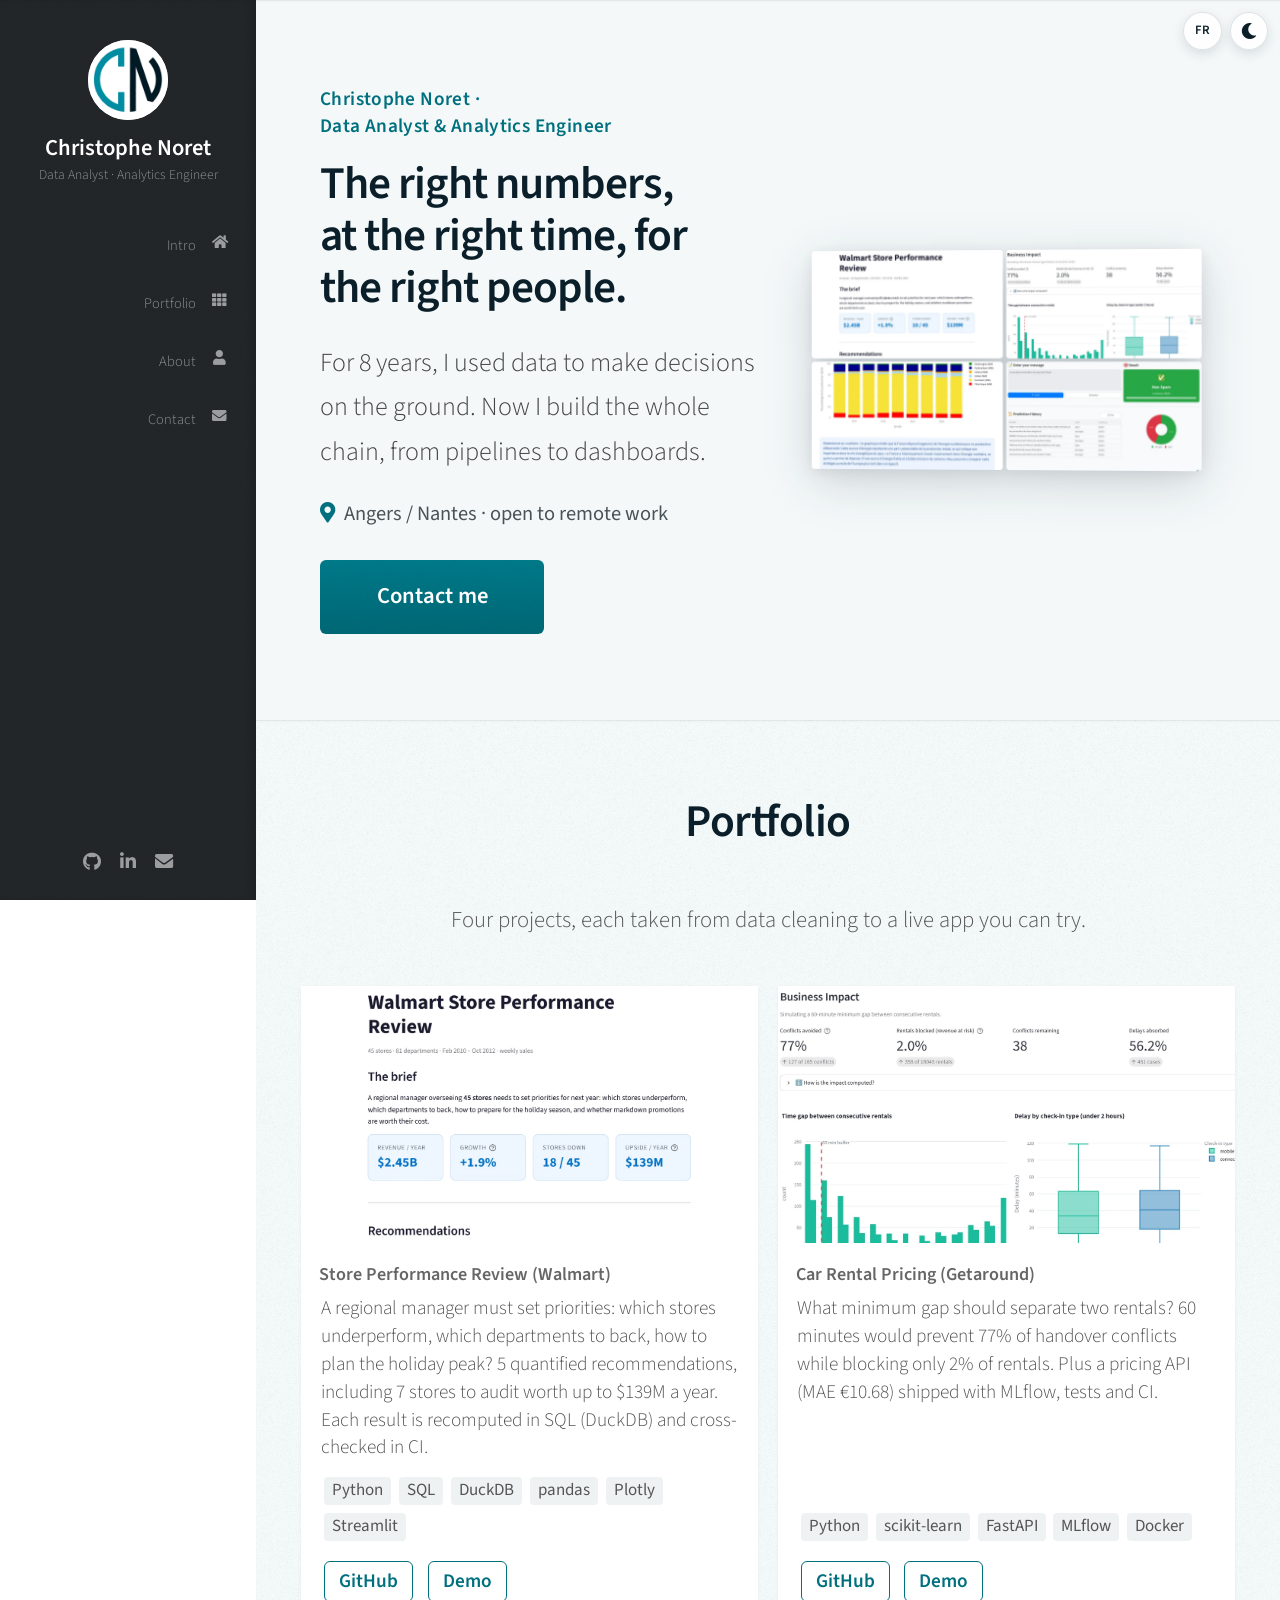
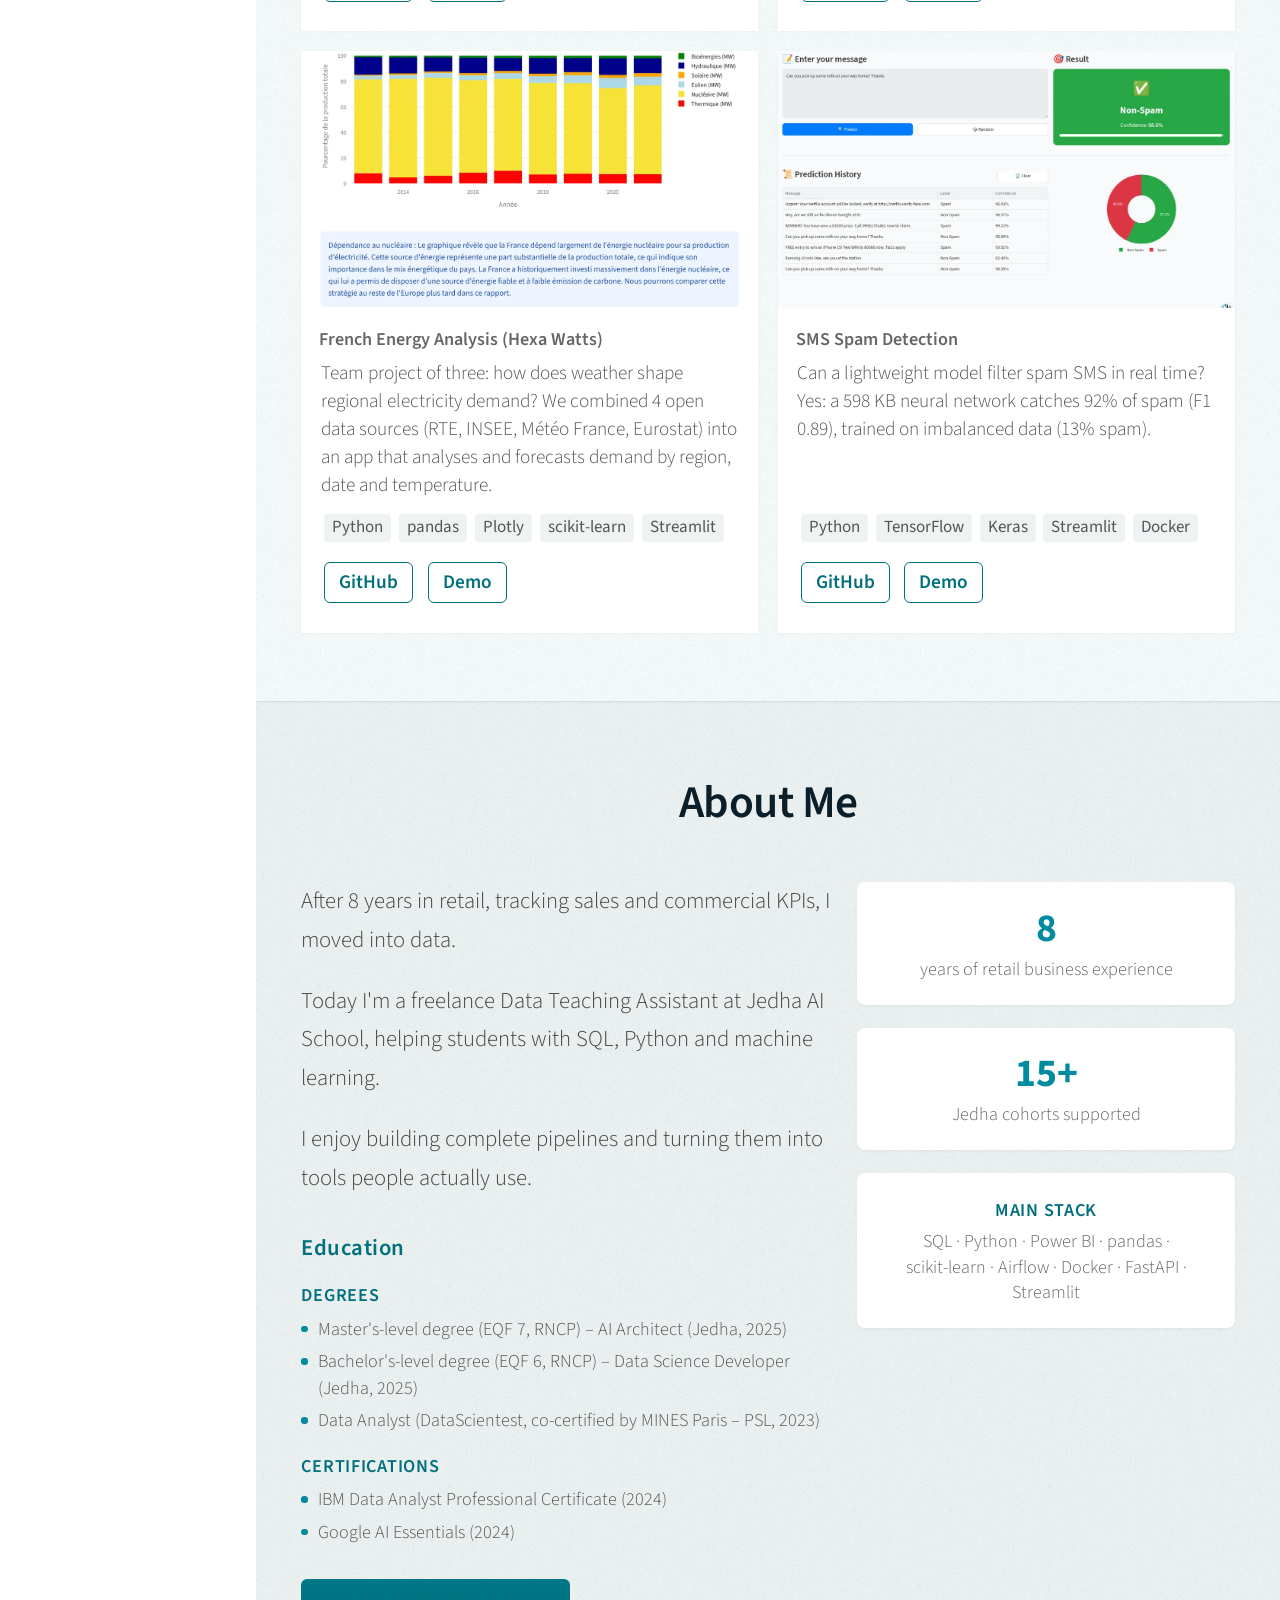
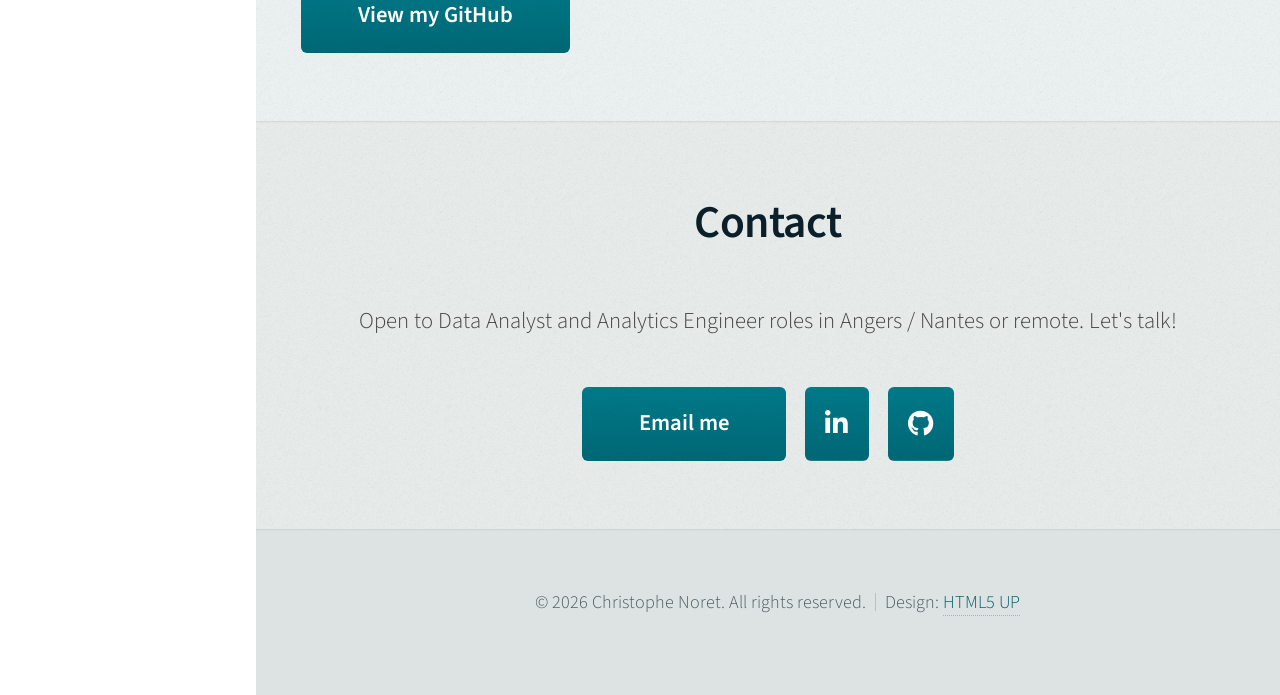
==== index.html @ 9ea6f4ff "Reflect latest project updates - Retail: add SQL and DuckDB; mention SQL recomputation cross-checked" ====
<!DOCTYPE HTML>
<!--
	Prologue by HTML5 UP
	html5up.net | @ajlkn
	Free for personal and commercial use under the CCA 3.0 license (html5up.net/license)
-->
<html lang="en">
	<head>
		<title>Christophe Noret | Data Analyst · Analytics Engineer</title>
		<meta charset="utf-8" />
		<meta name="viewport" content="width=device-width, initial-scale=1" />
		<meta name="description" data-i18n-content="meta.description" content="Christophe Noret, Data Analyst and Analytics Engineer based in Angers / Nantes, France. End-to-end data projects: KPIs, forecasting, dashboards." />
		<!-- Open Graph / social previews -->
		<meta property="og:type" content="website" />
		<meta property="og:url" content="https://cnoret.github.io/" />
		<meta property="og:title" content="Christophe Noret | Data Analyst · Analytics Engineer" />
		<meta property="og:description" content="End-to-end data projects: KPIs, forecasting, models and interactive dashboards. Based in Angers / Nantes, open to remote." />
		<meta property="og:image" content="https://cnoret.github.io/images/og-card.jpg?v=4" />
		<meta property="og:image:width" content="1200" />
		<meta property="og:image:height" content="630" />
		<meta property="og:image:alt" content="Christophe Noret, Data Analyst and Analytics Engineer, with four project dashboards" />
		<meta name="twitter:card" content="summary_large_image" />
		<meta name="twitter:image" content="https://cnoret.github.io/images/og-card.jpg?v=4" />
		<link rel="canonical" href="https://cnoret.github.io/" />
		<script type="application/ld+json">
		{
			"@context": "https://schema.org",
			"@type": "Person",
			"name": "Christophe Noret",
			"jobTitle": "Data Analyst · Analytics Engineer",
			"url": "https://cnoret.github.io/",
			"image": "https://cnoret.github.io/images/avatar.png",
			"address": { "@type": "PostalAddress", "addressLocality": "Angers", "addressCountry": "FR" },
			"sameAs": [
				"https://github.com/cnoret",
				"https://www.linkedin.com/in/christophenoret"
			]
		}
		</script>
		<link rel="icon" type="image/png" href="images/favicon.png" />
		<meta name="color-scheme" content="light dark" />
		<!-- The site has its own dark theme: tell Dark Reader not to generate one -->
		<meta name="darkreader-lock" />
		<script>
			(function() {
				var theme;
				try { theme = localStorage.getItem('theme'); } catch (e) {}
				if (theme !== 'light' && theme !== 'dark')
					theme = window.matchMedia && window.matchMedia('(prefers-color-scheme: dark)').matches ? 'dark' : 'light';
				document.documentElement.setAttribute('data-theme', theme);

				var lang;
				try { lang = localStorage.getItem('lang'); } catch (e) {}
				if (lang !== 'en' && lang !== 'fr') {
					var langs = navigator.languages || [navigator.language || 'en'];
					lang = String(langs[0] || 'en').toLowerCase().indexOf('fr') === 0 ? 'fr' : 'en';
				}
				document.documentElement.setAttribute('lang', lang);
			})();
		</script>
		<link rel="stylesheet" href="assets/css/main.css?v=11" />
	</head>
	<body class="is-preload">

		<!-- Theme toggle -->
			<button type="button" id="lang-toggle" class="theme-toggle lang-toggle" aria-label="Voir le site en français" title="Voir le site en français"><span class="lang-label" lang="fr">FR</span></button>
			<button type="button" id="theme-toggle" class="theme-toggle" aria-label="Switch to dark mode" title="Switch to dark mode"><span class="icon solid fa-moon" aria-hidden="true"></span></button>

		<!-- Header -->
			<div id="header">

				<div class="top">

					<!-- Logo -->
						<div id="logo">
							<span class="image avatar48"><img src="images/avatar.png" alt="Christophe Noret" /></span>
							<h1 id="title">Christophe Noret</h1>
							<p>Data Analyst · Analytics Engineer</p>
						</div>

					<!-- Nav -->
						<nav id="nav">
							<ul>
								<li><a href="#top" id="top-link"><span class="icon solid fa-home" data-i18n="nav.intro">Intro</span></a></li>
								<li><a href="#portfolio" id="portfolio-link"><span class="icon solid fa-th">Portfolio</span></a></li>
								<li><a href="#about" id="about-link"><span class="icon solid fa-user" data-i18n="nav.about">About</span></a></li>
								<li><a href="#contact" id="contact-link"><span class="icon solid fa-envelope">Contact</span></a></li>
							</ul>
						</nav>

				</div>

				<div class="bottom">

					<!-- Social Icons -->
						<ul class="icons">
							<li><a href="https://github.com/cnoret" class="icon brands fa-github" target="_blank" rel="noopener noreferrer"><span class="label">GitHub</span></a></li>
							<li><a href="https://www.linkedin.com/in/christophenoret" class="icon brands fa-linkedin-in" target="_blank" rel="noopener noreferrer"><span class="label">LinkedIn</span></a></li>
							<li><a href="mailto:hello@christophenoret.com" class="icon solid fa-envelope"><span class="label" data-i18n="social.email">Email</span></a></li>
						</ul>

				</div>

			</div>

		<!-- Main -->
			<div id="main">

				<!-- Intro -->
					<section id="top" class="one">
						<div class="container">
							<div class="row hero-row">
								<div class="col-12-mobile hero-copy-col">
									<div class="hero-copy">
										<p class="hero-eyebrow"><span class="nowrap">Christophe Noret</span> · <span class="nowrap">Data Analyst &amp; Analytics Engineer</span></p>
										<h2 data-i18n="hero.title">The right numbers, at the right time, for the right people.</h2>
										<p data-i18n="hero.text">For 8 years, I used data to make decisions on the ground. Now I build the whole chain, from pipelines to dashboards.</p>
										<p class="hero-meta"><span class="icon solid fa-map-marker-alt" aria-hidden="true"></span> <span data-i18n="hero.location">Angers / Nantes · open to remote work</span></p>
										<a href="mailto:hello@christophenoret.com" class="button" data-i18n="hero.cta">Contact me</a>
									</div>
								</div>
								<div class="col-12-mobile hero-visual-col">
									<div class="hero-visual">
										<img class="hero-quad" data-i18n-alt="hero.alt" src="images/hero-dashboards.webp?v=4" alt="Four project dashboards: retail sales, car rental pricing, French energy consumption and SMS spam detection" width="1600" height="900" />
									</div>
								</div>
							</div>
						</div>
					</section>

				<!-- Portfolio -->
					<section id="portfolio" class="two">
						<div class="container">

							<header>
								<h2>Portfolio</h2>
							</header>

							<p data-i18n="portfolio.intro">Four projects, each taken from data cleaning to a live app you can try.</p>

							<div class="row">
								<div class="col-6 col-12-mobile">
									<article class="item">
										<a href="https://retail-data-analysis.streamlit.app/" class="image fit" target="_blank" rel="noopener noreferrer"><img data-i18n-alt="p1.alt" src="images/projects/retail.webp?v=2" width="1200" height="675" loading="lazy" decoding="async" alt="Store Performance Review (Walmart)" /></a>
										<header>
											<h3 data-i18n="p1.title">Store Performance Review (Walmart)</h3>
										</header>
										<p class="item-desc" data-i18n="p1.desc">A regional manager must set priorities: which stores underperform, which departments to back, how to plan the holiday peak? 5 quantified recommendations, including 7 stores to audit worth up to $139M a year. Each result is recomputed in SQL (DuckDB) and cross-checked in CI.</p>
										<p class="item-tags">
											<span>Python</span>
											<span>SQL</span>
											<span>DuckDB</span>
											<span>pandas</span>
											<span>Plotly</span>
											<span>Streamlit</span>
										</p>
										<p class="item-links">
											<a href="https://github.com/cnoret/retail-data-analysis" target="_blank" rel="noopener">GitHub</a>
											<a href="https://retail-data-analysis.streamlit.app/" target="_blank" rel="noopener noreferrer" data-i18n="link.demo">Demo</a>
										</p>
									</article>
								</div>
								<div class="col-6 col-12-mobile">
									<article class="item">
										<a href="https://cnoret-getaround-dashboard.hf.space/" class="image fit" target="_blank" rel="noopener noreferrer"><img data-i18n-alt="p2.alt" src="images/projects/getaround.webp?v=2" width="1200" height="675" loading="lazy" decoding="async" alt="Car Rental Pricing (Getaround)" /></a>
										<header>
											<h3 data-i18n="p2.title">Car Rental Pricing (Getaround)</h3>
										</header>
										<p class="item-desc" data-i18n="p2.desc">What minimum gap should separate two rentals? 60 minutes would prevent 77% of handover conflicts while blocking only 2% of rentals. Plus a pricing API (MAE €10.68) shipped with MLflow, tests and CI.</p>
										<p class="item-tags">
											<span>Python</span>
											<span>scikit-learn</span>
											<span>FastAPI</span>
											<span>MLflow</span>
											<span>Docker</span>
										</p>
										<p class="item-links">
											<a href="https://github.com/cnoret/getaround-pricing" target="_blank" rel="noopener">GitHub</a>
											<a href="https://cnoret-getaround-dashboard.hf.space/" target="_blank" rel="noopener noreferrer" data-i18n="link.demo">Demo</a>
										</p>
									</article>
								</div>
								<div class="col-6 col-12-mobile">
									<article class="item">
										<a href="https://hexa-watt.streamlit.app/" class="image fit" target="_blank" rel="noopener noreferrer"><img data-i18n-alt="p3.alt" src="images/projects/hexa-watts.webp?v=2" width="1200" height="675" loading="lazy" decoding="async" alt="French Energy Analysis (Hexa Watts)" /></a>
										<header>
											<h3 data-i18n="p3.title">French Energy Analysis (Hexa Watts)</h3>
										</header>
										<p class="item-desc" data-i18n="p3.desc">Team project of three: how does weather shape regional electricity demand? We combined 4 open data sources (RTE, INSEE, Météo France, Eurostat) into an app that analyses and forecasts demand by region, date and temperature.</p>
										<p class="item-tags">
											<span>Python</span>
											<span>pandas</span>
											<span>Plotly</span>
											<span>scikit-learn</span>
											<span>Streamlit</span>
										</p>
										<p class="item-links">
											<a href="https://github.com/cnoret/hexa-watts" target="_blank" rel="noopener">GitHub</a>
											<a href="https://hexa-watt.streamlit.app/" target="_blank" rel="noopener noreferrer" data-i18n="link.demo">Demo</a>
										</p>
									</article>
								</div>
								<div class="col-6 col-12-mobile">
									<article class="item">
										<a href="https://sms-spam-detector-cnoret.streamlit.app/" class="image fit" target="_blank" rel="noopener noreferrer"><img data-i18n-alt="p4.alt" src="images/projects/sms-spam.webp" width="1200" height="675" loading="lazy" decoding="async" alt="SMS Spam Detection" /></a>
										<header>
											<h3 data-i18n="p4.title">SMS Spam Detection</h3>
										</header>
										<p class="item-desc" data-i18n="p4.desc">Can a lightweight model filter spam SMS in real time? Yes: a 598 KB neural network catches 92% of spam (F1 0.89), trained on imbalanced data (13% spam).</p>
										<p class="item-tags">
											<span>Python</span>
											<span>TensorFlow</span>
											<span>Keras</span>
											<span>Streamlit</span>
											<span>Docker</span>
										</p>
										<p class="item-links">
											<a href="https://github.com/cnoret/sms-spam-detector" target="_blank" rel="noopener">GitHub</a>
											<a href="https://sms-spam-detector-cnoret.streamlit.app/" target="_blank" rel="noopener noreferrer" data-i18n="link.demo">Demo</a>
										</p>
									</article>
								</div>
							</div>

						</div>
					</section>

				<!-- About Me -->
					<section id="about" class="three">
						<div class="container">

							<header>
								<h2 data-i18n="about.title">About Me</h2>
							</header>

							<div class="row about-layout">
								<div class="col-7 col-12-mobile about-copy">
									<p data-i18n="about.p1">After 8 years in retail, tracking sales and commercial KPIs, I moved into data.</p>
									<p data-i18n="about.p2">Today I'm a freelance Data Teaching Assistant at Jedha AI School, helping students with SQL, Python and machine learning.</p>
									<p data-i18n="about.p3">I enjoy building complete pipelines and turning them into tools people actually use.</p>
									<div class="about-certs">
										<h3 data-i18n="certs.title">Education</h3>
										<div class="cert-group">
											<h4 data-i18n="certs.degrees">Degrees</h4>
											<ul>
												<li data-i18n="certs.d1">Master's-level degree (EQF 7, RNCP) – AI Architect (Jedha, 2025)</li>
												<li data-i18n="certs.d2">Bachelor's-level degree (EQF 6, RNCP) – Data Science Developer (Jedha, 2025)</li>
												<li data-i18n="certs.d3">Data Analyst (DataScientest, co-certified by MINES Paris – PSL, 2023)</li>
											</ul>
										</div>
										<div class="cert-group">
											<h4 data-i18n="certs.online">Certifications</h4>
											<ul>
												<li>IBM Data Analyst Professional Certificate (2024)</li>
												<li>Google AI Essentials (2024)</li>
											</ul>
										</div>
									</div>
									<footer>
										<a href="https://github.com/cnoret" class="button" target="_blank" rel="noopener noreferrer" data-i18n="about.github">View my GitHub</a>
									</footer>
								</div>
								<div class="col-5 col-12-mobile about-facts">
									<div class="fact-card">
										<span class="fact-value">8</span>
										<span class="fact-label" data-i18n="fact.retail">years of retail business experience</span>
									</div>
									<div class="fact-card">
										<span class="fact-value">15+</span>
										<span class="fact-label" data-i18n="fact.cohorts">Jedha cohorts supported</span>
									</div>
									<div class="fact-card">
										<span class="fact-value fact-value-text" data-i18n="fact.stack">Main stack</span>
										<span class="fact-label">SQL · Python · Power BI · pandas · <span class="nowrap">scikit-learn</span> · Airflow · Docker · FastAPI · Streamlit</span>
									</div>
								</div>
							</div>

						</div>
					</section>

				<!-- Contact -->
					<section id="contact" class="four">
						<div class="container">

							<header>
								<h2>Contact</h2>
							</header>

							<p class="contact-lead" data-i18n="contact.lead">Open to Data Analyst and Analytics Engineer roles in Angers / Nantes or remote. Let's talk!</p>

							<footer class="contact-actions">
								<a href="mailto:hello@christophenoret.com" class="button" data-i18n="contact.email">Email me</a>
								<a href="https://www.linkedin.com/in/christophenoret" class="contact-icon icon brands fa-linkedin-in" target="_blank" rel="noopener noreferrer"><span class="label">LinkedIn</span></a>
								<a href="https://github.com/cnoret" class="contact-icon icon brands fa-github" target="_blank" rel="noopener noreferrer"><span class="label">GitHub</span></a>
							</footer>

						</div>
					</section>

			</div>

		<!-- Footer -->
			<div id="footer">

				<!-- Copyright -->
					<ul class="copyright">
						<li data-i18n="footer.rights">&copy; 2026 Christophe Noret. All rights reserved.</li><li>Design: <a href="https://html5up.net">HTML5 UP</a></li>
					</ul>

			</div>

		<!-- Scripts -->
			<script src="assets/js/site.js?v=15"></script>
			<script src="assets/js/jquery.min.js"></script>
			<script src="assets/js/jquery.scrolly.min.js"></script>
			<script src="assets/js/jquery.scrollex.min.js"></script>
			<script src="assets/js/browser.min.js"></script>
			<script src="assets/js/breakpoints.min.js"></script>
			<script src="assets/js/util.js"></script>
			<script src="assets/js/main.js"></script>

		<!-- Privacy-friendly audience measurement (no cookies) -->
			<script data-goatcounter="https://cnoret.goatcounter.com/count" async src="https://gc.zgo.at/count.js"></script>

	</body>
</html>
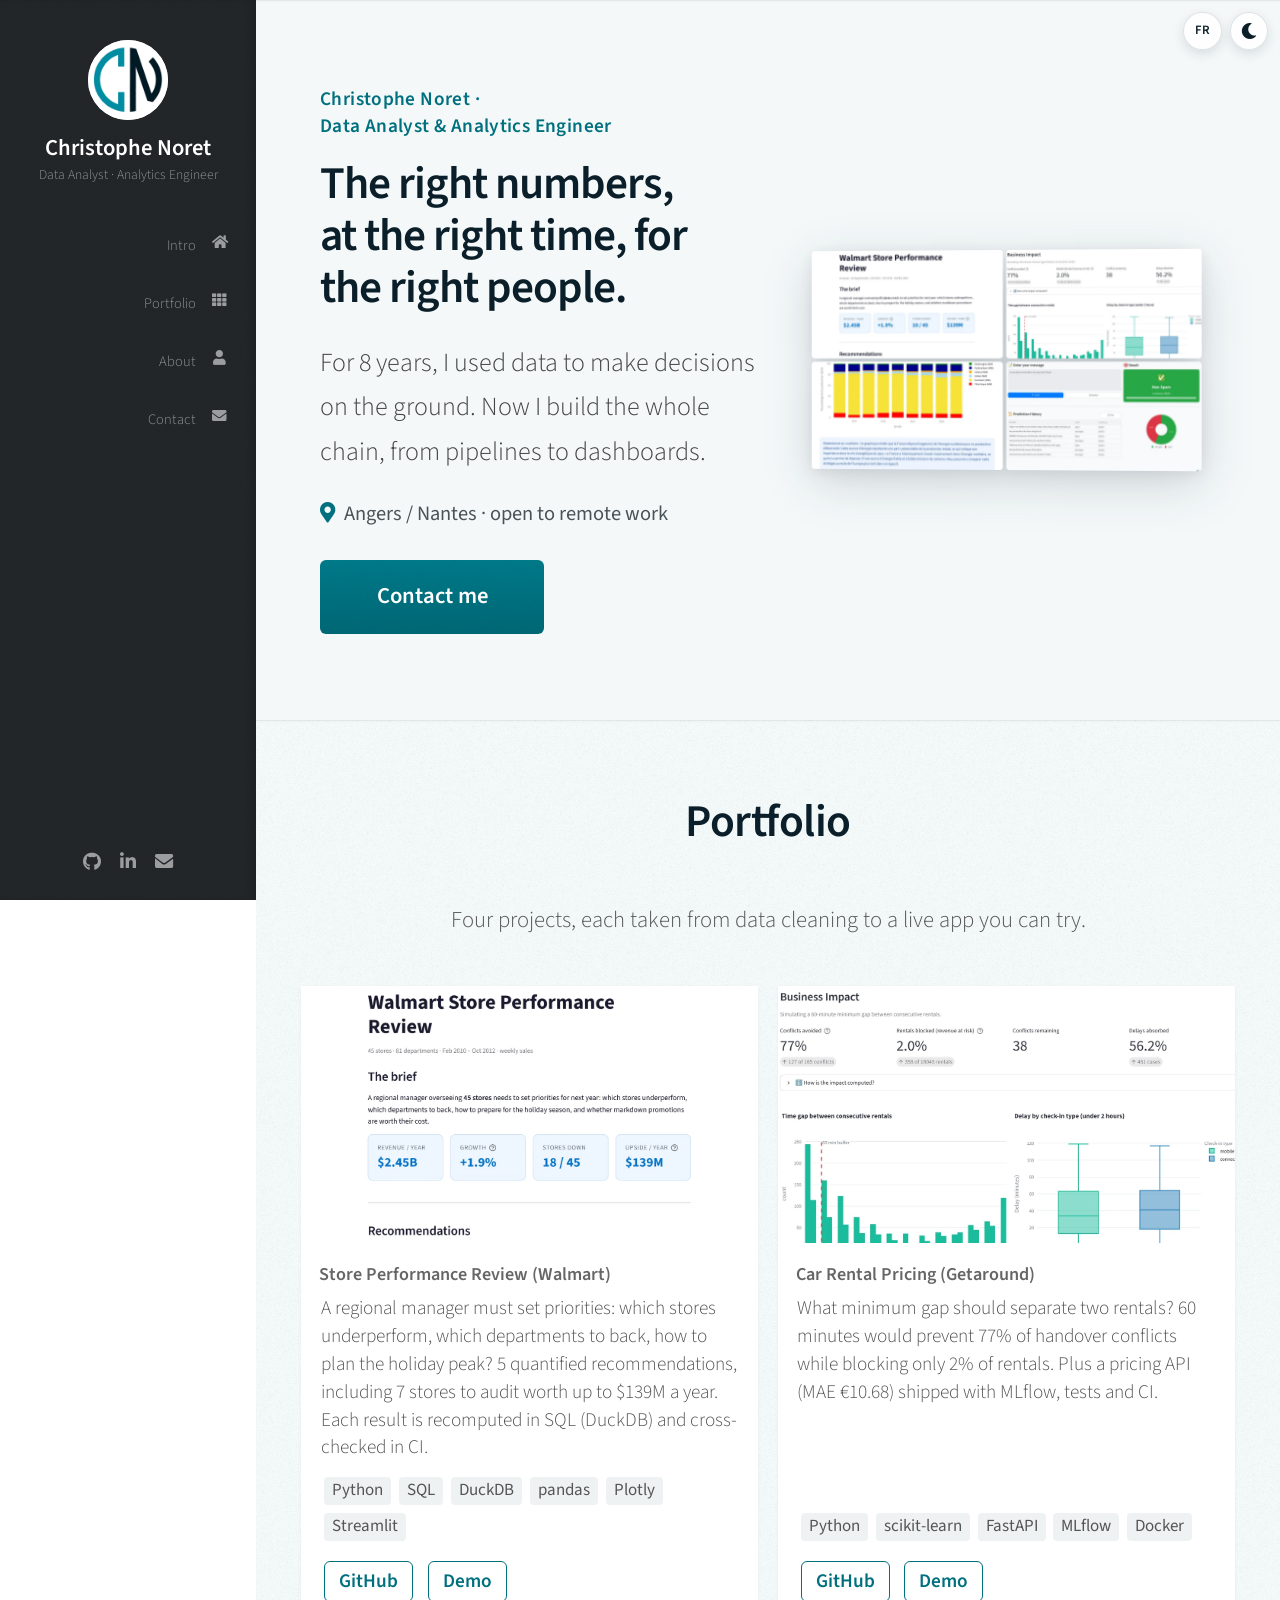
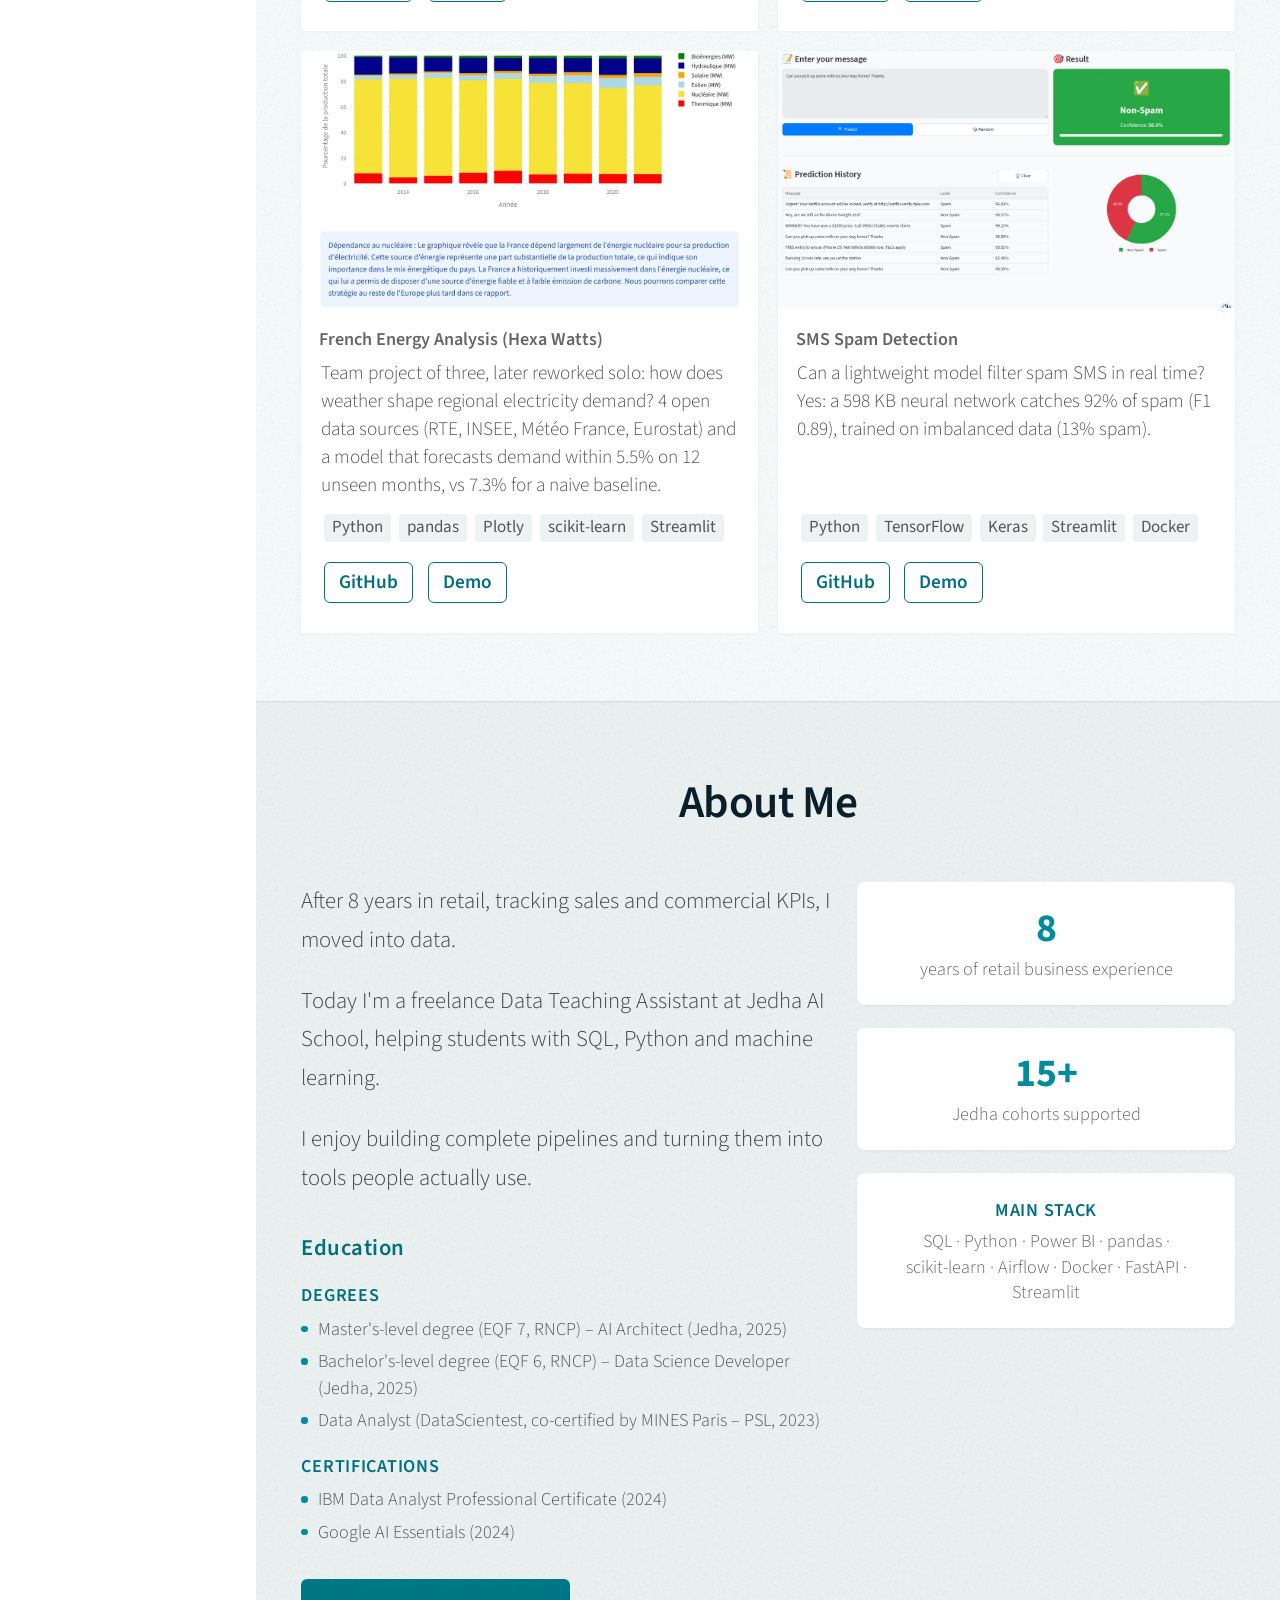
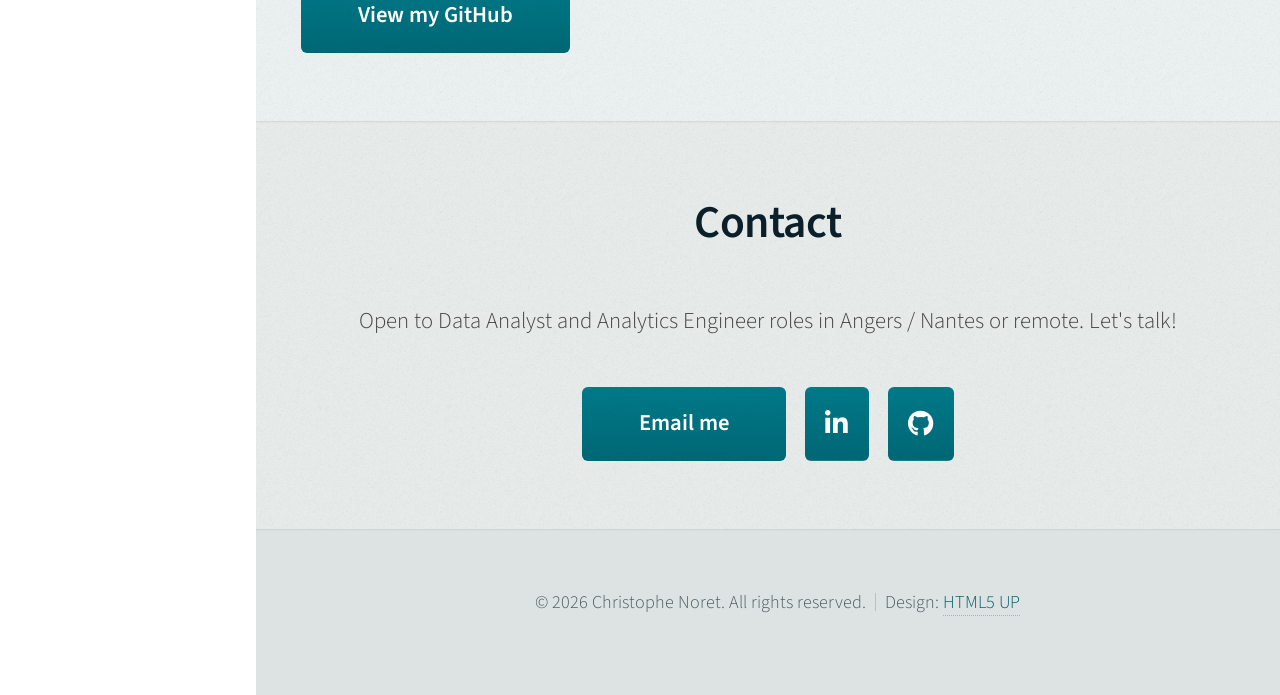
==== commit 17491f38: "Hexa Watts card: retrained model results - Mention the solo rework of the team project - Forecast er" ====
--- a/index.html
+++ b/index.html
@@ -186,7 +186,7 @@
 										<header>
 											<h3 data-i18n="p3.title">French Energy Analysis (Hexa Watts)</h3>
 										</header>
-										<p class="item-desc" data-i18n="p3.desc">Team project of three: how does weather shape regional electricity demand? We combined 4 open data sources (RTE, INSEE, Météo France, Eurostat) into an app that analyses and forecasts demand by region, date and temperature.</p>
+										<p class="item-desc" data-i18n="p3.desc">Team project of three, later reworked solo: how does weather shape regional electricity demand? 4 open data sources (RTE, INSEE, Météo France, Eurostat) and a model that forecasts demand within 5.5% on 12 unseen months, vs 7.3% for a naive baseline.</p>
 										<p class="item-tags">
 											<span>Python</span>
 											<span>pandas</span>
@@ -311,7 +311,7 @@
 			</div>
 
 		<!-- Scripts -->
-			<script src="assets/js/site.js?v=15"></script>
+			<script src="assets/js/site.js?v=16"></script>
 			<script src="assets/js/jquery.min.js"></script>
 			<script src="assets/js/jquery.scrolly.min.js"></script>
 			<script src="assets/js/jquery.scrollex.min.js"></script>
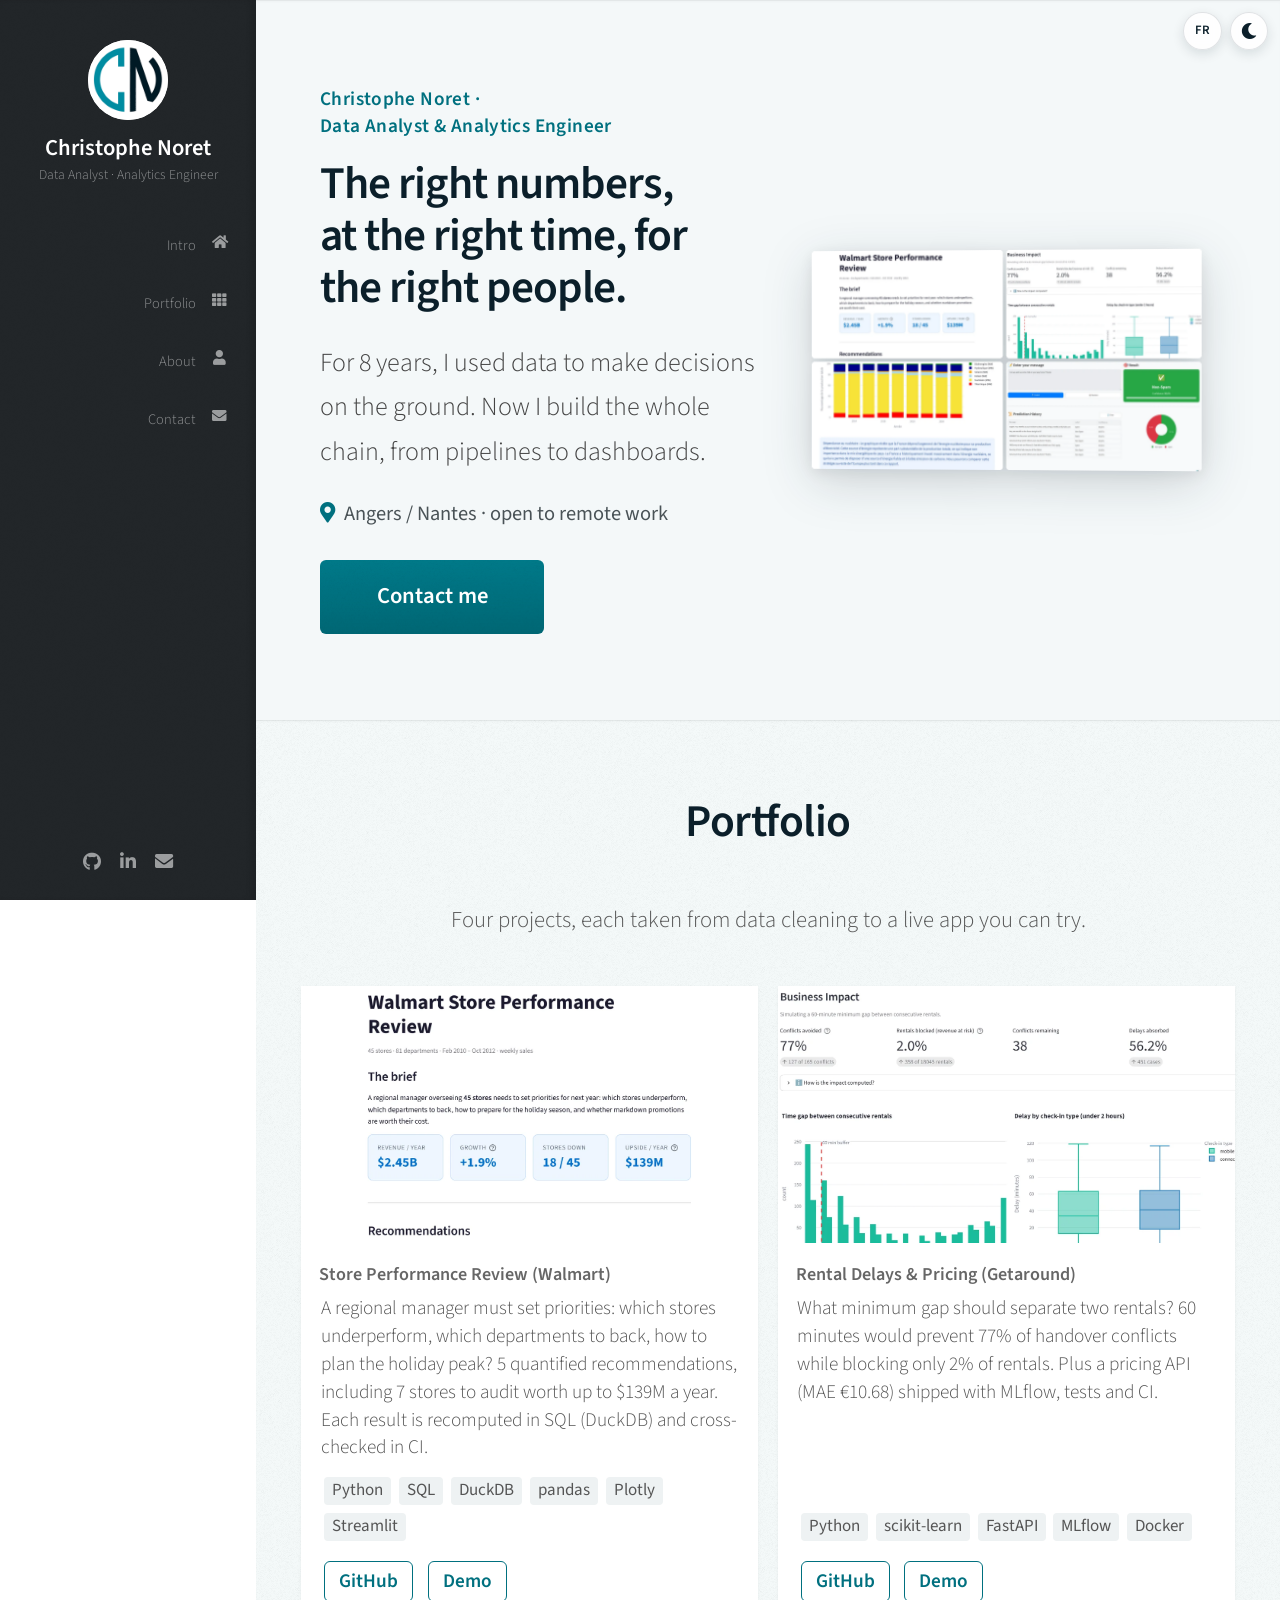
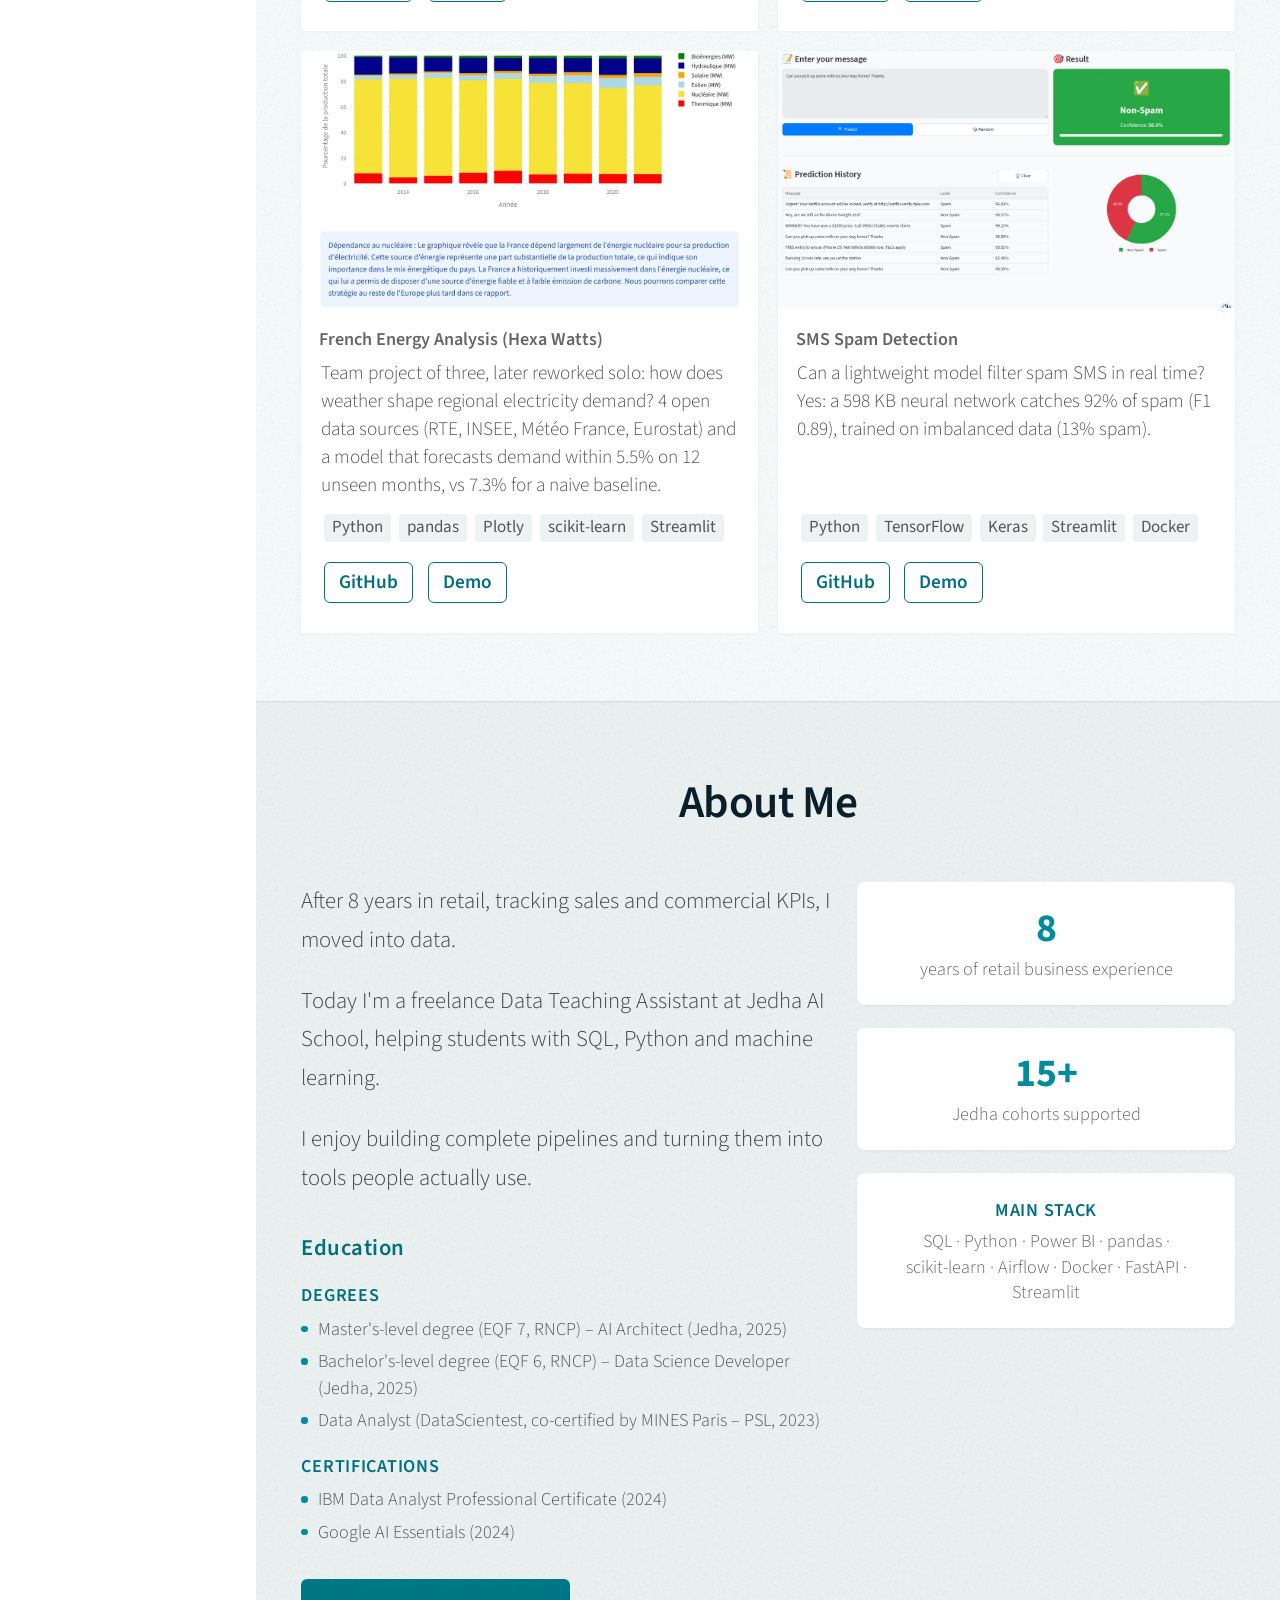
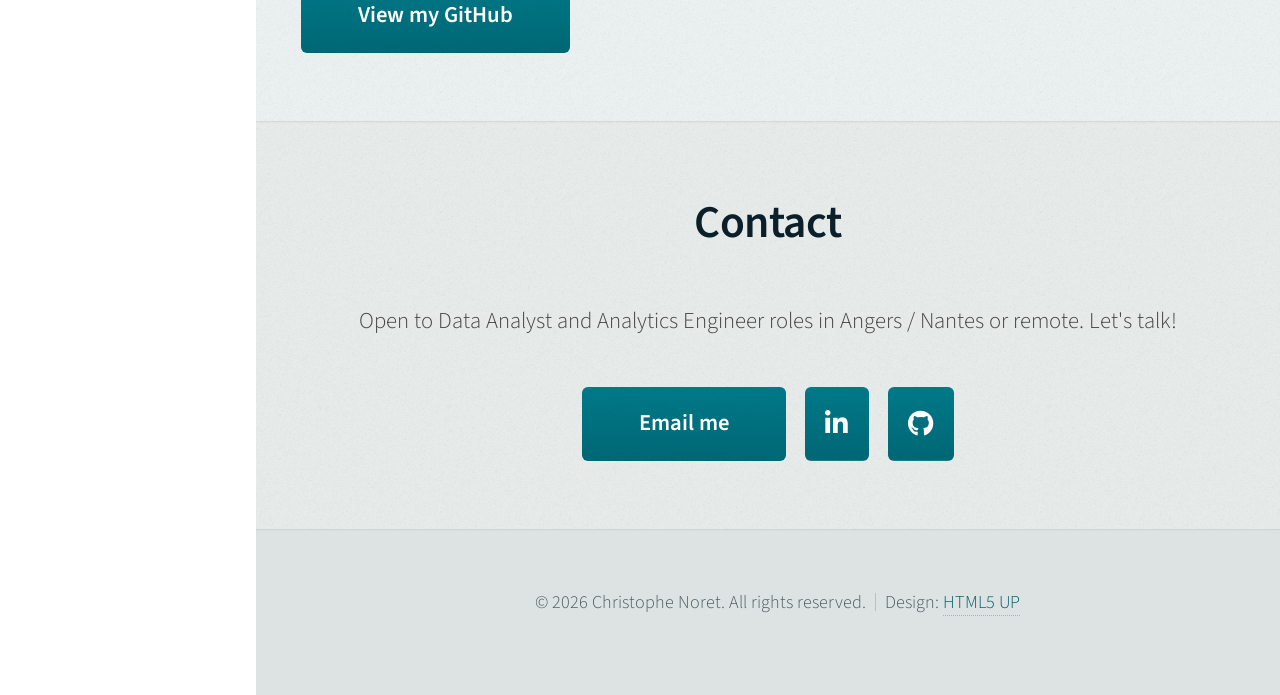
==== commit dfdedc62: "Rename Getaround card and add French footer spacing - Getaround card title now matches its content: " ====
--- a/index.html
+++ b/index.html
@@ -162,9 +162,9 @@
 								</div>
 								<div class="col-6 col-12-mobile">
 									<article class="item">
-										<a href="https://cnoret-getaround-dashboard.hf.space/" class="image fit" target="_blank" rel="noopener noreferrer"><img data-i18n-alt="p2.alt" src="images/projects/getaround.webp?v=2" width="1200" height="675" loading="lazy" decoding="async" alt="Car Rental Pricing (Getaround)" /></a>
+										<a href="https://cnoret-getaround-dashboard.hf.space/" class="image fit" target="_blank" rel="noopener noreferrer"><img data-i18n-alt="p2.alt" src="images/projects/getaround.webp?v=2" width="1200" height="675" loading="lazy" decoding="async" alt="Rental Delays &amp; Pricing (Getaround)" /></a>
 										<header>
-											<h3 data-i18n="p2.title">Car Rental Pricing (Getaround)</h3>
+											<h3 data-i18n="p2.title">Rental Delays &amp; Pricing (Getaround)</h3>
 										</header>
 										<p class="item-desc" data-i18n="p2.desc">What minimum gap should separate two rentals? 60 minutes would prevent 77% of handover conflicts while blocking only 2% of rentals. Plus a pricing API (MAE €10.68) shipped with MLflow, tests and CI.</p>
 										<p class="item-tags">
@@ -305,13 +305,13 @@
 
 				<!-- Copyright -->
 					<ul class="copyright">
-						<li data-i18n="footer.rights">&copy; 2026 Christophe Noret. All rights reserved.</li><li>Design: <a href="https://html5up.net">HTML5 UP</a></li>
+						<li data-i18n="footer.rights">&copy; 2026 Christophe Noret. All rights reserved.</li><li data-i18n="footer.design">Design: <a href="https://html5up.net">HTML5 UP</a></li>
 					</ul>
 
 			</div>
 
 		<!-- Scripts -->
-			<script src="assets/js/site.js?v=16"></script>
+			<script src="assets/js/site.js?v=18"></script>
 			<script src="assets/js/jquery.min.js"></script>
 			<script src="assets/js/jquery.scrolly.min.js"></script>
 			<script src="assets/js/jquery.scrollex.min.js"></script>
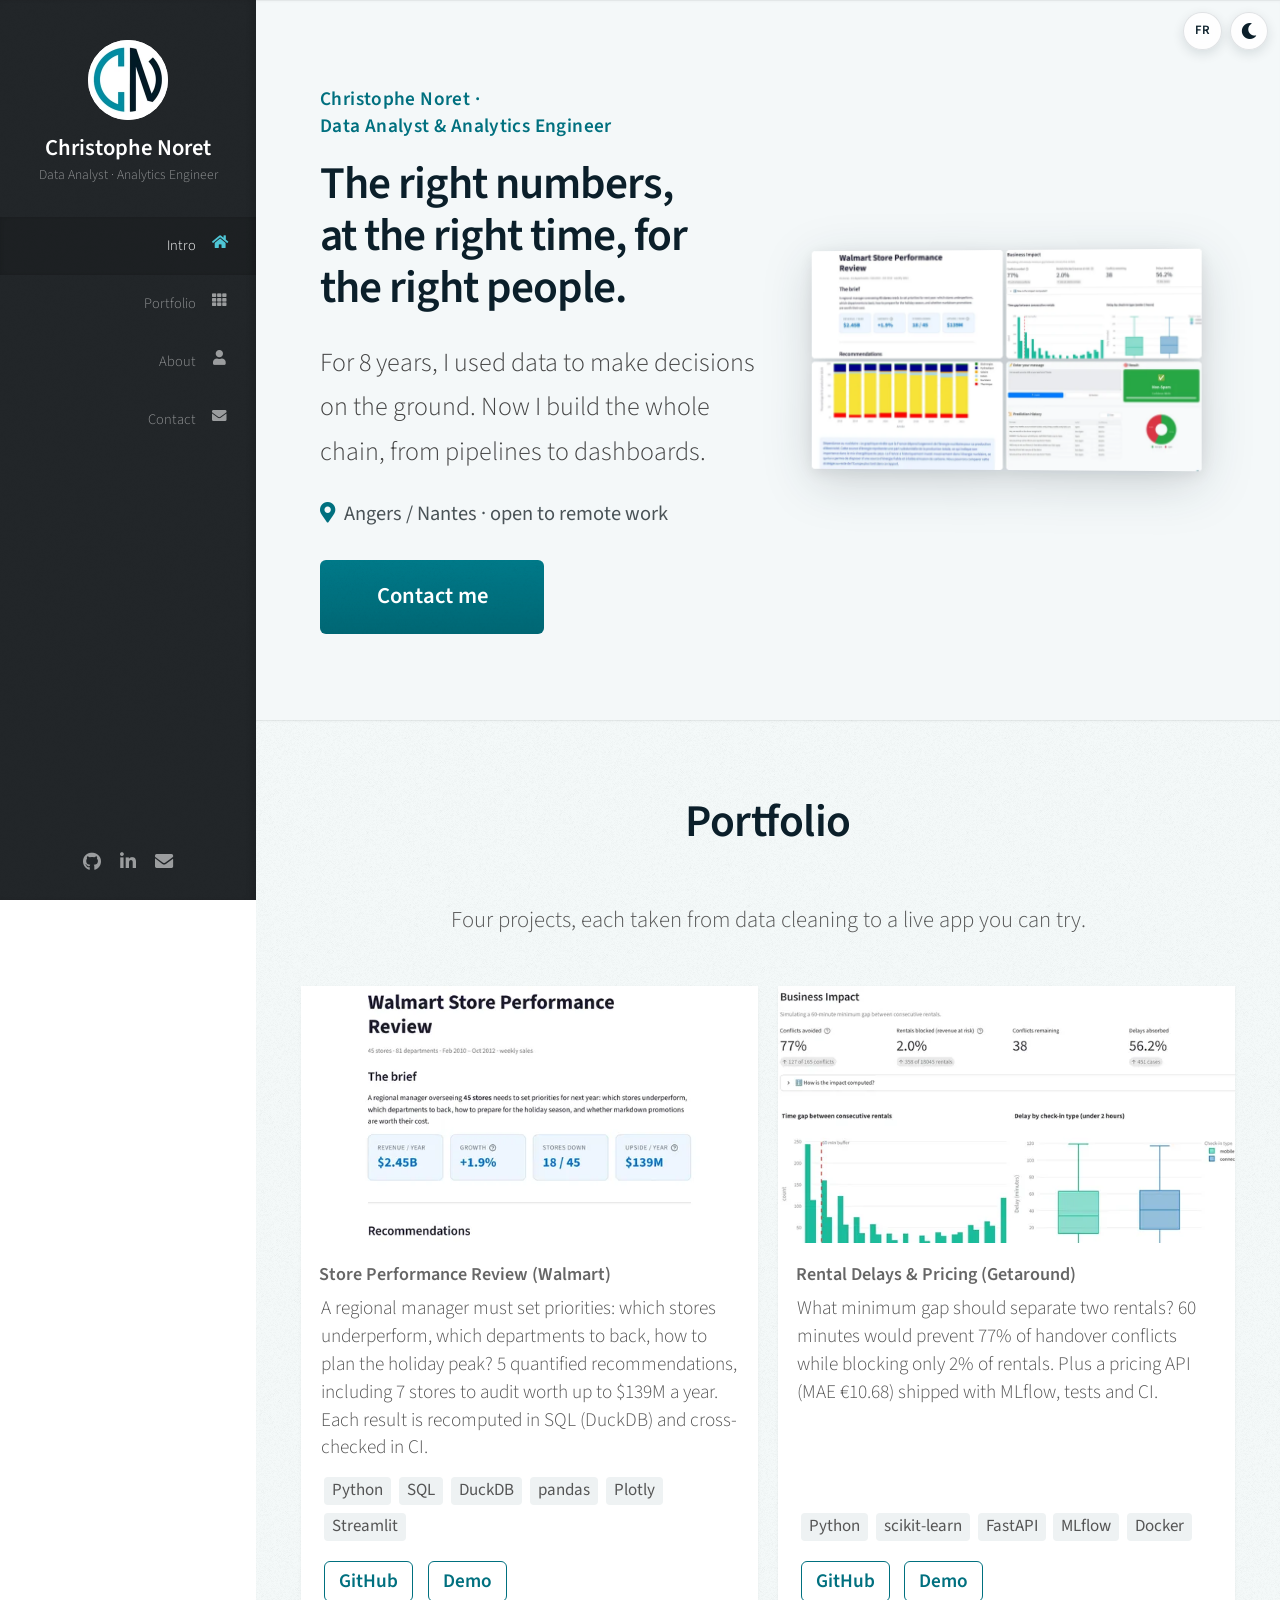
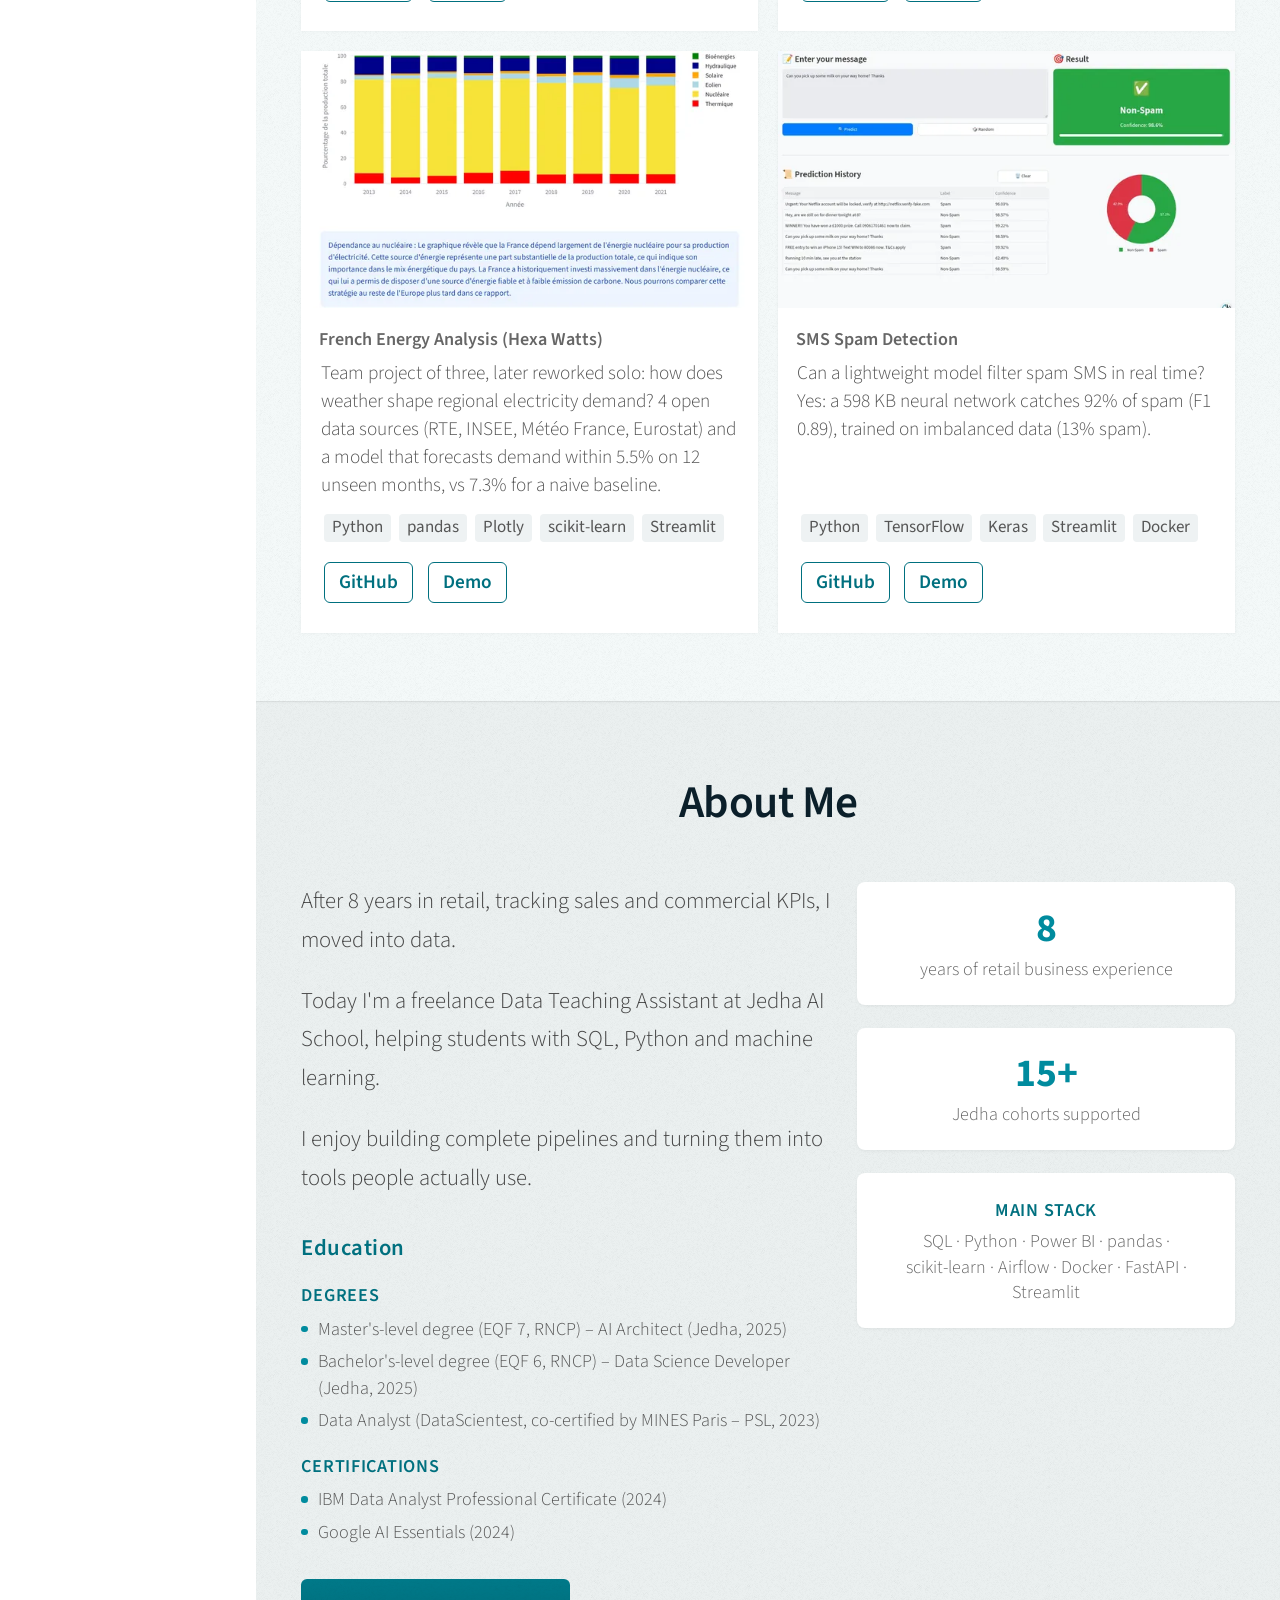
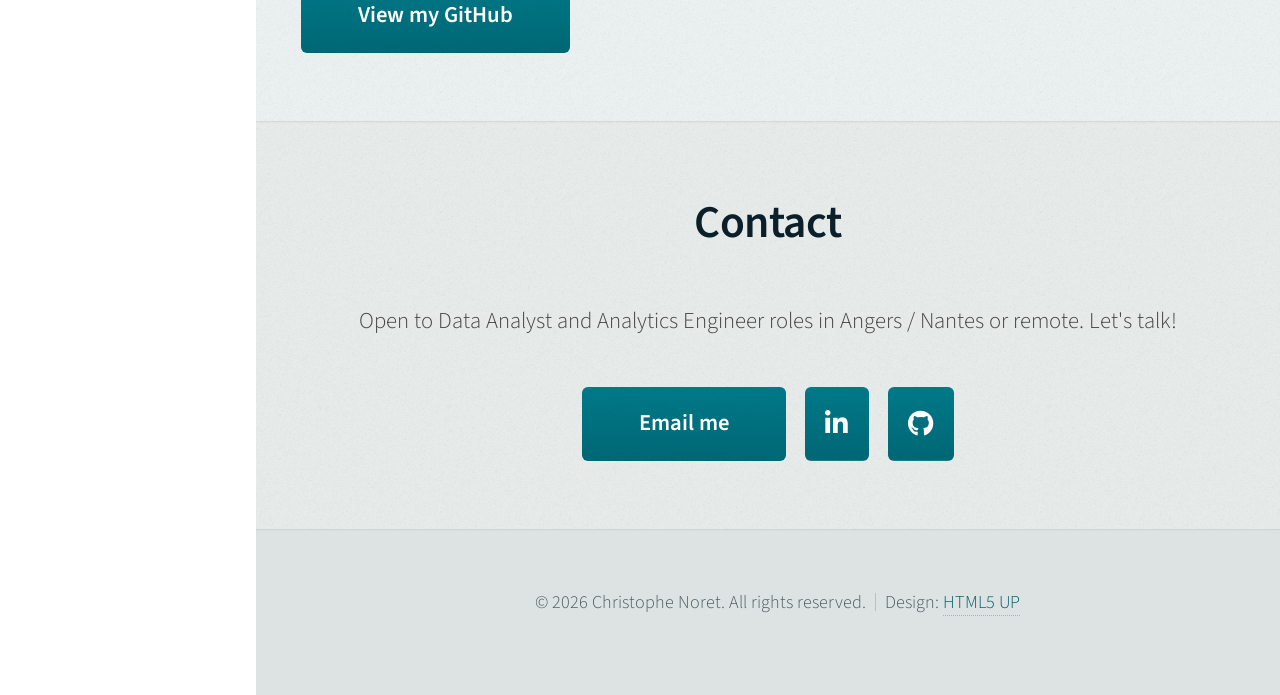
==== commit 546f989e: "Audit fixes: accessibility, loading performance, SEO Accessibility (Lighthouse 96 -> 100) - Accessib" ====
--- a/index.html
+++ b/index.html
@@ -14,13 +14,13 @@
 		<meta property="og:type" content="website" />
 		<meta property="og:url" content="https://cnoret.github.io/" />
 		<meta property="og:title" content="Christophe Noret | Data Analyst · Analytics Engineer" />
-		<meta property="og:description" content="End-to-end data projects: KPIs, forecasting, models and interactive dashboards. Based in Angers / Nantes, open to remote." />
-		<meta property="og:image" content="https://cnoret.github.io/images/og-card.jpg?v=4" />
+		<meta property="og:description" content="The right numbers, at the right time, for the right people. Data Analyst &amp; Analytics Engineer in Angers / Nantes: 4 projects with live demos." />
+		<meta property="og:image" content="https://cnoret.github.io/images/og-card.jpg?v=5" />
 		<meta property="og:image:width" content="1200" />
 		<meta property="og:image:height" content="630" />
 		<meta property="og:image:alt" content="Christophe Noret, Data Analyst and Analytics Engineer, with four project dashboards" />
 		<meta name="twitter:card" content="summary_large_image" />
-		<meta name="twitter:image" content="https://cnoret.github.io/images/og-card.jpg?v=4" />
+		<meta name="twitter:image" content="https://cnoret.github.io/images/og-card.jpg?v=5" />
 		<link rel="canonical" href="https://cnoret.github.io/" />
 		<script type="application/ld+json">
 		{
@@ -58,12 +58,16 @@
 				document.documentElement.setAttribute('lang', lang);
 			})();
 		</script>
-		<link rel="stylesheet" href="assets/css/main.css?v=11" />
+		<link rel="preconnect" href="https://fonts.googleapis.com" />
+		<link rel="preconnect" href="https://fonts.gstatic.com" crossorigin />
+		<link rel="stylesheet" href="https://fonts.googleapis.com/css?family=Source+Sans+Pro:300,300italic,400,600&amp;display=swap" />
+		<link rel="stylesheet" href="assets/css/fontawesome-subset.min.css?v=1" />
+		<link rel="stylesheet" href="assets/css/main.css?v=12" />
 	</head>
 	<body class="is-preload">
 
 		<!-- Theme toggle -->
-			<button type="button" id="lang-toggle" class="theme-toggle lang-toggle" aria-label="Voir le site en français" title="Voir le site en français"><span class="lang-label" lang="fr">FR</span></button>
+			<button type="button" id="lang-toggle" class="theme-toggle lang-toggle" aria-label="FR – Voir le site en français" title="FR – Voir le site en français"><span class="lang-label" lang="fr">FR</span></button>
 			<button type="button" id="theme-toggle" class="theme-toggle" aria-label="Switch to dark mode" title="Switch to dark mode"><span class="icon solid fa-moon" aria-hidden="true"></span></button>
 
 		<!-- Header -->
@@ -73,7 +77,7 @@
 
 					<!-- Logo -->
 						<div id="logo">
-							<span class="image avatar48"><img src="images/avatar.png" alt="Christophe Noret" /></span>
+							<span class="image avatar48"><img src="images/avatar.webp" alt="Christophe Noret" width="80" height="80" /></span>
 							<h1 id="title">Christophe Noret</h1>
 							<p>Data Analyst · Analytics Engineer</p>
 						</div>
@@ -94,9 +98,9 @@
 
 					<!-- Social Icons -->
 						<ul class="icons">
-							<li><a href="https://github.com/cnoret" class="icon brands fa-github" target="_blank" rel="noopener noreferrer"><span class="label">GitHub</span></a></li>
-							<li><a href="https://www.linkedin.com/in/christophenoret" class="icon brands fa-linkedin-in" target="_blank" rel="noopener noreferrer"><span class="label">LinkedIn</span></a></li>
-							<li><a href="mailto:hello@christophenoret.com" class="icon solid fa-envelope"><span class="label" data-i18n="social.email">Email</span></a></li>
+							<li><a href="https://github.com/cnoret" class="icon brands fa-github" target="_blank" rel="noopener noreferrer" aria-label="GitHub"><span class="label">GitHub</span></a></li>
+							<li><a href="https://www.linkedin.com/in/christophenoret" class="icon brands fa-linkedin-in" target="_blank" rel="noopener noreferrer" aria-label="LinkedIn"><span class="label">LinkedIn</span></a></li>
+							<li><a href="mailto:hello@christophenoret.com" class="icon solid fa-envelope" aria-label="Email" data-i18n-aria="social.email"><span class="label" data-i18n="social.email">Email</span></a></li>
 						</ul>
 
 				</div>
@@ -121,7 +125,7 @@
 								</div>
 								<div class="col-12-mobile hero-visual-col">
 									<div class="hero-visual">
-										<img class="hero-quad" data-i18n-alt="hero.alt" src="images/hero-dashboards.webp?v=4" alt="Four project dashboards: retail sales, car rental pricing, French energy consumption and SMS spam detection" width="1600" height="900" />
+										<img class="hero-quad" data-i18n-alt="hero.alt" src="images/hero-dashboards.webp?v=5" srcset="images/hero-dashboards-800.webp?v=2 800w, images/hero-dashboards-1200.webp?v=2 1200w, images/hero-dashboards.webp?v=5 1600w" sizes="(max-width: 960px) 92vw, (max-width: 1200px) calc(100vw - 310px), 33vw" fetchpriority="high" alt="Four project dashboards: retail sales, car rental pricing, French energy consumption and SMS spam detection" width="1600" height="900" />
 									</div>
 								</div>
 							</div>
@@ -141,7 +145,7 @@
 							<div class="row">
 								<div class="col-6 col-12-mobile">
 									<article class="item">
-										<a href="https://retail-data-analysis.streamlit.app/" class="image fit" target="_blank" rel="noopener noreferrer"><img data-i18n-alt="p1.alt" src="images/projects/retail.webp?v=2" width="1200" height="675" loading="lazy" decoding="async" alt="Store Performance Review (Walmart)" /></a>
+										<a href="https://retail-data-analysis.streamlit.app/" class="image fit" target="_blank" rel="noopener noreferrer"><img data-i18n-alt="p1.alt" src="images/projects/retail.webp?v=2" srcset="images/projects/retail-600.webp?v=1 600w, images/projects/retail-800.webp?v=1 800w, images/projects/retail.webp?v=2 1200w" sizes="(max-width: 960px) 92vw, (max-width: 1200px) calc(100vw - 330px), 36vw" width="1200" height="675" loading="lazy" decoding="async" alt="Store Performance Review (Walmart)" /></a>
 										<header>
 											<h3 data-i18n="p1.title">Store Performance Review (Walmart)</h3>
 										</header>
@@ -162,7 +166,7 @@
 								</div>
 								<div class="col-6 col-12-mobile">
 									<article class="item">
-										<a href="https://cnoret-getaround-dashboard.hf.space/" class="image fit" target="_blank" rel="noopener noreferrer"><img data-i18n-alt="p2.alt" src="images/projects/getaround.webp?v=2" width="1200" height="675" loading="lazy" decoding="async" alt="Rental Delays &amp; Pricing (Getaround)" /></a>
+										<a href="https://cnoret-getaround-dashboard.hf.space/" class="image fit" target="_blank" rel="noopener noreferrer"><img data-i18n-alt="p2.alt" src="images/projects/getaround.webp?v=2" srcset="images/projects/getaround-600.webp?v=1 600w, images/projects/getaround-800.webp?v=1 800w, images/projects/getaround.webp?v=2 1200w" sizes="(max-width: 960px) 92vw, (max-width: 1200px) calc(100vw - 330px), 36vw" width="1200" height="675" loading="lazy" decoding="async" alt="Rental Delays &amp; Pricing (Getaround)" /></a>
 										<header>
 											<h3 data-i18n="p2.title">Rental Delays &amp; Pricing (Getaround)</h3>
 										</header>
@@ -182,7 +186,7 @@
 								</div>
 								<div class="col-6 col-12-mobile">
 									<article class="item">
-										<a href="https://hexa-watt.streamlit.app/" class="image fit" target="_blank" rel="noopener noreferrer"><img data-i18n-alt="p3.alt" src="images/projects/hexa-watts.webp?v=2" width="1200" height="675" loading="lazy" decoding="async" alt="French Energy Analysis (Hexa Watts)" /></a>
+										<a href="https://hexa-watt.streamlit.app/" class="image fit" target="_blank" rel="noopener noreferrer"><img data-i18n-alt="p3.alt" src="images/projects/hexa-watts.webp?v=3" srcset="images/projects/hexa-watts-600.webp?v=2 600w, images/projects/hexa-watts-800.webp?v=2 800w, images/projects/hexa-watts.webp?v=3 1200w" sizes="(max-width: 960px) 92vw, (max-width: 1200px) calc(100vw - 330px), 36vw" width="1200" height="675" loading="lazy" decoding="async" alt="French Energy Analysis (Hexa Watts)" /></a>
 										<header>
 											<h3 data-i18n="p3.title">French Energy Analysis (Hexa Watts)</h3>
 										</header>
@@ -202,7 +206,7 @@
 								</div>
 								<div class="col-6 col-12-mobile">
 									<article class="item">
-										<a href="https://sms-spam-detector-cnoret.streamlit.app/" class="image fit" target="_blank" rel="noopener noreferrer"><img data-i18n-alt="p4.alt" src="images/projects/sms-spam.webp" width="1200" height="675" loading="lazy" decoding="async" alt="SMS Spam Detection" /></a>
+										<a href="https://sms-spam-detector-cnoret.streamlit.app/" class="image fit" target="_blank" rel="noopener noreferrer"><img data-i18n-alt="p4.alt" src="images/projects/sms-spam.webp" srcset="images/projects/sms-spam-600.webp?v=1 600w, images/projects/sms-spam-800.webp?v=1 800w, images/projects/sms-spam.webp 1200w" sizes="(max-width: 960px) 92vw, (max-width: 1200px) calc(100vw - 330px), 36vw" width="1200" height="675" loading="lazy" decoding="async" alt="SMS Spam Detection" /></a>
 										<header>
 											<h3 data-i18n="p4.title">SMS Spam Detection</h3>
 										</header>
@@ -291,8 +295,8 @@
 
 							<footer class="contact-actions">
 								<a href="mailto:hello@christophenoret.com" class="button" data-i18n="contact.email">Email me</a>
-								<a href="https://www.linkedin.com/in/christophenoret" class="contact-icon icon brands fa-linkedin-in" target="_blank" rel="noopener noreferrer"><span class="label">LinkedIn</span></a>
-								<a href="https://github.com/cnoret" class="contact-icon icon brands fa-github" target="_blank" rel="noopener noreferrer"><span class="label">GitHub</span></a>
+								<a href="https://www.linkedin.com/in/christophenoret" class="contact-icon icon brands fa-linkedin-in" target="_blank" rel="noopener noreferrer" aria-label="LinkedIn"><span class="label">LinkedIn</span></a>
+								<a href="https://github.com/cnoret" class="contact-icon icon brands fa-github" target="_blank" rel="noopener noreferrer" aria-label="GitHub"><span class="label">GitHub</span></a>
 							</footer>
 
 						</div>
@@ -311,14 +315,14 @@
 			</div>
 
 		<!-- Scripts -->
-			<script src="assets/js/site.js?v=18"></script>
+			<script src="assets/js/site.js?v=19"></script>
 			<script src="assets/js/jquery.min.js"></script>
 			<script src="assets/js/jquery.scrolly.min.js"></script>
 			<script src="assets/js/jquery.scrollex.min.js"></script>
 			<script src="assets/js/browser.min.js"></script>
 			<script src="assets/js/breakpoints.min.js"></script>
 			<script src="assets/js/util.js"></script>
-			<script src="assets/js/main.js"></script>
+			<script src="assets/js/main.js?v=2"></script>
 
 		<!-- Privacy-friendly audience measurement (no cookies) -->
 			<script data-goatcounter="https://cnoret.goatcounter.com/count" async src="https://gc.zgo.at/count.js"></script>
--- a/assets/css/main.css
+++ b/assets/css/main.css
@@ -0,0 +1,3681 @@
+
+/*
+	Prologue by HTML5 UP
+	html5up.net | @ajlkn
+	Free for personal and commercial use under the CCA 3.0 license (html5up.net/license)
+*/
+
+html, body, div, span, applet, object,
+iframe, h1, h2, h3, h4, h5, h6, p, blockquote,
+pre, a, abbr, acronym, address, big, cite,
+code, del, dfn, em, img, ins, kbd, q, s, samp,
+small, strike, strong, sub, sup, tt, var, b,
+u, i, center, dl, dt, dd, ol, ul, li, fieldset,
+form, label, legend, table, caption, tbody,
+tfoot, thead, tr, th, td, article, aside,
+canvas, details, embed, figure, figcaption,
+footer, header, hgroup, menu, nav, output, ruby,
+section, summary, time, mark, audio, video {
+	margin: 0;
+	padding: 0;
+	border: 0;
+	font-size: 100%;
+	font: inherit;
+	vertical-align: baseline;}
+
+article, aside, details, figcaption, figure,
+footer, header, hgroup, menu, nav, section {
+	display: block;}
+
+body {
+	line-height: 1;
+}
+
+ol, ul {
+	list-style: none;
+}
+
+blockquote, q {
+	quotes: none;
+}
+
+	blockquote:before, blockquote:after, q:before, q:after {
+		content: '';
+		content: none;
+	}
+
+table {
+	border-collapse: collapse;
+	border-spacing: 0;
+}
+
+body {
+	-webkit-text-size-adjust: none;
+}
+
+mark {
+	background-color: transparent;
+	color: inherit;
+}
+
+input::-moz-focus-inner {
+	border: 0;
+	padding: 0;
+}
+
+input, select, textarea {
+	-moz-appearance: none;
+	-webkit-appearance: none;
+	-ms-appearance: none;
+	appearance: none;
+}
+
+/* Basic */
+
+	html {
+		box-sizing: border-box;
+	}
+
+	*, *:before, *:after {
+		box-sizing: inherit;
+	}
+
+	body {
+		background: #fff;
+		font-family: 'Source Sans Pro', sans-serif;
+		font-size: 20pt;
+		font-weight: 300;
+		line-height: 1.75em;
+		color: #888;
+	}
+
+		body.is-preload *, body.is-preload *:before, body.is-preload *:after {
+			-moz-animation: none !important;
+			-webkit-animation: none !important;
+			-ms-animation: none !important;
+			animation: none !important;
+			-moz-transition: none !important;
+			-webkit-transition: none !important;
+			-ms-transition: none !important;
+			transition: none !important;
+		}
+
+	input, textarea, select {
+		font-family: 'Source Sans Pro', sans-serif;
+		font-size: 20pt;
+		font-weight: 300;
+		line-height: 1.75em;
+		color: #888;
+	}
+
+	h1, h2, h3, h4, h5, h6 {
+		font-weight: 300;
+		color: #666;
+		line-height: 1.5em;
+	}
+
+	h1 a, h2 a, h3 a, h4 a, h5 a, h6 a {
+		color: inherit;
+		text-decoration: none;
+	}
+
+		h1 a strong, h2 a strong, h3 a strong, h4 a strong, h5 a strong, h6 a strong {
+			color: #333;
+		}
+
+	h2 {
+		font-size: 2em;
+		letter-spacing: -1px;
+	}
+
+		h2.alt {
+			color: #888;
+		}
+
+			h2.alt strong {
+				color: #666;
+			}
+
+	h3 {
+		font-size: 1.5em;
+	}
+
+	header {
+		margin: 0 0 2em 0;
+	}
+
+		header > p {
+			margin: 1em 0 0 0;
+		}
+
+	footer {
+		margin: 2em 0 0 0;
+	}
+
+	strong, b {
+		font-weight: 300;
+		color: #666;
+	}
+
+	em, i {
+		font-style: italic;
+	}
+
+	a {
+		text-decoration: none;
+		color: inherit;
+		border-bottom: dotted 1px rgba(128, 128, 128, 0.5);
+		-moz-transition: color 0.35s ease-in-out, border-bottom-color 0.35s ease-in-out;
+		-webkit-transition: color 0.35s ease-in-out, border-bottom-color 0.35s ease-in-out;
+		-ms-transition: color 0.35s ease-in-out, border-bottom-color 0.35s ease-in-out;
+		transition: color 0.35s ease-in-out, border-bottom-color 0.35s ease-in-out;
+		outline: 0;
+	}
+
+		a:hover {
+			color: #E27689;
+			border-bottom-color: rgba(255, 255, 255, 0);
+		}
+
+	sub {
+		position: relative;
+		top: 0.5em;
+		font-size: 0.8em;
+	}
+
+	sup {
+		position: relative;
+		top: -0.5em;
+		font-size: 0.8em;
+	}
+
+	hr {
+		border: 0;
+		border-top: solid 1px #ddd;
+	}
+
+	blockquote {
+		border-left: solid 0.5em #ddd;
+		padding: 1em 0 1em 2em;
+		font-style: italic;
+	}
+
+	p, ul, ol, dl, table {
+		margin-bottom: 2em;
+	}
+
+	br.clear {
+		clear: both;
+	}
+
+/* Container */
+
+	.container {
+		margin: 0 auto;
+		max-width: 100%;
+		width: 1400px;
+	}
+
+		@media screen and (min-width: 961px) and (max-width: 1880px) {
+
+			.container {
+				width: 1200px;
+			}
+
+		}
+
+		@media screen and (min-width: 961px) and (max-width: 1620px) {
+
+			.container {
+				width: 960px;
+			}
+
+		}
+
+		@media screen and (min-width: 961px) and (max-width: 1320px) {
+
+			.container {
+				width: 100%;
+			}
+
+		}
+
+		@media screen and (max-width: 960px) {
+
+			.container {
+				width: 100%;
+			}
+
+		}
+
+		@media screen and (max-width: 736px) {
+
+			.container {
+				width: 100%;
+			}
+
+		}
+
+/* Row */
+
+	.row {
+		display: flex;
+		flex-wrap: wrap;
+		box-sizing: border-box;
+		align-items: stretch;
+	}
+
+		.row > * {
+			box-sizing: border-box;
+		}
+
+		.row.gtr-uniform > * > :last-child {
+			margin-bottom: 0;
+		}
+
+		.row.aln-left {
+			justify-content: flex-start;
+		}
+
+		.row.aln-center {
+			justify-content: center;
+		}
+
+		.row.aln-right {
+			justify-content: flex-end;
+		}
+
+		.row.aln-top {
+			align-items: flex-start;
+		}
+
+		.row.aln-middle {
+			align-items: center;
+		}
+
+		.row.aln-bottom {
+			align-items: flex-end;
+		}
+
+		.row > .imp {
+			order: -1;
+		}
+
+		.row > .col-1 {
+			width: 8.33333%;
+		}
+
+		.row > .off-1 {
+			margin-left: 8.33333%;
+		}
+
+		.row > .col-2 {
+			width: 16.66667%;
+		}
+
+		.row > .off-2 {
+			margin-left: 16.66667%;
+		}
+
+		.row > .col-3 {
+			width: 25%;
+		}
+
+		.row > .off-3 {
+			margin-left: 25%;
+		}
+
+		.row > .col-4 {
+			width: 33.33333%;
+		}
+
+		.row > .off-4 {
+			margin-left: 33.33333%;
+		}
+
+		.row > .col-5 {
+			width: 41.66667%;
+		}
+
+		.row > .off-5 {
+			margin-left: 41.66667%;
+		}
+
+		.row > .col-6 {
+			width: 50%;
+		}
+
+		.row > .off-6 {
+			margin-left: 50%;
+		}
+
+		.row > .col-7 {
+			width: 58.33333%;
+		}
+
+		.row > .off-7 {
+			margin-left: 58.33333%;
+		}
+
+		.row > .col-8 {
+			width: 66.66667%;
+		}
+
+		.row > .off-8 {
+			margin-left: 66.66667%;
+		}
+
+		.row > .col-9 {
+			width: 75%;
+		}
+
+		.row > .off-9 {
+			margin-left: 75%;
+		}
+
+		.row > .col-10 {
+			width: 83.33333%;
+		}
+
+		.row > .off-10 {
+			margin-left: 83.33333%;
+		}
+
+		.row > .col-11 {
+			width: 91.66667%;
+		}
+
+		.row > .off-11 {
+			margin-left: 91.66667%;
+		}
+
+		.row > .col-12 {
+			width: 100%;
+		}
+
+		.row > .off-12 {
+			margin-left: 100%;
+		}
+
+		.row.gtr-0 {
+			margin-top: 0px;
+			margin-left: 0px;
+		}
+
+			.row.gtr-0 > * {
+				padding: 0px 0 0 0px;
+			}
+
+			.row.gtr-0.gtr-uniform {
+				margin-top: 0px;
+			}
+
+				.row.gtr-0.gtr-uniform > * {
+					padding-top: 0px;
+				}
+
+		.row.gtr-25 {
+			margin-top: -10px;
+			margin-left: -10px;
+		}
+
+			.row.gtr-25 > * {
+				padding: 10px 0 0 10px;
+			}
+
+			.row.gtr-25.gtr-uniform {
+				margin-top: -10px;
+			}
+
+				.row.gtr-25.gtr-uniform > * {
+					padding-top: 10px;
+				}
+
+		.row.gtr-50 {
+			margin-top: -20px;
+			margin-left: -20px;
+		}
+
+			.row.gtr-50 > * {
+				padding: 20px 0 0 20px;
+			}
+
+			.row.gtr-50.gtr-uniform {
+				margin-top: -20px;
+			}
+
+				.row.gtr-50.gtr-uniform > * {
+					padding-top: 20px;
+				}
+
+		.row {
+			margin-top: -40px;
+			margin-left: -40px;
+		}
+
+			.row > * {
+				padding: 40px 0 0 40px;
+			}
+
+			.row.gtr-uniform {
+				margin-top: -40px;
+			}
+
+				.row.gtr-uniform > * {
+					padding-top: 40px;
+				}
+
+		.row.gtr-150 {
+			margin-top: -60px;
+			margin-left: -60px;
+		}
+
+			.row.gtr-150 > * {
+				padding: 60px 0 0 60px;
+			}
+
+			.row.gtr-150.gtr-uniform {
+				margin-top: -60px;
+			}
+
+				.row.gtr-150.gtr-uniform > * {
+					padding-top: 60px;
+				}
+
+		.row.gtr-200 {
+			margin-top: -80px;
+			margin-left: -80px;
+		}
+
+			.row.gtr-200 > * {
+				padding: 80px 0 0 80px;
+			}
+
+			.row.gtr-200.gtr-uniform {
+				margin-top: -80px;
+			}
+
+				.row.gtr-200.gtr-uniform > * {
+					padding-top: 80px;
+				}
+
+		@media screen and (min-width: 961px) and (max-width: 1880px) {
+
+			.row {
+				display: flex;
+				flex-wrap: wrap;
+				box-sizing: border-box;
+				align-items: stretch;
+			}
+
+				.row > * {
+					box-sizing: border-box;
+				}
+
+				.row.gtr-uniform > * > :last-child {
+					margin-bottom: 0;
+				}
+
+				.row.aln-left {
+					justify-content: flex-start;
+				}
+
+				.row.aln-center {
+					justify-content: center;
+				}
+
+				.row.aln-right {
+					justify-content: flex-end;
+				}
+
+				.row.aln-top {
+					align-items: flex-start;
+				}
+
+				.row.aln-middle {
+					align-items: center;
+				}
+
+				.row.aln-bottom {
+					align-items: flex-end;
+				}
+
+				.row > .imp-wide {
+					order: -1;
+				}
+
+				.row > .col-1-wide {
+					width: 8.33333%;
+				}
+
+				.row > .off-1-wide {
+					margin-left: 8.33333%;
+				}
+
+				.row > .col-2-wide {
+					width: 16.66667%;
+				}
+
+				.row > .off-2-wide {
+					margin-left: 16.66667%;
+				}
+
+				.row > .col-3-wide {
+					width: 25%;
+				}
+
+				.row > .off-3-wide {
+					margin-left: 25%;
+				}
+
+				.row > .col-4-wide {
+					width: 33.33333%;
+				}
+
+				.row > .off-4-wide {
+					margin-left: 33.33333%;
+				}
+
+				.row > .col-5-wide {
+					width: 41.66667%;
+				}
+
+				.row > .off-5-wide {
+					margin-left: 41.66667%;
+				}
+
+				.row > .col-6-wide {
+					width: 50%;
+				}
+
+				.row > .off-6-wide {
+					margin-left: 50%;
+				}
+
+				.row > .col-7-wide {
+					width: 58.33333%;
+				}
+
+				.row > .off-7-wide {
+					margin-left: 58.33333%;
+				}
+
+				.row > .col-8-wide {
+					width: 66.66667%;
+				}
+
+				.row > .off-8-wide {
+					margin-left: 66.66667%;
+				}
+
+				.row > .col-9-wide {
+					width: 75%;
+				}
+
+				.row > .off-9-wide {
+					margin-left: 75%;
+				}
+
+				.row > .col-10-wide {
+					width: 83.33333%;
+				}
+
+				.row > .off-10-wide {
+					margin-left: 83.33333%;
+				}
+
+				.row > .col-11-wide {
+					width: 91.66667%;
+				}
+
+				.row > .off-11-wide {
+					margin-left: 91.66667%;
+				}
+
+				.row > .col-12-wide {
+					width: 100%;
+				}
+
+				.row > .off-12-wide {
+					margin-left: 100%;
+				}
+
+				.row.gtr-0 {
+					margin-top: 0px;
+					margin-left: 0px;
+				}
+
+					.row.gtr-0 > * {
+						padding: 0px 0 0 0px;
+					}
+
+					.row.gtr-0.gtr-uniform {
+						margin-top: 0px;
+					}
+
+						.row.gtr-0.gtr-uniform > * {
+							padding-top: 0px;
+						}
+
+				.row.gtr-25 {
+					margin-top: -10px;
+					margin-left: -10px;
+				}
+
+					.row.gtr-25 > * {
+						padding: 10px 0 0 10px;
+					}
+
+					.row.gtr-25.gtr-uniform {
+						margin-top: -10px;
+					}
+
+						.row.gtr-25.gtr-uniform > * {
+							padding-top: 10px;
+						}
+
+				.row.gtr-50 {
+					margin-top: -20px;
+					margin-left: -20px;
+				}
+
+					.row.gtr-50 > * {
+						padding: 20px 0 0 20px;
+					}
+
+					.row.gtr-50.gtr-uniform {
+						margin-top: -20px;
+					}
+
+						.row.gtr-50.gtr-uniform > * {
+							padding-top: 20px;
+						}
+
+				.row {
+					margin-top: -40px;
+					margin-left: -40px;
+				}
+
+					.row > * {
+						padding: 40px 0 0 40px;
+					}
+
+					.row.gtr-uniform {
+						margin-top: -40px;
+					}
+
+						.row.gtr-uniform > * {
+							padding-top: 40px;
+						}
+
+				.row.gtr-150 {
+					margin-top: -60px;
+					margin-left: -60px;
+				}
+
+					.row.gtr-150 > * {
+						padding: 60px 0 0 60px;
+					}
+
+					.row.gtr-150.gtr-uniform {
+						margin-top: -60px;
+					}
+
+						.row.gtr-150.gtr-uniform > * {
+							padding-top: 60px;
+						}
+
+				.row.gtr-200 {
+					margin-top: -80px;
+					margin-left: -80px;
+				}
+
+					.row.gtr-200 > * {
+						padding: 80px 0 0 80px;
+					}
+
+					.row.gtr-200.gtr-uniform {
+						margin-top: -80px;
+					}
+
+						.row.gtr-200.gtr-uniform > * {
+							padding-top: 80px;
+						}
+
+		}
+
+		@media screen and (min-width: 961px) and (max-width: 1620px) {
+
+			.row {
+				display: flex;
+				flex-wrap: wrap;
+				box-sizing: border-box;
+				align-items: stretch;
+			}
+
+				.row > * {
+					box-sizing: border-box;
+				}
+
+				.row.gtr-uniform > * > :last-child {
+					margin-bottom: 0;
+				}
+
+				.row.aln-left {
+					justify-content: flex-start;
+				}
+
+				.row.aln-center {
+					justify-content: center;
+				}
+
+				.row.aln-right {
+					justify-content: flex-end;
+				}
+
+				.row.aln-top {
+					align-items: flex-start;
+				}
+
+				.row.aln-middle {
+					align-items: center;
+				}
+
+				.row.aln-bottom {
+					align-items: flex-end;
+				}
+
+				.row > .imp-normal {
+					order: -1;
+				}
+
+				.row > .col-1-normal {
+					width: 8.33333%;
+				}
+
+				.row > .off-1-normal {
+					margin-left: 8.33333%;
+				}
+
+				.row > .col-2-normal {
+					width: 16.66667%;
+				}
+
+				.row > .off-2-normal {
+					margin-left: 16.66667%;
+				}
+
+				.row > .col-3-normal {
+					width: 25%;
+				}
+
+				.row > .off-3-normal {
+					margin-left: 25%;
+				}
+
+				.row > .col-4-normal {
+					width: 33.33333%;
+				}
+
+				.row > .off-4-normal {
+					margin-left: 33.33333%;
+				}
+
+				.row > .col-5-normal {
+					width: 41.66667%;
+				}
+
+				.row > .off-5-normal {
+					margin-left: 41.66667%;
+				}
+
+				.row > .col-6-normal {
+					width: 50%;
+				}
+
+				.row > .off-6-normal {
+					margin-left: 50%;
+				}
+
+				.row > .col-7-normal {
+					width: 58.33333%;
+				}
+
+				.row > .off-7-normal {
+					margin-left: 58.33333%;
+				}
+
+				.row > .col-8-normal {
+					width: 66.66667%;
+				}
+
+				.row > .off-8-normal {
+					margin-left: 66.66667%;
+				}
+
+				.row > .col-9-normal {
+					width: 75%;
+				}
+
+				.row > .off-9-normal {
+					margin-left: 75%;
+				}
+
+				.row > .col-10-normal {
+					width: 83.33333%;
+				}
+
+				.row > .off-10-normal {
+					margin-left: 83.33333%;
+				}
+
+				.row > .col-11-normal {
+					width: 91.66667%;
+				}
+
+				.row > .off-11-normal {
+					margin-left: 91.66667%;
+				}
+
+				.row > .col-12-normal {
+					width: 100%;
+				}
+
+				.row > .off-12-normal {
+					margin-left: 100%;
+				}
+
+				.row.gtr-0 {
+					margin-top: 0px;
+					margin-left: 0px;
+				}
+
+					.row.gtr-0 > * {
+						padding: 0px 0 0 0px;
+					}
+
+					.row.gtr-0.gtr-uniform {
+						margin-top: 0px;
+					}
+
+						.row.gtr-0.gtr-uniform > * {
+							padding-top: 0px;
+						}
+
+				.row.gtr-25 {
+					margin-top: -10px;
+					margin-left: -10px;
+				}
+
+					.row.gtr-25 > * {
+						padding: 10px 0 0 10px;
+					}
+
+					.row.gtr-25.gtr-uniform {
+						margin-top: -10px;
+					}
+
+						.row.gtr-25.gtr-uniform > * {
+							padding-top: 10px;
+						}
+
+				.row.gtr-50 {
+					margin-top: -20px;
+					margin-left: -20px;
+				}
+
+					.row.gtr-50 > * {
+						padding: 20px 0 0 20px;
+					}
+
+					.row.gtr-50.gtr-uniform {
+						margin-top: -20px;
+					}
+
+						.row.gtr-50.gtr-uniform > * {
+							padding-top: 20px;
+						}
+
+				.row {
+					margin-top: -40px;
+					margin-left: -40px;
+				}
+
+					.row > * {
+						padding: 40px 0 0 40px;
+					}
+
+					.row.gtr-uniform {
+						margin-top: -40px;
+					}
+
+						.row.gtr-uniform > * {
+							padding-top: 40px;
+						}
+
+				.row.gtr-150 {
+					margin-top: -60px;
+					margin-left: -60px;
+				}
+
+					.row.gtr-150 > * {
+						padding: 60px 0 0 60px;
+					}
+
+					.row.gtr-150.gtr-uniform {
+						margin-top: -60px;
+					}
+
+						.row.gtr-150.gtr-uniform > * {
+							padding-top: 60px;
+						}
+
+				.row.gtr-200 {
+					margin-top: -80px;
+					margin-left: -80px;
+				}
+
+					.row.gtr-200 > * {
+						padding: 80px 0 0 80px;
+					}
+
+					.row.gtr-200.gtr-uniform {
+						margin-top: -80px;
+					}
+
+						.row.gtr-200.gtr-uniform > * {
+							padding-top: 80px;
+						}
+
+		}
+
+		@media screen and (min-width: 961px) and (max-width: 1320px) {
+
+			.row {
+				display: flex;
+				flex-wrap: wrap;
+				box-sizing: border-box;
+				align-items: stretch;
+			}
+
+				.row > * {
+					box-sizing: border-box;
+				}
+
+				.row.gtr-uniform > * > :last-child {
+					margin-bottom: 0;
+				}
+
+				.row.aln-left {
+					justify-content: flex-start;
+				}
+
+				.row.aln-center {
+					justify-content: center;
+				}
+
+				.row.aln-right {
+					justify-content: flex-end;
+				}
+
+				.row.aln-top {
+					align-items: flex-start;
+				}
+
+				.row.aln-middle {
+					align-items: center;
+				}
+
+				.row.aln-bottom {
+					align-items: flex-end;
+				}
+
+				.row > .imp-narrow {
+					order: -1;
+				}
+
+				.row > .col-1-narrow {
+					width: 8.33333%;
+				}
+
+				.row > .off-1-narrow {
+					margin-left: 8.33333%;
+				}
+
+				.row > .col-2-narrow {
+					width: 16.66667%;
+				}
+
+				.row > .off-2-narrow {
+					margin-left: 16.66667%;
+				}
+
+				.row > .col-3-narrow {
+					width: 25%;
+				}
+
+				.row > .off-3-narrow {
+					margin-left: 25%;
+				}
+
+				.row > .col-4-narrow {
+					width: 33.33333%;
+				}
+
+				.row > .off-4-narrow {
+					margin-left: 33.33333%;
+				}
+
+				.row > .col-5-narrow {
+					width: 41.66667%;
+				}
+
+				.row > .off-5-narrow {
+					margin-left: 41.66667%;
+				}
+
+				.row > .col-6-narrow {
+					width: 50%;
+				}
+
+				.row > .off-6-narrow {
+					margin-left: 50%;
+				}
+
+				.row > .col-7-narrow {
+					width: 58.33333%;
+				}
+
+				.row > .off-7-narrow {
+					margin-left: 58.33333%;
+				}
+
+				.row > .col-8-narrow {
+					width: 66.66667%;
+				}
+
+				.row > .off-8-narrow {
+					margin-left: 66.66667%;
+				}
+
+				.row > .col-9-narrow {
+					width: 75%;
+				}
+
+				.row > .off-9-narrow {
+					margin-left: 75%;
+				}
+
+				.row > .col-10-narrow {
+					width: 83.33333%;
+				}
+
+				.row > .off-10-narrow {
+					margin-left: 83.33333%;
+				}
+
+				.row > .col-11-narrow {
+					width: 91.66667%;
+				}
+
+				.row > .off-11-narrow {
+					margin-left: 91.66667%;
+				}
+
+				.row > .col-12-narrow {
+					width: 100%;
+				}
+
+				.row > .off-12-narrow {
+					margin-left: 100%;
+				}
+
+				.row.gtr-0 {
+					margin-top: 0px;
+					margin-left: 0px;
+				}
+
+					.row.gtr-0 > * {
+						padding: 0px 0 0 0px;
+					}
+
+					.row.gtr-0.gtr-uniform {
+						margin-top: 0px;
+					}
+
+						.row.gtr-0.gtr-uniform > * {
+							padding-top: 0px;
+						}
+
+				.row.gtr-25 {
+					margin-top: -5px;
+					margin-left: -5px;
+				}
+
+					.row.gtr-25 > * {
+						padding: 5px 0 0 5px;
+					}
+
+					.row.gtr-25.gtr-uniform {
+						margin-top: -5px;
+					}
+
+						.row.gtr-25.gtr-uniform > * {
+							padding-top: 5px;
+						}
+
+				.row.gtr-50 {
+					margin-top: -10px;
+					margin-left: -10px;
+				}
+
+					.row.gtr-50 > * {
+						padding: 10px 0 0 10px;
+					}
+
+					.row.gtr-50.gtr-uniform {
+						margin-top: -10px;
+					}
+
+						.row.gtr-50.gtr-uniform > * {
+							padding-top: 10px;
+						}
+
+				.row {
+					margin-top: -20px;
+					margin-left: -20px;
+				}
+
+					.row > * {
+						padding: 20px 0 0 20px;
+					}
+
+					.row.gtr-uniform {
+						margin-top: -20px;
+					}
+
+						.row.gtr-uniform > * {
+							padding-top: 20px;
+						}
+
+				.row.gtr-150 {
+					margin-top: -30px;
+					margin-left: -30px;
+				}
+
+					.row.gtr-150 > * {
+						padding: 30px 0 0 30px;
+					}
+
+					.row.gtr-150.gtr-uniform {
+						margin-top: -30px;
+					}
+
+						.row.gtr-150.gtr-uniform > * {
+							padding-top: 30px;
+						}
+
+				.row.gtr-200 {
+					margin-top: -40px;
+					margin-left: -40px;
+				}
+
+					.row.gtr-200 > * {
+						padding: 40px 0 0 40px;
+					}
+
+					.row.gtr-200.gtr-uniform {
+						margin-top: -40px;
+					}
+
+						.row.gtr-200.gtr-uniform > * {
+							padding-top: 40px;
+						}
+
+		}
+
+		@media screen and (max-width: 960px) {
+
+			.row {
+				display: flex;
+				flex-wrap: wrap;
+				box-sizing: border-box;
+				align-items: stretch;
+			}
+
+				.row > * {
+					box-sizing: border-box;
+				}
+
+				.row.gtr-uniform > * > :last-child {
+					margin-bottom: 0;
+				}
+
+				.row.aln-left {
+					justify-content: flex-start;
+				}
+
+				.row.aln-center {
+					justify-content: center;
+				}
+
+				.row.aln-right {
+					justify-content: flex-end;
+				}
+
+				.row.aln-top {
+					align-items: flex-start;
+				}
+
+				.row.aln-middle {
+					align-items: center;
+				}
+
+				.row.aln-bottom {
+					align-items: flex-end;
+				}
+
+				.row > .imp-narrower {
+					order: -1;
+				}
+
+				.row > .col-1-narrower {
+					width: 8.33333%;
+				}
+
+				.row > .off-1-narrower {
+					margin-left: 8.33333%;
+				}
+
+				.row > .col-2-narrower {
+					width: 16.66667%;
+				}
+
+				.row > .off-2-narrower {
+					margin-left: 16.66667%;
+				}
+
+				.row > .col-3-narrower {
+					width: 25%;
+				}
+
+				.row > .off-3-narrower {
+					margin-left: 25%;
+				}
+
+				.row > .col-4-narrower {
+					width: 33.33333%;
+				}
+
+				.row > .off-4-narrower {
+					margin-left: 33.33333%;
+				}
+
+				.row > .col-5-narrower {
+					width: 41.66667%;
+				}
+
+				.row > .off-5-narrower {
+					margin-left: 41.66667%;
+				}
+
+				.row > .col-6-narrower {
+					width: 50%;
+				}
+
+				.row > .off-6-narrower {
+					margin-left: 50%;
+				}
+
+				.row > .col-7-narrower {
+					width: 58.33333%;
+				}
+
+				.row > .off-7-narrower {
+					margin-left: 58.33333%;
+				}
+
+				.row > .col-8-narrower {
+					width: 66.66667%;
+				}
+
+				.row > .off-8-narrower {
+					margin-left: 66.66667%;
+				}
+
+				.row > .col-9-narrower {
+					width: 75%;
+				}
+
+				.row > .off-9-narrower {
+					margin-left: 75%;
+				}
+
+				.row > .col-10-narrower {
+					width: 83.33333%;
+				}
+
+				.row > .off-10-narrower {
+					margin-left: 83.33333%;
+				}
+
+				.row > .col-11-narrower {
+					width: 91.66667%;
+				}
+
+				.row > .off-11-narrower {
+					margin-left: 91.66667%;
+				}
+
+				.row > .col-12-narrower {
+					width: 100%;
+				}
+
+				.row > .off-12-narrower {
+					margin-left: 100%;
+				}
+
+				.row.gtr-0 {
+					margin-top: 0px;
+					margin-left: 0px;
+				}
+
+					.row.gtr-0 > * {
+						padding: 0px 0 0 0px;
+					}
+
+					.row.gtr-0.gtr-uniform {
+						margin-top: 0px;
+					}
+
+						.row.gtr-0.gtr-uniform > * {
+							padding-top: 0px;
+						}
+
+				.row.gtr-25 {
+					margin-top: -5px;
+					margin-left: -5px;
+				}
+
+					.row.gtr-25 > * {
+						padding: 5px 0 0 5px;
+					}
+
+					.row.gtr-25.gtr-uniform {
+						margin-top: -5px;
+					}
+
+						.row.gtr-25.gtr-uniform > * {
+							padding-top: 5px;
+						}
+
+				.row.gtr-50 {
+					margin-top: -10px;
+					margin-left: -10px;
+				}
+
+					.row.gtr-50 > * {
+						padding: 10px 0 0 10px;
+					}
+
+					.row.gtr-50.gtr-uniform {
+						margin-top: -10px;
+					}
+
+						.row.gtr-50.gtr-uniform > * {
+							padding-top: 10px;
+						}
+
+				.row {
+					margin-top: -20px;
+					margin-left: -20px;
+				}
+
+					.row > * {
+						padding: 20px 0 0 20px;
+					}
+
+					.row.gtr-uniform {
+						margin-top: -20px;
+					}
+
+						.row.gtr-uniform > * {
+							padding-top: 20px;
+						}
+
+				.row.gtr-150 {
+					margin-top: -30px;
+					margin-left: -30px;
+				}
+
+					.row.gtr-150 > * {
+						padding: 30px 0 0 30px;
+					}
+
+					.row.gtr-150.gtr-uniform {
+						margin-top: -30px;
+					}
+
+						.row.gtr-150.gtr-uniform > * {
+							padding-top: 30px;
+						}
+
+				.row.gtr-200 {
+					margin-top: -40px;
+					margin-left: -40px;
+				}
+
+					.row.gtr-200 > * {
+						padding: 40px 0 0 40px;
+					}
+
+					.row.gtr-200.gtr-uniform {
+						margin-top: -40px;
+					}
+
+						.row.gtr-200.gtr-uniform > * {
+							padding-top: 40px;
+						}
+
+		}
+
+		@media screen and (max-width: 736px) {
+
+			.row {
+				display: flex;
+				flex-wrap: wrap;
+				box-sizing: border-box;
+				align-items: stretch;
+			}
+
+				.row > * {
+					box-sizing: border-box;
+				}
+
+				.row.gtr-uniform > * > :last-child {
+					margin-bottom: 0;
+				}
+
+				.row.aln-left {
+					justify-content: flex-start;
+				}
+
+				.row.aln-center {
+					justify-content: center;
+				}
+
+				.row.aln-right {
+					justify-content: flex-end;
+				}
+
+				.row.aln-top {
+					align-items: flex-start;
+				}
+
+				.row.aln-middle {
+					align-items: center;
+				}
+
+				.row.aln-bottom {
+					align-items: flex-end;
+				}
+
+				.row > .imp-mobile {
+					order: -1;
+				}
+
+				.row > .col-1-mobile {
+					width: 8.33333%;
+				}
+
+				.row > .off-1-mobile {
+					margin-left: 8.33333%;
+				}
+
+				.row > .col-2-mobile {
+					width: 16.66667%;
+				}
+
+				.row > .off-2-mobile {
+					margin-left: 16.66667%;
+				}
+
+				.row > .col-3-mobile {
+					width: 25%;
+				}
+
+				.row > .off-3-mobile {
+					margin-left: 25%;
+				}
+
+				.row > .col-4-mobile {
+					width: 33.33333%;
+				}
+
+				.row > .off-4-mobile {
+					margin-left: 33.33333%;
+				}
+
+				.row > .col-5-mobile {
+					width: 41.66667%;
+				}
+
+				.row > .off-5-mobile {
+					margin-left: 41.66667%;
+				}
+
+				.row > .col-6-mobile {
+					width: 50%;
+				}
+
+				.row > .off-6-mobile {
+					margin-left: 50%;
+				}
+
+				.row > .col-7-mobile {
+					width: 58.33333%;
+				}
+
+				.row > .off-7-mobile {
+					margin-left: 58.33333%;
+				}
+
+				.row > .col-8-mobile {
+					width: 66.66667%;
+				}
+
+				.row > .off-8-mobile {
+					margin-left: 66.66667%;
+				}
+
+				.row > .col-9-mobile {
+					width: 75%;
+				}
+
+				.row > .off-9-mobile {
+					margin-left: 75%;
+				}
+
+				.row > .col-10-mobile {
+					width: 83.33333%;
+				}
+
+				.row > .off-10-mobile {
+					margin-left: 83.33333%;
+				}
+
+				.row > .col-11-mobile {
+					width: 91.66667%;
+				}
+
+				.row > .off-11-mobile {
+					margin-left: 91.66667%;
+				}
+
+				.row > .col-12-mobile {
+					width: 100%;
+				}
+
+				.row > .off-12-mobile {
+					margin-left: 100%;
+				}
+
+				.row.gtr-0 {
+					margin-top: 0px;
+					margin-left: 0px;
+				}
+
+					.row.gtr-0 > * {
+						padding: 0px 0 0 0px;
+					}
+
+					.row.gtr-0.gtr-uniform {
+						margin-top: 0px;
+					}
+
+						.row.gtr-0.gtr-uniform > * {
+							padding-top: 0px;
+						}
+
+				.row.gtr-25 {
+					margin-top: -5px;
+					margin-left: -5px;
+				}
+
+					.row.gtr-25 > * {
+						padding: 5px 0 0 5px;
+					}
+
+					.row.gtr-25.gtr-uniform {
+						margin-top: -5px;
+					}
+
+						.row.gtr-25.gtr-uniform > * {
+							padding-top: 5px;
+						}
+
+				.row.gtr-50 {
+					margin-top: -10px;
+					margin-left: -10px;
+				}
+
+					.row.gtr-50 > * {
+						padding: 10px 0 0 10px;
+					}
+
+					.row.gtr-50.gtr-uniform {
+						margin-top: -10px;
+					}
+
+						.row.gtr-50.gtr-uniform > * {
+							padding-top: 10px;
+						}
+
+				.row {
+					margin-top: -20px;
+					margin-left: -20px;
+				}
+
+					.row > * {
+						padding: 20px 0 0 20px;
+					}
+
+					.row.gtr-uniform {
+						margin-top: -20px;
+					}
+
+						.row.gtr-uniform > * {
+							padding-top: 20px;
+						}
+
+				.row.gtr-150 {
+					margin-top: -30px;
+					margin-left: -30px;
+				}
+
+					.row.gtr-150 > * {
+						padding: 30px 0 0 30px;
+					}
+
+					.row.gtr-150.gtr-uniform {
+						margin-top: -30px;
+					}
+
+						.row.gtr-150.gtr-uniform > * {
+							padding-top: 30px;
+						}
+
+				.row.gtr-200 {
+					margin-top: -40px;
+					margin-left: -40px;
+				}
+
+					.row.gtr-200 > * {
+						padding: 40px 0 0 40px;
+					}
+
+					.row.gtr-200.gtr-uniform {
+						margin-top: -40px;
+					}
+
+						.row.gtr-200.gtr-uniform > * {
+							padding-top: 40px;
+						}
+
+		}
+
+/* Sections/Article */
+
+	section, article {
+		margin-bottom: 3em;
+	}
+
+		section > :last-child,
+		section > .container, section:last-child, article > :last-child,
+		article > .container, article:last-child {
+			margin-bottom: 0;
+		}
+
+		.row > section, .row > article {
+			margin-bottom: 0;
+		}
+
+/* Image */
+
+	.image {
+		display: inline-block;
+		border: 0;
+	}
+
+		.image img {
+			display: block;
+			width: 100%;
+		}
+
+		.image.avatar48 {
+			display: block;
+			width: 80px;
+			height: 80px;
+			background: #fff;
+			border-radius: 50%;
+			overflow: hidden;
+		}
+
+			.image.avatar48 img {
+				display: block;
+				width: 80px;
+				height: 80px;
+				object-fit: contain;
+				background: #fff;
+			}
+
+		.image.fit {
+			display: block;
+			width: 100%;
+		}
+
+		.image.featured {
+			display: block;
+			width: 100%;
+			margin: 0 0 2em 0;
+		}
+
+		.image.left {
+			float: left;
+			margin: 0 2em 2em 0;
+		}
+
+		.image.centered {
+			display: block;
+			margin: 0 0 2em 0;
+		}
+
+			.image.centered img {
+				margin: 0 auto;
+				width: auto;
+			}
+
+/* List */
+
+	ul {
+		list-style: disc;
+		padding-left: 1em;
+	}
+
+		ul li {
+			padding-left: 0.5em;
+		}
+
+	ol {
+		list-style: decimal;
+		padding-left: 1.25em;
+	}
+
+		ol li {
+			padding-left: 0.25em;
+		}
+
+/* Icons */
+
+	ul.icons {
+		cursor: default;
+		list-style: none;
+		padding-left: 0;
+	}
+
+		ul.icons li {
+			display: inline-block;
+			padding-left: 0;
+		}
+
+		ul.icons a {
+			display: inline-block;
+			width: 2em;
+			height: 2em;
+			line-height: 2em;
+			text-align: center;
+			border: 0;
+		}
+
+/* Form */
+
+	form label {
+		display: block;
+		text-align: left;
+		margin-bottom: 0.5em;
+	}
+
+	form input[type="text"],
+	form input[type="email"],
+	form input[type="password"],
+	form select,
+	form textarea {
+		position: relative;
+		-webkit-appearance: none;
+		display: block;
+		border: 0;
+		outline: 0;
+		background: #fff;
+		background: rgba(255, 255, 255, 0.75);
+		width: 100%;
+		border-radius: 0.35em;
+		padding: 0.75em 1em 0.75em 1em;
+		box-shadow: inset 0 0.1em 0.1em 0 rgba(0, 0, 0, 0.05);
+		border: solid 1px rgba(0, 0, 0, 0.15);
+		-moz-transition: all 0.35s ease-in-out;
+		-webkit-transition: all 0.35s ease-in-out;
+		-ms-transition: all 0.35s ease-in-out;
+		transition: all 0.35s ease-in-out;
+	}
+
+		form input[type="text"]:focus,
+		form input[type="email"]:focus,
+		form input[type="password"]:focus,
+		form select:focus,
+		form textarea:focus {
+			box-shadow: 0 0 2px 1px #8ebebc;
+			background: #fff;
+		}
+
+	form input[type="text"],
+	form input[type="email"],
+	form input[type="password"],
+	form select {
+		line-height: 1.25em;
+	}
+
+	form textarea {
+		min-height: 14em;
+	}
+
+	form ::-webkit-input-placeholder {
+		color: #555 !important;
+	}
+
+	form :-moz-placeholder {
+		color: #555 !important;
+	}
+
+	form ::-moz-placeholder {
+		color: #555 !important;
+	}
+
+	form :-ms-input-placeholder {
+		color: #555 !important;
+	}
+
+	form ::-moz-focus-inner {
+		border: 0;
+	}
+
+/* Table */
+
+	table {
+		width: 100%;
+		text-align: left;
+	}
+
+		table tbody tr:nth-child(2n+2) {
+			background: #f4f4f4;
+		}
+
+		table td {
+			padding: 0.5em 1em 0.5em 1em;
+		}
+
+		table th {
+			text-align: left;
+			padding: 0.5em 1em 0.5em 1em;
+			color: #fff;
+			background: #222729 url("images/overlay.webp");
+		}
+
+		table thead {
+			background: #444;
+			color: #fff;
+		}
+
+		table tfoot {
+			background: #eee;
+		}
+
+/* Button */
+
+	input[type="button"],
+	input[type="submit"],
+	input[type="reset"],
+	button,
+	.button {
+		position: relative;
+		display: inline-block;
+		border-radius: 6px;
+		color: #fff !important;
+		text-decoration: none;
+		padding: 0.75em 2.5em 0.75em 2.5em;
+		background-color: #008B9E;
+		border: 0;
+		cursor: pointer;
+		font-family: 'Source Sans Pro', sans-serif;
+		font-weight: 600;
+		background-image: -moz-linear-gradient(top, rgba(0, 0, 0, 0), rgba(0, 0, 0, 0.15)), url("images/overlay.webp");
+		background-image: -webkit-linear-gradient(top, rgba(0, 0, 0, 0), rgba(0, 0, 0, 0.15)), url("images/overlay.webp");
+		background-image: -ms-linear-gradient(top, rgba(0, 0, 0, 0), rgba(0, 0, 0, 0.15)), url("images/overlay.webp");
+		background-image: linear-gradient(top, rgba(0, 0, 0, 0), rgba(0, 0, 0, 0.15)), url("images/overlay.webp");
+		-moz-transition: background-color 0.35s ease-in-out;
+		-webkit-transition: background-color 0.35s ease-in-out;
+		-ms-transition: background-color 0.35s ease-in-out;
+		transition: background-color 0.35s ease-in-out;
+	}
+
+		input[type="button"]:hover,
+		input[type="submit"]:hover,
+		input[type="reset"]:hover,
+		button:hover,
+		.button:hover {
+			background-color: #009fb5;
+		}
+
+		input[type="button"]:active,
+		input[type="submit"]:active,
+		input[type="reset"]:active,
+		button:active,
+		.button:active {
+			background-color: #007a8a;
+		}
+
+/* Item */
+
+	.item {
+		box-shadow: 0 0.05em 0.15em 0 rgba(0, 0, 0, 0.05);
+		margin-bottom: 40px;
+	}
+
+		.item header {
+			background: #fff;
+			margin: 0;
+			padding: 1em 0 1em 0;
+			font-size: 0.8em;
+		}
+
+			.item header h3 {
+				font-size: 1em;
+			}
+
+	/* Portfolio grid */
+
+		#portfolio .row {
+			display: -moz-flex;
+			display: -webkit-flex;
+			display: -ms-flex;
+			display: flex;
+			-moz-flex-wrap: wrap;
+			-webkit-flex-wrap: wrap;
+			-ms-flex-wrap: wrap;
+			flex-wrap: wrap;
+		}
+
+		#portfolio .row > * {
+			display: -moz-flex;
+			display: -webkit-flex;
+			display: -ms-flex;
+			display: flex;
+		}
+
+		#portfolio .item {
+			display: -moz-flex;
+			display: -webkit-flex;
+			display: -ms-flex;
+			display: flex;
+			-moz-flex-direction: column;
+			-webkit-flex-direction: column;
+			-ms-flex-direction: column;
+			flex-direction: column;
+			width: 100%;
+			height: 100%;
+			background: #fff;
+			text-align: left;
+		}
+
+			#portfolio .item .image.fit {
+				aspect-ratio: 16 / 9;
+				overflow: hidden;
+			}
+
+				#portfolio .item .image.fit img {
+					width: 100%;
+					height: 100%;
+					object-fit: cover;
+				}
+
+			#portfolio .item header {
+				padding: 1em 1em 0.35em 1em;
+			}
+
+				#portfolio .item header h3 {
+					font-weight: 600;
+					color: #666;
+				}
+
+			#portfolio > .container > p {
+				color: #555;
+			}
+
+			#portfolio .item .item-desc {
+				-moz-flex-grow: 1;
+				-webkit-flex-grow: 1;
+				-ms-flex-grow: 1;
+				flex-grow: 1;
+				margin: 0;
+				padding: 0 1em;
+				font-size: 0.85em;
+				line-height: 1.45em;
+				color: #555;
+			}
+
+			#portfolio .item .item-tags {
+				display: -moz-flex;
+				display: -webkit-flex;
+				display: -ms-flex;
+				display: flex;
+				-moz-flex-wrap: wrap;
+				-webkit-flex-wrap: wrap;
+				-ms-flex-wrap: wrap;
+				flex-wrap: wrap;
+				gap: 0.35em;
+				margin: 0;
+				padding: 0.65em 1em 0.15em 1em;
+				line-height: 1.6em;
+			}
+
+				#portfolio .item .item-tags span {
+					display: inline-block;
+					margin: 0;
+					padding: 2px 8px;
+					border: 0;
+					border-radius: 4px;
+					color: #555;
+					background: #eef2f3;
+					font-size: 0.75em;
+					font-weight: 400;
+					line-height: 1.4em;
+					white-space: nowrap;
+					cursor: default;
+				}
+
+			#portfolio .item .item-links {
+				margin: 0;
+				padding: 0.75em 1em 1em 1em;
+			}
+
+				#portfolio .item .item-links a {
+					display: inline-block;
+					margin: 0 0.5em 0.35em 0;
+					padding: 6px 14px;
+					border: 1px solid #008B9E;
+					border-radius: 6px;
+					color: #008B9E;
+					background: transparent;
+					text-decoration: none;
+					font-family: 'Source Sans Pro', sans-serif;
+					font-weight: 600;
+					font-size: 0.85em;
+					line-height: 1.4;
+					-moz-transition: background-color 0.25s ease-in-out, color 0.25s ease-in-out;
+					-webkit-transition: background-color 0.25s ease-in-out, color 0.25s ease-in-out;
+					-ms-transition: background-color 0.25s ease-in-out, color 0.25s ease-in-out;
+					transition: background-color 0.25s ease-in-out, color 0.25s ease-in-out;
+				}
+
+					#portfolio .item .item-links a:hover {
+						background-color: rgba(0, 139, 158, 0.1);
+						color: #007a8a;
+					}
+
+	/* About */
+
+		#about .about-layout {
+			text-align: left;
+			-moz-align-items: flex-start;
+			-webkit-align-items: flex-start;
+			-ms-align-items: flex-start;
+			align-items: flex-start;
+		}
+
+		#about .about-copy {
+			text-align: left;
+		}
+
+			#about .about-copy p {
+				max-width: 60ch;
+				color: #444;
+				line-height: 1.7;
+				margin: 0 0 1em 0;
+			}
+
+			#about .about-copy .about-certs {
+				max-width: 60ch;
+				margin: 1.5em 0 0 0;
+			}
+
+				#about .about-copy .about-certs h3 {
+					color: #008B9E;
+					font-size: 1em;
+					font-weight: 600;
+					margin: 0 0 0.75em 0;
+					letter-spacing: 0.02em;
+				}
+
+				#about .about-copy .about-certs .cert-group {
+					margin: 0 0 0.85em 0;
+				}
+
+					#about .about-copy .about-certs .cert-group h4 {
+						color: #008B9E;
+						font-size: 0.8em;
+						font-weight: 600;
+						margin: 0 0 0.35em 0;
+						text-transform: uppercase;
+						letter-spacing: 0.04em;
+					}
+
+					#about .about-copy .about-certs .cert-group ul {
+						list-style: none;
+						margin: 0;
+						padding: 0;
+					}
+
+						#about .about-copy .about-certs .cert-group li {
+							position: relative;
+							color: #555;
+							font-size: 0.8em;
+							line-height: 1.45em;
+							margin: 0 0 0.35em 0;
+							padding-left: 0.9em;
+						}
+
+							#about .about-copy .about-certs .cert-group li:before {
+								content: '';
+								position: absolute;
+								left: 0;
+								top: 0.55em;
+								width: 0.35em;
+								height: 0.35em;
+								border-radius: 50%;
+								background: #008B9E;
+							}
+
+			#about .about-copy footer {
+				margin-top: 1.5em;
+			}
+
+		#about .about-facts {
+			display: -moz-flex;
+			display: -webkit-flex;
+			display: -ms-flex;
+			display: flex;
+			-moz-flex-direction: column;
+			-webkit-flex-direction: column;
+			-ms-flex-direction: column;
+			flex-direction: column;
+			-moz-justify-content: flex-start;
+			-webkit-justify-content: flex-start;
+			-ms-justify-content: flex-start;
+			justify-content: flex-start;
+			gap: 1em;
+		}
+
+			#about .fact-card {
+				background: #fff;
+				box-shadow: 0 0.05em 0.15em 0 rgba(0, 0, 0, 0.05);
+				border-radius: 0.35em;
+				padding: 1em 1.25em;
+				text-align: center;
+			}
+
+				#about .fact-card .fact-value {
+					display: block;
+					color: #008B9E;
+					font-weight: 700;
+					font-size: 1.75em;
+					line-height: 1.2;
+				}
+
+				#about .fact-card .fact-label {
+					display: block;
+					color: #666;
+					font-weight: 300;
+					font-size: 0.8em;
+					line-height: 1.4;
+					margin-top: 0.25em;
+				}
+
+		@media screen and (max-width: 736px) {
+
+			#about .about-facts {
+				margin-top: 1.5em;
+			}
+
+		}
+
+	/* Contact */
+
+		#contact {
+			padding: 2.5em 0;
+		}
+
+			#contact .contact-lead {
+				color: #444;
+				margin: 0 0 1.5em 0;
+			}
+
+			#contact .contact-actions {
+				display: -moz-flex;
+				display: -webkit-flex;
+				display: -ms-flex;
+				display: flex;
+				-moz-align-items: stretch;
+				-webkit-align-items: stretch;
+				-ms-align-items: stretch;
+				align-items: stretch;
+				-moz-justify-content: center;
+				-webkit-justify-content: center;
+				-ms-justify-content: center;
+				justify-content: center;
+				-moz-flex-wrap: wrap;
+				-webkit-flex-wrap: wrap;
+				-ms-flex-wrap: wrap;
+				flex-wrap: wrap;
+				gap: 0.85em;
+			}
+
+				#contact .contact-actions .button {
+					margin: 0;
+					display: -moz-inline-flex;
+					display: -webkit-inline-flex;
+					display: -ms-inline-flex;
+					display: inline-flex;
+					-moz-align-items: center;
+					-webkit-align-items: center;
+					-ms-align-items: center;
+					align-items: center;
+				}
+
+				#contact .contact-actions .contact-icon {
+					display: -moz-inline-flex;
+					display: -webkit-inline-flex;
+					display: -ms-inline-flex;
+					display: inline-flex;
+					-moz-align-items: center;
+					-webkit-align-items: center;
+					-ms-align-items: center;
+					align-items: center;
+					-moz-justify-content: center;
+					-webkit-justify-content: center;
+					-ms-justify-content: center;
+					justify-content: center;
+					-moz-align-self: stretch;
+					-webkit-align-self: stretch;
+					-ms-align-self: stretch;
+					align-self: stretch;
+					aspect-ratio: 1 / 1;
+					height: auto;
+					width: auto;
+					padding: 0 0.9em;
+					border-radius: 6px;
+					background-color: #008B9E;
+					color: #fff !important;
+					text-decoration: none;
+					font-family: 'Source Sans Pro', sans-serif;
+					font-weight: 600;
+					font-size: 1em;
+					line-height: 1;
+					box-sizing: border-box;
+					background-image: -moz-linear-gradient(top, rgba(0, 0, 0, 0), rgba(0, 0, 0, 0.15)), url("images/overlay.webp");
+					background-image: -webkit-linear-gradient(top, rgba(0, 0, 0, 0), rgba(0, 0, 0, 0.15)), url("images/overlay.webp");
+					background-image: -ms-linear-gradient(top, rgba(0, 0, 0, 0), rgba(0, 0, 0, 0.15)), url("images/overlay.webp");
+					background-image: linear-gradient(top, rgba(0, 0, 0, 0), rgba(0, 0, 0, 0.15)), url("images/overlay.webp");
+					-moz-transition: background-color 0.35s ease-in-out;
+					-webkit-transition: background-color 0.35s ease-in-out;
+					-ms-transition: background-color 0.35s ease-in-out;
+					transition: background-color 0.35s ease-in-out;
+				}
+
+					#contact .contact-actions .contact-icon:hover {
+						background-color: #009fb5;
+					}
+
+					#contact .contact-actions .contact-icon:before {
+						font-size: 1.15em;
+						line-height: 1;
+						color: #fff;
+					}
+
+/* Icons */
+
+	.icon {
+		text-decoration: none;
+		text-decoration: none;
+	}
+
+		.icon:before {
+			-moz-osx-font-smoothing: grayscale;
+			-webkit-font-smoothing: antialiased;
+			display: inline-block;
+			font-style: normal;
+			font-variant: normal;
+			text-rendering: auto;
+			line-height: 1;
+			text-transform: none !important;
+			font-family: 'Font Awesome 5 Free';
+			font-weight: 400;
+		}
+
+		.icon:before {
+			line-height: inherit;
+		}
+
+		.icon > .label {
+			display: none;
+		}
+
+		.icon.solid:before {
+			font-weight: 900;
+		}
+
+		.icon.brands:before {
+			font-family: 'Font Awesome 5 Brands';
+		}
+
+/* Header */
+
+	#header {
+		display: -moz-flex;
+		display: -webkit-flex;
+		display: -ms-flex;
+		display: flex;
+		-moz-flex-direction: column;
+		-webkit-flex-direction: column;
+		-ms-flex-direction: column;
+		flex-direction: column;
+		-moz-justify-content: space-between;
+		-webkit-justify-content: space-between;
+		-ms-justify-content: space-between;
+		justify-content: space-between;
+		background: #222629 url("images/overlay.webp");
+		box-shadow: inset -0.25em 0 0.25em 0 rgba(0, 0, 0, 0.1);
+		color: #fff;
+		height: 100%;
+		left: 0;
+		overflow-y: auto;
+		position: fixed;
+		text-align: right;
+		top: 0;
+		width: 375px;
+	}
+
+		#header .top {
+			-moz-flex-grow: 1;
+			-webkit-flex-grow: 1;
+			-ms-flex-grow: 1;
+			flex-grow: 1;
+		}
+
+		#header .bottom {
+			-moz-flex-shrink: 0;
+			-webkit-flex-shrink: 0;
+			-ms-flex-shrink: 0;
+			flex-shrink: 0;
+			padding: 1.5em 0 0.75em 0;
+		}
+
+			#header .bottom > :last-child {
+				margin-bottom: 0;
+			}
+
+		#header .icons {
+			font-size: 0.8em;
+			text-align: center;
+		}
+
+			#header .icons a {
+				color: #41484c;
+				-moz-transition: color 0.35s ease-in-out;
+				-webkit-transition: color 0.35s ease-in-out;
+				-ms-transition: color 0.35s ease-in-out;
+				transition: color 0.35s ease-in-out;
+			}
+
+				#header .icons a:hover {
+					color: #fff;
+				}
+
+	#logo {
+		position: relative;
+		margin: 1.75em 1.5em 1.5em 1.5em;
+		cursor: default;
+		text-align: center;
+	}
+
+		#logo h1 {
+			position: relative;
+			color: #fff;
+			font-weight: 600;
+			font-size: 1em;
+			line-height: 1em;
+			margin: 0;
+		}
+
+		#logo p {
+			position: relative;
+			display: block;
+			font-size: 0.6em;
+			color: rgba(255, 255, 255, 0.5);
+			line-height: 1.25em;
+			margin: 0.5em 0 0 0;
+		}
+
+		#logo .image {
+			position: relative;
+			display: block;
+			margin: 0 auto 0.75em auto;
+		}
+
+	#nav ul {
+		list-style: none;
+		padding-left: 0;
+		margin-bottom: 0;
+	}
+
+		#nav ul li {
+			padding-left: 0;
+		}
+
+			#nav ul li a {
+				display: block;
+				padding: 0.5em 1.5em 0.5em 1.5em;
+				color: rgba(255, 255, 255, 0.5);
+				text-decoration: none;
+				outline: 0;
+				border: 0;
+				-moz-transition: none;
+				-webkit-transition: none;
+				-ms-transition: none;
+				transition: none;
+			}
+
+				#nav ul li a span {
+					position: relative;
+					display: block;
+					font-size: 0.8em;
+				}
+
+					#nav ul li a span:before {
+						position: absolute;
+						left: 0;
+						color: #41484c;
+						text-align: center;
+						width: 1.25em;
+						line-height: 1.75em;
+					}
+
+				#nav ul li a.active {
+					background: rgba(0, 0, 0, 0.15);
+					box-shadow: inset 0 0 0.25em 0 rgba(0, 0, 0, 0.125);
+					color: #fff;
+				}
+
+					#nav ul li a.active span:before {
+						color: #e27689;
+					}
+
+/* Footer */
+
+	#footer {
+		margin-left: 375px;
+		text-align: center;
+		background-color: #dce3e2;
+		padding: 3em 0 4em 0;
+		box-shadow: inset 0 1px 0 0 rgba(0, 0, 0, 0.05), inset 0 0.1em 0.1em 0 rgba(0, 0, 0, 0.025);
+		font-size: 0.8em;
+	}
+
+		#footer .copyright {
+			cursor: default;
+			margin: 0;
+		}
+
+			#footer .copyright li {
+				display: inline-block;
+				line-height: 1em;
+				border-left: solid 1px rgba(128, 128, 128, 0.35);
+				padding: 0 0 0 0.5em;
+				margin: 0 0 0 0.5em;
+			}
+
+				#footer .copyright li:first-child {
+					border-left: 0;
+					padding-left: 0;
+					margin-left: 0;
+				}
+
+/* Main */
+
+	#main {
+		margin-left: 375px;
+	}
+
+		#main > section {
+			margin: 0;
+			overflow: hidden;
+			padding: 4em 0;
+			box-shadow: inset 0 1px 0 0 rgba(0, 0, 0, 0.05), inset 0 0.1em 0.1em 0 rgba(0, 0, 0, 0.025);
+			text-align: center;
+			background-image: url("images/overlay.webp");
+		}
+
+			#main > section.dark {
+				color: #ddd;
+				color: rgba(255, 255, 255, 0.75);
+			}
+
+				#main > section.dark h2, #main > section.dark h3, #main > section.dark h4, #main > section.dark h5, #main > section.dark h6 {
+					color: inherit;
+				}
+
+				#main > section.dark strong {
+					color: #fff;
+					border-color: inherit;
+				}
+
+				#main > section.dark a {
+					color: #fff;
+					border-color: inherit;
+				}
+
+					#main > section.dark a:hover {
+						border-bottom-color: rgba(255, 255, 255, 0);
+					}
+
+			#main > section.cover {
+				padding: 10em 0;
+				background-size: cover;
+				background-position: center center;
+			}
+
+			#main > section.one {
+				background-color: #f4f8f9;
+				background-image: none;
+			}
+
+		/* Hero */
+
+			#top {
+				display: -moz-flex;
+				display: -webkit-flex;
+				display: -ms-flex;
+				display: flex;
+				-moz-align-items: center;
+				-webkit-align-items: center;
+				-ms-align-items: center;
+				align-items: center;
+				min-height: 80vh;
+				text-align: left;
+				padding: 4em 0;
+				overflow: hidden;
+				box-sizing: border-box;
+			}
+
+				#top > .container {
+					width: 100%;
+					max-width: 100%;
+					padding-left: 64px;
+					padding-right: 64px;
+					box-sizing: border-box;
+				}
+
+				#top .hero-row {
+					display: grid;
+					grid-template-columns: minmax(380px, 0.45fr) minmax(0, 0.55fr);
+					gap: 48px;
+					-moz-align-items: center;
+					-webkit-align-items: center;
+					-ms-align-items: center;
+					align-items: center;
+					margin: 0;
+					width: 100%;
+					box-sizing: border-box;
+				}
+
+					#top .hero-row > * {
+						padding: 0;
+						float: none;
+						width: auto;
+						max-width: 100%;
+						min-width: 0;
+					}
+
+				#top .hero-copy-col {
+					min-width: 380px;
+				}
+
+				#top .hero-copy {
+					max-width: 100%;
+					text-align: left;
+				}
+
+					#top .hero-copy h2 {
+						color: #0B1F2A;
+						font-size: 2.6em;
+						font-weight: 600;
+						margin: 0 0 0.35em 0;
+						line-height: 1.15em;
+						white-space: nowrap;
+					}
+
+					#top .hero-copy .hero-role {
+						color: #008B9E;
+						font-size: 1.4em;
+						font-weight: 600;
+						margin: 0 0 1em 0;
+						line-height: 1.4em;
+					}
+
+					#top .hero-copy p {
+						color: #444;
+						font-size: 1.15em;
+						margin: 0 0 1.5em 0;
+						line-height: 1.7em;
+					}
+
+					#top .hero-copy .hero-role + p {
+						font-size: 1.15em;
+					}
+
+				#top .hero-visual-col {
+					max-width: 100%;
+					overflow: visible;
+				}
+
+				#top .hero-visual {
+					-moz-perspective: 1200px;
+					-webkit-perspective: 1200px;
+					-ms-perspective: 1200px;
+					perspective: 1200px;
+					width: 100%;
+					max-width: 100%;
+					padding: 0 4% 0 0;
+					box-sizing: border-box;
+				}
+
+					#top .hero-visual img {
+						display: block;
+						width: 100%;
+						max-width: 100%;
+						height: auto;
+						border-radius: 0.75em;
+						box-shadow: 0 1.25em 2.5em rgba(11, 31, 42, 0.18), 0 0.35em 0.75em rgba(11, 31, 42, 0.08);
+						-moz-transform: rotateY(-4deg);
+						-webkit-transform: rotateY(-4deg);
+						-ms-transform: rotateY(-4deg);
+						transform: rotateY(-4deg);
+						-moz-transform-origin: center center;
+						-webkit-transform-origin: center center;
+						-ms-transform-origin: center center;
+						transform-origin: center center;
+					}
+
+			@media screen and (max-width: 1200px) {
+
+				#top {
+					min-height: 0;
+					padding: 3.5em 0;
+				}
+
+					#top > .container {
+						padding-left: 1.5em;
+						padding-right: 1.5em;
+					}
+
+					#top .hero-row {
+						grid-template-columns: 1fr;
+						gap: 2em;
+					}
+
+					#top .hero-copy-col {
+						min-width: 0;
+					}
+
+					#top .hero-copy {
+						max-width: none;
+						margin: 0;
+						text-align: left;
+					}
+
+						#top .hero-copy h2 {
+							font-size: 2.25em;
+							white-space: normal;
+						}
+
+						#top .hero-copy .hero-role {
+							font-size: 1.25em;
+						}
+
+					#top .hero-visual {
+						-moz-perspective: none;
+						-webkit-perspective: none;
+						-ms-perspective: none;
+						perspective: none;
+						padding: 0;
+					}
+
+						#top .hero-visual img {
+							-moz-transform: none;
+							-webkit-transform: none;
+							-ms-transform: none;
+							transform: none;
+						}
+
+				#portfolio .row > .col-6 {
+					width: 100%;
+				}
+
+				#about .about-layout > .col-7,
+				#about .about-layout > .col-5 {
+					width: 100%;
+				}
+
+					#about .about-facts {
+						margin-top: 1.5em;
+					}
+
+			}
+
+			#main > section.two {
+				background-color: #f5fafa;
+			}
+
+			#main > section.three {
+				background-color: #ecf1f1;
+			}
+
+			#main > section.four {
+				background-color: #e8edec;
+			}
+
+/* Wide */
+
+	@media screen and (min-width: 961px) and (max-width: 1880px) {
+
+		/* Basic */
+
+			body, input, textarea, select {
+				font-size: 18.5pt;
+			}
+
+		/* Header */
+
+			#header {
+				width: 300px;
+			}
+
+		/* Footer */
+
+			#footer {
+				margin-left: 300px;
+			}
+
+		/* Main */
+
+			#main {
+				margin-left: 300px;
+			}
+
+	}
+
+/* Normal */
+
+	@media screen and (min-width: 961px) and (max-width: 1620px) {
+
+		/* Main */
+
+			#main > section {
+				padding: 3em 0;
+			}
+
+			#main section.cover {
+				padding: 5em 0;
+			}
+
+	}
+
+/* Narrow */
+
+	@media screen and (min-width: 961px) and (max-width: 1320px) {
+
+		/* Basic */
+
+			body, input, textarea, select {
+				font-size: 17pt;
+			}
+
+			.container {
+				padding: 0 2em 0 2em;
+			}
+
+		/* Icons */
+
+			ul.icons li a {
+				width: 1.75em;
+			}
+
+		/* Item */
+
+			.item {
+				margin-bottom: 20px;
+			}
+
+		/* Header */
+
+			#header {
+				width: 20%;
+			}
+
+			#nav ul li a {
+				font-size: 0.8em;
+				padding-top: 0.5em;
+				padding-bottom: 0.5em;
+			}
+
+				#nav ul li a span {
+					padding-right: 2.25em;
+				}
+
+					#nav ul li a span:before {
+						left: 100%;
+						margin-left: -1.25em;
+						line-height: 2.25em;
+					}
+
+		/* Footer */
+
+			#footer {
+				margin-left: 20%;
+			}
+
+		/* Main */
+
+			#main {
+				margin-left: 20%;
+			}
+
+	}
+
+/* Narrower */
+
+	#headerToggle {
+		display: none;
+	}
+
+	@media screen and (max-width: 960px) {
+
+		/* Basic */
+
+			html, body {
+				overflow-x: hidden;
+			}
+
+			body, input, textarea, select {
+				font-size: 17pt;
+			}
+
+			header br {
+				display: none;
+			}
+
+			.container {
+				padding: 0 2em 0 2em;
+			}
+
+		/* Item */
+
+			.item {
+				margin-bottom: 15px;
+			}
+
+		/* Icons */
+
+			ul.icons a {
+				width: 1.75em;
+				font-size: 1.25em;
+			}
+
+		/* Header */
+
+			#header {
+				-moz-backface-visibility: hidden;
+				-webkit-backface-visibility: hidden;
+				-ms-backface-visibility: hidden;
+				backface-visibility: hidden;
+				-moz-transform: translateX(-275px);
+				-webkit-transform: translateX(-275px);
+				-ms-transform: translateX(-275px);
+				transform: translateX(-275px);
+				-moz-transition: -moz-transform 0.5s ease;
+				-webkit-transition: -webkit-transform 0.5s ease;
+				-ms-transition: -ms-transform 0.5s ease;
+				transition: transform 0.5s ease;
+				-webkit-overflow-scrolling: touch;
+				display: block;
+				height: 100%;
+				left: 0;
+				overflow-y: auto;
+				position: fixed;
+				top: 0;
+				width: 275px;
+				z-index: 10002;
+				width: 275px;
+				background: #222729 url("images/overlay.webp");
+				box-shadow: inset -0.25em 0 0.25em 0 rgba(0, 0, 0, 0.125);
+			}
+
+				#header .top {
+					position: relative;
+				}
+
+				#header .bottom {
+					border-top: solid 1px rgba(255, 255, 255, 0.05);
+					box-shadow: 0 -1px 0 0 rgba(0, 0, 0, 0.15);
+					padding-top: 2em;
+					margin-top: 2em;
+					position: relative;
+				}
+
+			#logo {
+				margin: 1.5em 1.25em 1.25em 1.25em;
+			}
+
+			#nav ul li a {
+				padding: 0.5em 1.25em 0.5em 1.25em;
+			}
+
+			#headerToggle {
+				-moz-backface-visibility: hidden;
+				-webkit-backface-visibility: hidden;
+				-ms-backface-visibility: hidden;
+				backface-visibility: hidden;
+				-moz-transition: -moz-transform 0.5s ease;
+				-webkit-transition: -webkit-transform 0.5s ease;
+				-ms-transition: -ms-transform 0.5s ease;
+				transition: transform 0.5s ease;
+				display: block;
+				height: 2.25em;
+				left: 0;
+				position: fixed;
+				top: 0;
+				width: 3.25em;
+				z-index: 10001;
+			}
+
+				#headerToggle .toggle {
+					text-decoration: none;
+					position: absolute;
+					left: 0;
+					top: 0;
+					width: 100%;
+					height: 100%;
+					outline: 0;
+					border: 0;
+				}
+
+					#headerToggle .toggle:before {
+						-moz-osx-font-smoothing: grayscale;
+						-webkit-font-smoothing: antialiased;
+						display: inline-block;
+						font-style: normal;
+						font-variant: normal;
+						text-rendering: auto;
+						line-height: 1;
+						text-transform: none !important;
+						font-family: 'Font Awesome 5 Free';
+						font-weight: 900;
+					}
+
+					#headerToggle .toggle:before {
+						text-decoration: none;
+						content: '\f0c9';
+						color: #fff;
+						font-size: 18px;
+						background: rgba(128, 136, 144, 0.5);
+						border-radius: 0.35em;
+						text-align: center;
+						position: absolute;
+						left: 0.5em;
+						top: 0.5em;
+						display: block;
+						width: 3.25em;
+						height: 2.25em;
+						line-height: 2.25em;
+					}
+
+			body.header-visible #main {
+				-moz-transform: translateX(275px);
+				-webkit-transform: translateX(275px);
+				-ms-transform: translateX(275px);
+				transform: translateX(275px);
+			}
+
+			body.header-visible #headerToggle {
+				-moz-transform: translateX(275px);
+				-webkit-transform: translateX(275px);
+				-ms-transform: translateX(275px);
+				transform: translateX(275px);
+			}
+
+			body.header-visible #header {
+				-moz-transform: translateX(0);
+				-webkit-transform: translateX(0);
+				-ms-transform: translateX(0);
+				transform: translateX(0);
+			}
+
+		/* Footer */
+
+			#footer {
+				margin-left: 0;
+			}
+
+		/* Main */
+
+			#main {
+				-moz-backface-visibility: hidden;
+				-webkit-backface-visibility: hidden;
+				-ms-backface-visibility: hidden;
+				backface-visibility: hidden;
+				-moz-transition: -moz-transform 0.5s ease;
+				-webkit-transition: -webkit-transform 0.5s ease;
+				-ms-transition: -ms-transform 0.5s ease;
+				transition: transform 0.5s ease;
+				padding-bottom: 1px;
+				margin-left: 0;
+			}
+
+				#main > section {
+					padding: 3em 0;
+				}
+
+				#main section.cover {
+					padding: 4em 0;
+				}
+
+	}
+
+/* Mobile */
+
+	@media screen and (max-width: 736px) {
+
+		/* Basic */
+
+			body, input, textarea, select {
+				font-size: 15pt;
+			}
+
+			h2 {
+				font-size: 1.5em;
+				letter-spacing: 0;
+				font-weight: 300;
+			}
+
+			.container {
+				padding: 0 15px 0 15px;
+			}
+
+		/* List */
+
+			ul.icons a {
+				width: 2em;
+				font-size: 1.25em;
+			}
+
+		/* Main */
+
+			#main > section {
+				padding: 2em 0;
+			}
+
+			#main section.cover {
+				padding: 4em 0em;
+			}
+
+				#main section.cover header {
+					padding: 0 1em;
+				}
+
+		/* Footer */
+
+			#footer .copyright li {
+				display: block;
+				line-height: 1.25em;
+				border: 0;
+				padding: 0;
+				margin: 1em 0 0 0;
+			}
+
+				#footer .copyright li:first-child {
+					margin-top: 0;
+				}
+
+	}
+/* Theme toggle */
+
+	.theme-toggle {
+		position: fixed;
+		top: 0.75em;
+		right: 0.75em;
+		z-index: 10002;
+		width: 2.4em;
+		height: 2.4em;
+		padding: 0;
+		border: 1px solid rgba(11, 31, 42, 0.12);
+		border-radius: 50%;
+		background: rgba(255, 255, 255, 0.85);
+		color: #0B1F2A;
+		font-size: 16px;
+		line-height: 1;
+		cursor: pointer;
+		box-shadow: 0 0.25em 0.75em rgba(11, 31, 42, 0.12);
+		-webkit-backdrop-filter: blur(6px);
+		backdrop-filter: blur(6px);
+		transition: background-color 0.25s ease, color 0.25s ease, transform 0.25s ease;
+	}
+
+		.theme-toggle:hover {
+			transform: rotate(-15deg);
+		}
+
+		.theme-toggle:focus-visible {
+			outline: 2px solid #008B9E;
+			outline-offset: 3px;
+		}
+
+		.theme-toggle .icon:before {
+			line-height: 2.4em;
+		}
+
+	html {
+		color-scheme: light;
+	}
+
+/* Dark theme */
+
+	html[data-theme="dark"] {
+		color-scheme: dark;
+	}
+
+		html[data-theme="dark"] .theme-toggle {
+			background: rgba(30, 40, 46, 0.85);
+			border-color: rgba(255, 255, 255, 0.12);
+			color: #f0d78c;
+		}
+
+		html[data-theme="dark"] body {
+			background: #11171a;
+			color: #a9b4b8;
+		}
+
+		html[data-theme="dark"] h1,
+		html[data-theme="dark"] h2,
+		html[data-theme="dark"] h3,
+		html[data-theme="dark"] h4,
+		html[data-theme="dark"] h5,
+		html[data-theme="dark"] h6 {
+			color: #dfe7ea;
+		}
+
+		html[data-theme="dark"] strong,
+		html[data-theme="dark"] b {
+			color: #e8eef0;
+		}
+
+		html[data-theme="dark"] #main > section {
+			background-image: none;
+			box-shadow: inset 0 1px 0 0 rgba(255, 255, 255, 0.04);
+		}
+
+		html[data-theme="dark"] #main > section.one { background-color: #141b1f; }
+		html[data-theme="dark"] #main > section.two { background-color: #161e22; }
+		html[data-theme="dark"] #main > section.three { background-color: #192226; }
+		html[data-theme="dark"] #main > section.four { background-color: #1b2529; }
+
+		/* Hero */
+
+			html[data-theme="dark"] #top .hero-copy h2 {
+				color: #eef3f5;
+			}
+
+			html[data-theme="dark"] #top .hero-copy .hero-role {
+				color: #4fc6d6;
+			}
+
+			html[data-theme="dark"] #top .hero-copy p {
+				color: #b7c1c5;
+			}
+
+			html[data-theme="dark"] #top .hero-visual img {
+				box-shadow: 0 1.25em 2.5em rgba(0, 0, 0, 0.45), 0 0.35em 0.75em rgba(0, 0, 0, 0.3);
+			}
+
+		/* Portfolio */
+
+			html[data-theme="dark"] #portfolio > .container > p {
+				color: #a9b4b8;
+			}
+
+			html[data-theme="dark"] .item,
+			html[data-theme="dark"] #portfolio .item,
+			html[data-theme="dark"] .item header {
+				background: #1f292e;
+				box-shadow: 0 0.1em 0.4em rgba(0, 0, 0, 0.35);
+			}
+
+			html[data-theme="dark"] #portfolio .item header h3 {
+				color: #e3eaed;
+			}
+
+			html[data-theme="dark"] #portfolio .item .item-desc {
+				color: #b0bbbf;
+			}
+
+			html[data-theme="dark"] #portfolio .item .item-tags span {
+				color: #c3cdd1;
+				background: #2a363c;
+			}
+
+			html[data-theme="dark"] #portfolio .item .item-links a {
+				color: #4fc6d6;
+				border-color: #4fc6d6;
+			}
+
+				html[data-theme="dark"] #portfolio .item .item-links a:hover {
+					background-color: rgba(79, 198, 214, 0.12);
+					color: #7fd9e5;
+				}
+
+		/* About */
+
+			html[data-theme="dark"] #about .about-copy p,
+			html[data-theme="dark"] #about .about-copy .about-certs .cert-group li {
+				color: #b7c1c5;
+			}
+
+			html[data-theme="dark"] #about .about-copy .about-certs h3,
+			html[data-theme="dark"] #about .about-copy .about-certs .cert-group h4,
+			html[data-theme="dark"] #about .fact-card .fact-value {
+				color: #4fc6d6;
+			}
+
+			html[data-theme="dark"] #about .about-copy .about-certs .cert-group li:before {
+				background: #4fc6d6;
+			}
+
+			html[data-theme="dark"] #about .fact-card {
+				background: #1f292e;
+				box-shadow: 0 0.1em 0.4em rgba(0, 0, 0, 0.35);
+			}
+
+				html[data-theme="dark"] #about .fact-card .fact-label {
+					color: #a9b4b8;
+				}
+
+		/* Contact & footer */
+
+			html[data-theme="dark"] #contact .contact-lead {
+				color: #b7c1c5;
+			}
+
+			html[data-theme="dark"] #footer {
+				background-color: #0e1316;
+				box-shadow: inset 0 1px 0 0 rgba(255, 255, 255, 0.04);
+				color: #8f9a9e;
+			}
+
+				html[data-theme="dark"] #footer a {
+					color: #4fc6d6;
+				}
+
+	/* Dark theme refinements */
+
+		/* Soften the bright project screenshots, full brightness on hover */
+
+			html[data-theme="dark"] #portfolio .item .image img,
+			html[data-theme="dark"] #top .hero-visual img {
+				filter: brightness(0.85);
+				transition: filter 0.3s ease;
+			}
+
+				html[data-theme="dark"] #portfolio .item .image:hover img,
+				html[data-theme="dark"] #top .hero-visual img:hover {
+					filter: none;
+				}
+
+		/* Keep the sidebar darker than the content, with a subtle edge */
+
+			html[data-theme="dark"] #header {
+				background-color: #0b1013;
+				box-shadow: inset -1px 0 0 0 rgba(255, 255, 255, 0.06);
+			}
+
+/* Active nav icon: brand teal instead of the template pink (both themes) */
+
+	#nav ul li a.active span:before {
+		color: #4fc6d6;
+	}
+
+/* Mobile/tablet: keep the menu toggle off the hero title */
+
+	@media screen and (max-width: 960px) {
+
+		#main > section#top {
+			padding-top: 4.5em;
+		}
+
+	}
+
+/* Theme toggle: override the template's global button styles */
+
+	button.theme-toggle,
+	button.theme-toggle:hover,
+	button.theme-toggle:active {
+		background-color: rgba(255, 255, 255, 0.85);
+		background-image: none;
+	}
+
+		button.theme-toggle .icon {
+			color: #0B1F2A;
+		}
+
+	html[data-theme="dark"] button.theme-toggle,
+	html[data-theme="dark"] button.theme-toggle:hover,
+	html[data-theme="dark"] button.theme-toggle:active {
+		background-color: rgba(30, 40, 46, 0.85);
+	}
+
+		html[data-theme="dark"] button.theme-toggle .icon {
+			color: #f0d78c;
+		}
+
+/* About: the stack card is a list, not a figure */
+
+	#about .fact-card .fact-value.fact-value-text {
+		font-size: 0.8em;
+		font-weight: 600;
+		text-transform: uppercase;
+		letter-spacing: 0.04em;
+		line-height: 1.6;
+	}
+
+	.nowrap {
+		white-space: nowrap;
+	}
+
+/* Hero: single image split into four dashboards */
+
+	#top .hero-visual img.hero-quad {
+		border-radius: 0;
+		box-shadow: none;
+		filter: drop-shadow(0 0.6em 1.1em rgba(11, 31, 42, 0.16)) drop-shadow(0 0.15em 0.3em rgba(11, 31, 42, 0.08));
+	}
+
+	html[data-theme="dark"] #top .hero-visual img.hero-quad {
+		filter: brightness(0.85) drop-shadow(0 0.6em 1.1em rgba(0, 0, 0, 0.5));
+	}
+
+		html[data-theme="dark"] #top .hero-visual img.hero-quad:hover {
+			filter: drop-shadow(0 0.6em 1.1em rgba(0, 0, 0, 0.5));
+		}
+
+/* Light theme contrast (WCAG AA) */
+
+	/* Darker teal for small text; large text keeps the brand teal */
+
+		#portfolio .item .item-links a,
+		#about .about-copy .about-certs .cert-group h4,
+		#about .fact-card .fact-value.fact-value-text {
+			color: #00707f;
+		}
+
+			#portfolio .item .item-links a {
+				border-color: #00707f;
+			}
+
+	/* Footer */
+
+		#footer {
+			color: #4f5a5e;
+		}
+
+			#footer a {
+				color: #005f6b;
+			}
+
+	/* Sidebar icons and secondary text */
+
+		#nav ul li a span:before,
+		#header .icons a {
+			color: rgba(255, 255, 255, 0.55);
+		}
+
+			#header .icons a:hover {
+				color: #fff;
+			}
+
+		#nav ul li a.active span:before {
+			color: #4fc6d6;
+		}
+
+/* Section titles: same weight as the hero */
+
+	#main > section > .container > header h2 {
+		color: #0B1F2A;
+		font-weight: 600;
+		letter-spacing: -0.5px;
+	}
+
+	html[data-theme="dark"] #main > section > .container > header h2 {
+		color: #eef3f5;
+	}
+
+/* Language toggle (sits left of the theme toggle) */
+
+	button.lang-toggle {
+		right: 3.65em;
+	}
+
+		button.lang-toggle:hover {
+			transform: none;
+		}
+
+		button.theme-toggle .lang-label {
+			display: block;
+			color: #0B1F2A;
+			font-size: 0.8em;
+			font-weight: 600;
+			letter-spacing: 0.06em;
+			line-height: 3em;
+		}
+
+		html[data-theme="dark"] button.theme-toggle .lang-label {
+			color: #dfe7ea;
+		}
+
+	/* The French hero title is longer: let it wrap instead of overflowing */
+
+		html[lang="fr"] #top .hero-copy h2 {
+			white-space: normal;
+		}
+
+/* Toggles: center the icon and the FR/EN label optically */
+
+	button.theme-toggle {
+		display: -moz-flex;
+		display: -webkit-flex;
+		display: -ms-flex;
+		display: flex;
+		align-items: center;
+		justify-content: center;
+	}
+
+		button.theme-toggle .icon:before {
+			display: block;
+			line-height: 1;
+		}
+
+		button.theme-toggle .lang-label {
+			line-height: 1;
+			padding-left: 0.06em;
+		}
+
+		button.theme-toggle .lang-label {
+			position: relative;
+			top: -0.06em;
+		}
+
+/* Buttons: deeper teal so white text meets WCAG AA at every screen size */
+
+	input[type="button"],
+	input[type="submit"],
+	input[type="reset"],
+	button,
+	.button,
+	#contact .contact-actions .contact-icon {
+		background-color: #007a8a;
+	}
+
+		input[type="button"]:hover,
+		input[type="submit"]:hover,
+		input[type="reset"]:hover,
+		button:hover,
+		.button:hover,
+		#contact .contact-actions .contact-icon:hover {
+			background-color: #006b79;
+		}
+
+		input[type="button"]:active,
+		input[type="submit"]:active,
+		input[type="reset"]:active,
+		button:active,
+		.button:active,
+		#contact .contact-actions .contact-icon:active {
+			background-color: #005e6a;
+		}
+
+/* "Education" heading: darker teal on small screens in the light theme */
+
+	#about .about-copy .about-certs h3 {
+		color: #00707f;
+	}
+
+/* Hero: location on its own line, lighter hero copy on small screens */
+
+	#top .hero-copy p.hero-meta {
+		color: #4a5357;
+		font-size: 0.9em;
+		font-weight: 400;
+		line-height: 1.5em;
+		margin: -0.75em 0 1.5em 0;
+	}
+
+		#top .hero-copy p.hero-meta .icon {
+			color: #00707f;
+			margin-right: 0.25em;
+		}
+
+	html[data-theme="dark"] #top .hero-copy p.hero-meta {
+		color: #a9b4b8;
+	}
+
+		html[data-theme="dark"] #top .hero-copy p.hero-meta .icon {
+			color: #4fc6d6;
+		}
+
+	@media screen and (max-width: 736px) {
+
+		#top .hero-copy p,
+		#top .hero-copy .hero-role + p {
+			font-size: 1em;
+			line-height: 1.6em;
+		}
+
+		#top .hero-copy p.hero-meta {
+			font-size: 0.85em;
+		}
+
+	}
+
+/* Hero: small name/role line above a value-proposition headline */
+
+	#top .hero-copy p.hero-eyebrow {
+		color: #00707f;
+		font-size: 0.85em;
+		font-weight: 600;
+		letter-spacing: 0.02em;
+		line-height: 1.4em;
+		margin: 0 0 0.9em 0;
+	}
+
+	html[data-theme="dark"] #top .hero-copy p.hero-eyebrow {
+		color: #4fc6d6;
+	}
+
+	#top .hero-copy h2,
+	html[lang="fr"] #top .hero-copy h2 {
+		font-size: 2.3em;
+		line-height: 1.15em;
+		white-space: normal;
+		margin: 0 0 0.6em 0;
+	}
+
+	@media screen and (max-width: 1200px) {
+
+		#top .hero-copy h2,
+		html[lang="fr"] #top .hero-copy h2 {
+			font-size: 2em;
+		}
+
+	}
+
+	@media screen and (max-width: 736px) {
+
+		#top .hero-copy h2,
+		html[lang="fr"] #top .hero-copy h2 {
+			font-size: 1.7em;
+			line-height: 1.2em;
+		}
+
+	}
+
+	/* Wider text column so the headline fits in fewer lines */
+
+		@media screen and (min-width: 1201px) {
+
+			#top .hero-row {
+				grid-template-columns: minmax(380px, 0.52fr) minmax(0, 0.48fr);
+			}
+
+		}
+
+	/* Headline: balanced lines, sized to fit in three lines on laptop screens */
+
+		#top .hero-copy h2,
+		html[lang="fr"] #top .hero-copy h2 {
+			text-wrap: balance;
+			font-size: 2em;
+		}
+
+		@media screen and (max-width: 736px) {
+
+			#top .hero-copy h2,
+			html[lang="fr"] #top .hero-copy h2 {
+				font-size: 1.7em;
+			}
+
+		}
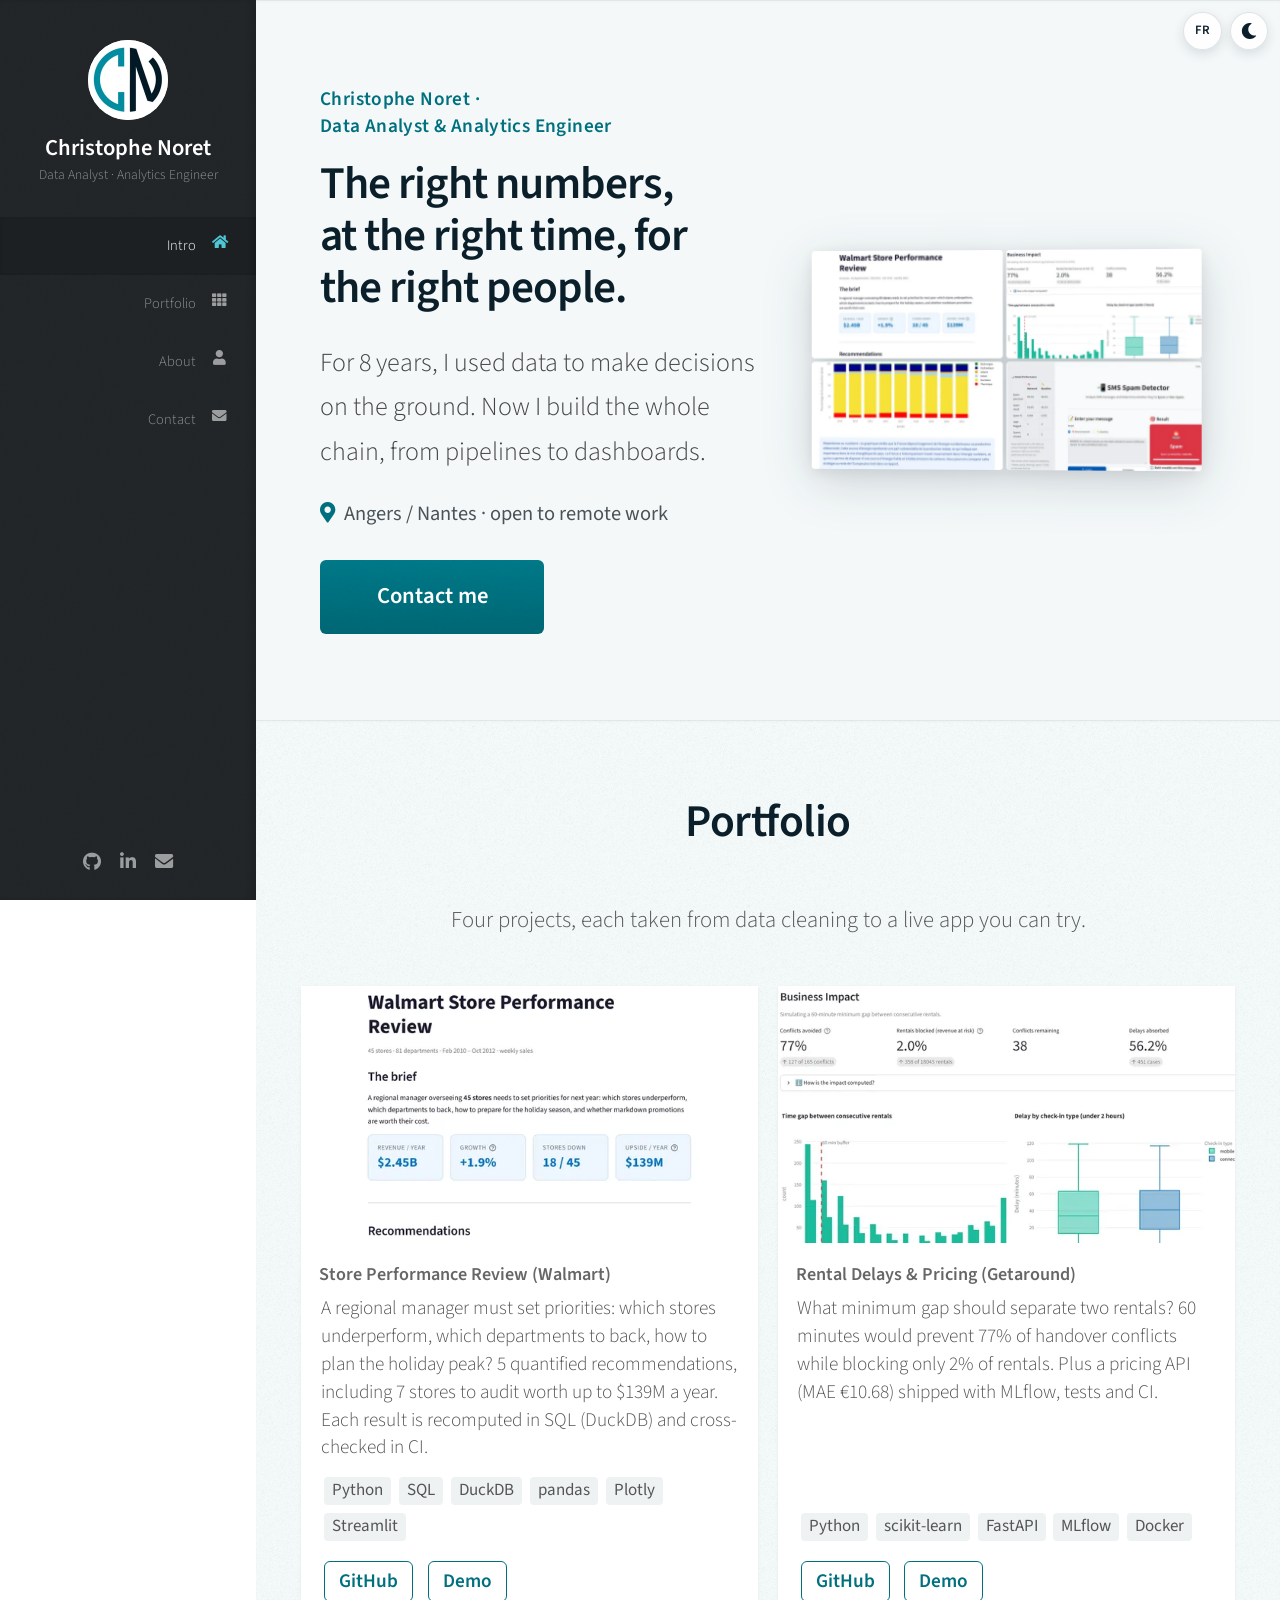
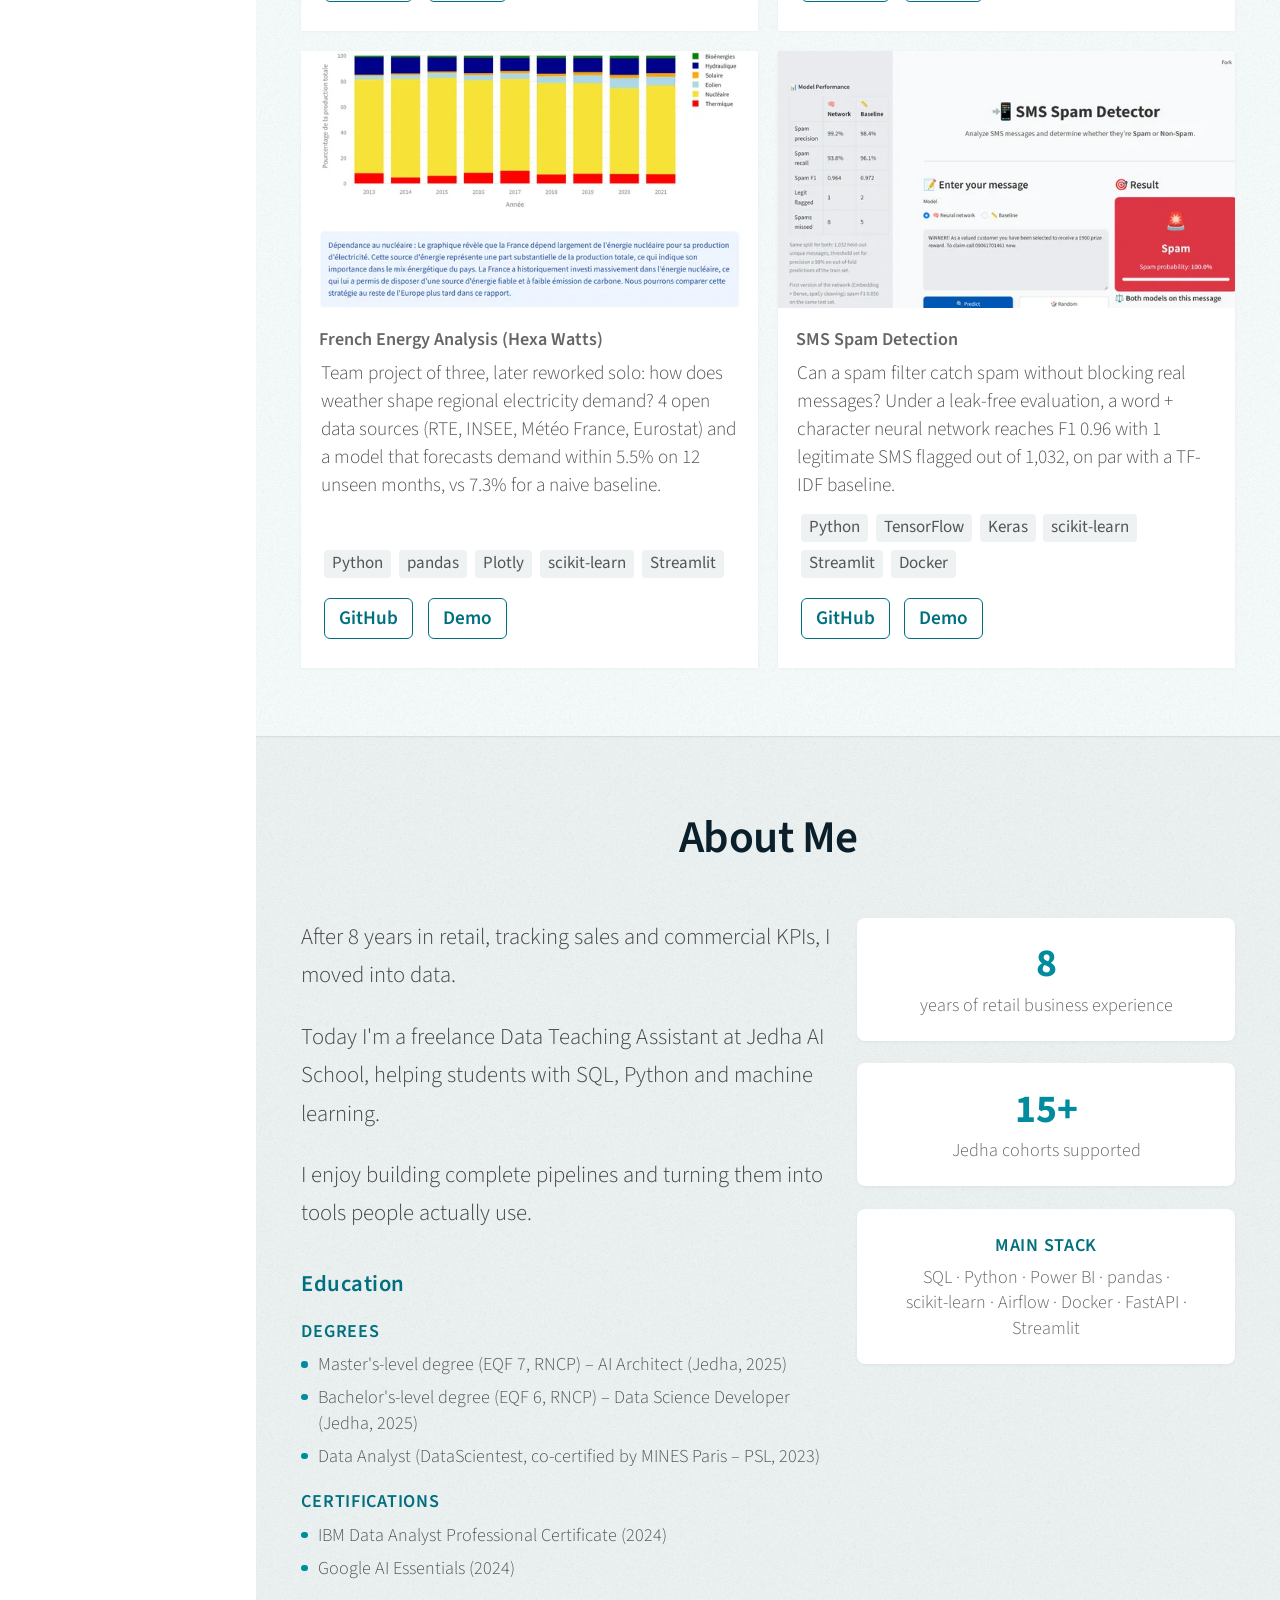
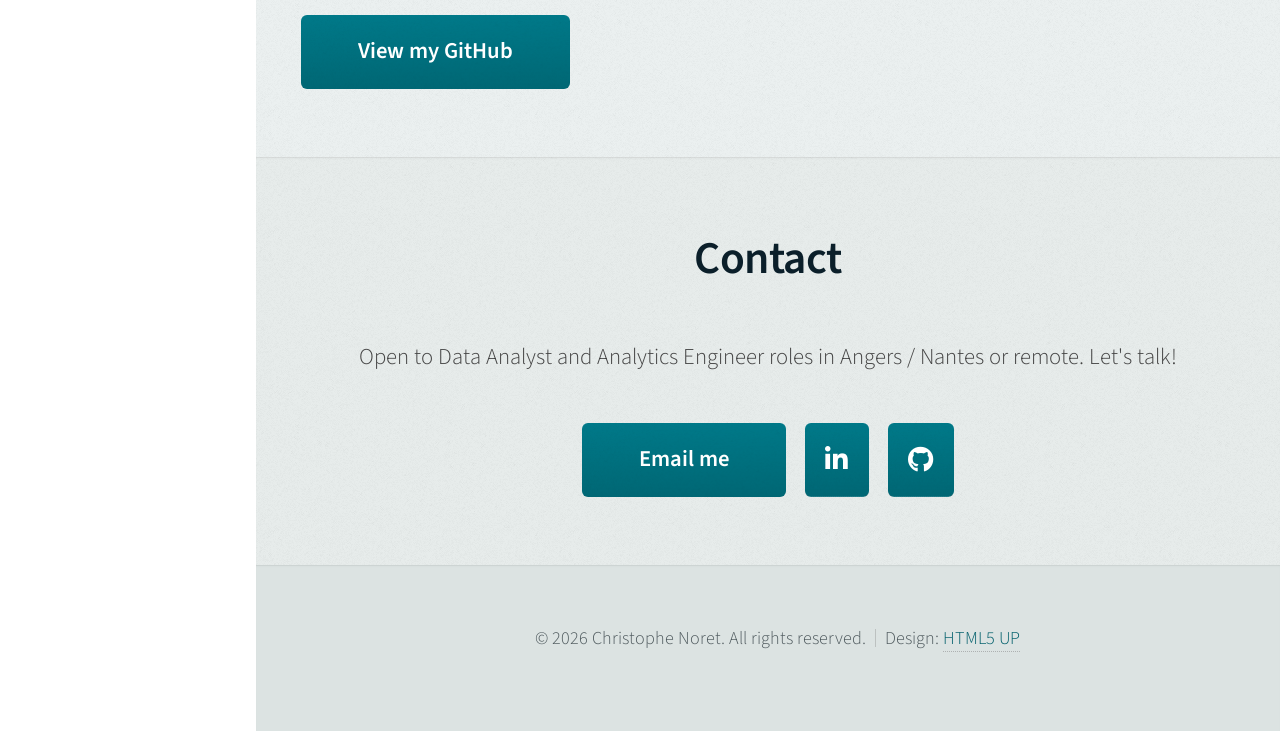
==== commit 3a75f8e1: "SMS Spam card: leak-free results - Card rewritten around the leak-free evaluation: F1 0.96, 1 legiti" ====
--- a/index.html
+++ b/index.html
@@ -12,15 +12,17 @@
 		<meta name="description" data-i18n-content="meta.description" content="Christophe Noret, Data Analyst and Analytics Engineer based in Angers / Nantes, France. End-to-end data projects: KPIs, forecasting, dashboards." />
 		<!-- Open Graph / social previews -->
 		<meta property="og:type" content="website" />
+		<meta property="og:locale" content="fr_FR" />
+		<meta property="og:locale:alternate" content="en_US" />
 		<meta property="og:url" content="https://cnoret.github.io/" />
 		<meta property="og:title" content="Christophe Noret | Data Analyst · Analytics Engineer" />
-		<meta property="og:description" content="The right numbers, at the right time, for the right people. Data Analyst &amp; Analytics Engineer in Angers / Nantes: 4 projects with live demos." />
-		<meta property="og:image" content="https://cnoret.github.io/images/og-card.jpg?v=5" />
+		<meta property="og:description" content="Les bons chiffres, au bon moment, pour les bonnes personnes. Data Analyst &amp; Analytics Engineer à Angers / Nantes : 4 projets avec démos en ligne." />
+		<meta property="og:image" content="https://cnoret.github.io/images/og-card.jpg?v=7" />
 		<meta property="og:image:width" content="1200" />
 		<meta property="og:image:height" content="630" />
-		<meta property="og:image:alt" content="Christophe Noret, Data Analyst and Analytics Engineer, with four project dashboards" />
+		<meta property="og:image:alt" content="Christophe Noret, Data Analyst et Analytics Engineer : « Les bons chiffres, au bon moment, pour les bonnes personnes. »" />
 		<meta name="twitter:card" content="summary_large_image" />
-		<meta name="twitter:image" content="https://cnoret.github.io/images/og-card.jpg?v=5" />
+		<meta name="twitter:image" content="https://cnoret.github.io/images/og-card.jpg?v=7" />
 		<link rel="canonical" href="https://cnoret.github.io/" />
 		<script type="application/ld+json">
 		{
@@ -125,7 +127,7 @@
 								</div>
 								<div class="col-12-mobile hero-visual-col">
 									<div class="hero-visual">
-										<img class="hero-quad" data-i18n-alt="hero.alt" src="images/hero-dashboards.webp?v=5" srcset="images/hero-dashboards-800.webp?v=2 800w, images/hero-dashboards-1200.webp?v=2 1200w, images/hero-dashboards.webp?v=5 1600w" sizes="(max-width: 960px) 92vw, (max-width: 1200px) calc(100vw - 310px), 33vw" fetchpriority="high" alt="Four project dashboards: retail sales, car rental pricing, French energy consumption and SMS spam detection" width="1600" height="900" />
+										<img class="hero-quad" data-i18n-alt="hero.alt" src="images/hero-dashboards.webp?v=6" srcset="images/hero-dashboards-800.webp?v=3 800w, images/hero-dashboards-1200.webp?v=3 1200w, images/hero-dashboards.webp?v=6 1600w" sizes="(max-width: 960px) 92vw, (max-width: 1200px) calc(100vw - 310px), 33vw" fetchpriority="high" alt="Four project dashboards: retail sales, car rental pricing, French energy consumption and SMS spam detection" width="1600" height="900" />
 									</div>
 								</div>
 							</div>
@@ -206,15 +208,16 @@
 								</div>
 								<div class="col-6 col-12-mobile">
 									<article class="item">
-										<a href="https://sms-spam-detector-cnoret.streamlit.app/" class="image fit" target="_blank" rel="noopener noreferrer"><img data-i18n-alt="p4.alt" src="images/projects/sms-spam.webp" srcset="images/projects/sms-spam-600.webp?v=1 600w, images/projects/sms-spam-800.webp?v=1 800w, images/projects/sms-spam.webp 1200w" sizes="(max-width: 960px) 92vw, (max-width: 1200px) calc(100vw - 330px), 36vw" width="1200" height="675" loading="lazy" decoding="async" alt="SMS Spam Detection" /></a>
+										<a href="https://sms-spam-detector-cnoret.streamlit.app/" class="image fit" target="_blank" rel="noopener noreferrer"><img data-i18n-alt="p4.alt" src="images/projects/sms-spam.webp?v=2" srcset="images/projects/sms-spam-600.webp?v=2 600w, images/projects/sms-spam-800.webp?v=2 800w, images/projects/sms-spam.webp?v=2 1200w" sizes="(max-width: 960px) 92vw, (max-width: 1200px) calc(100vw - 330px), 36vw" width="1200" height="675" loading="lazy" decoding="async" alt="SMS Spam Detection" /></a>
 										<header>
 											<h3 data-i18n="p4.title">SMS Spam Detection</h3>
 										</header>
-										<p class="item-desc" data-i18n="p4.desc">Can a lightweight model filter spam SMS in real time? Yes: a 598 KB neural network catches 92% of spam (F1 0.89), trained on imbalanced data (13% spam).</p>
+										<p class="item-desc" data-i18n="p4.desc">Can a spam filter catch spam without blocking real messages? Under a leak-free evaluation, a word + character neural network reaches F1 0.96 with 1 legitimate SMS flagged out of 1,032, on par with a TF-IDF baseline.</p>
 										<p class="item-tags">
 											<span>Python</span>
 											<span>TensorFlow</span>
 											<span>Keras</span>
+											<span>scikit-learn</span>
 											<span>Streamlit</span>
 											<span>Docker</span>
 										</p>
@@ -315,7 +318,7 @@
 			</div>
 
 		<!-- Scripts -->
-			<script src="assets/js/site.js?v=19"></script>
+			<script src="assets/js/site.js?v=20"></script>
 			<script src="assets/js/jquery.min.js"></script>
 			<script src="assets/js/jquery.scrolly.min.js"></script>
 			<script src="assets/js/jquery.scrollex.min.js"></script>
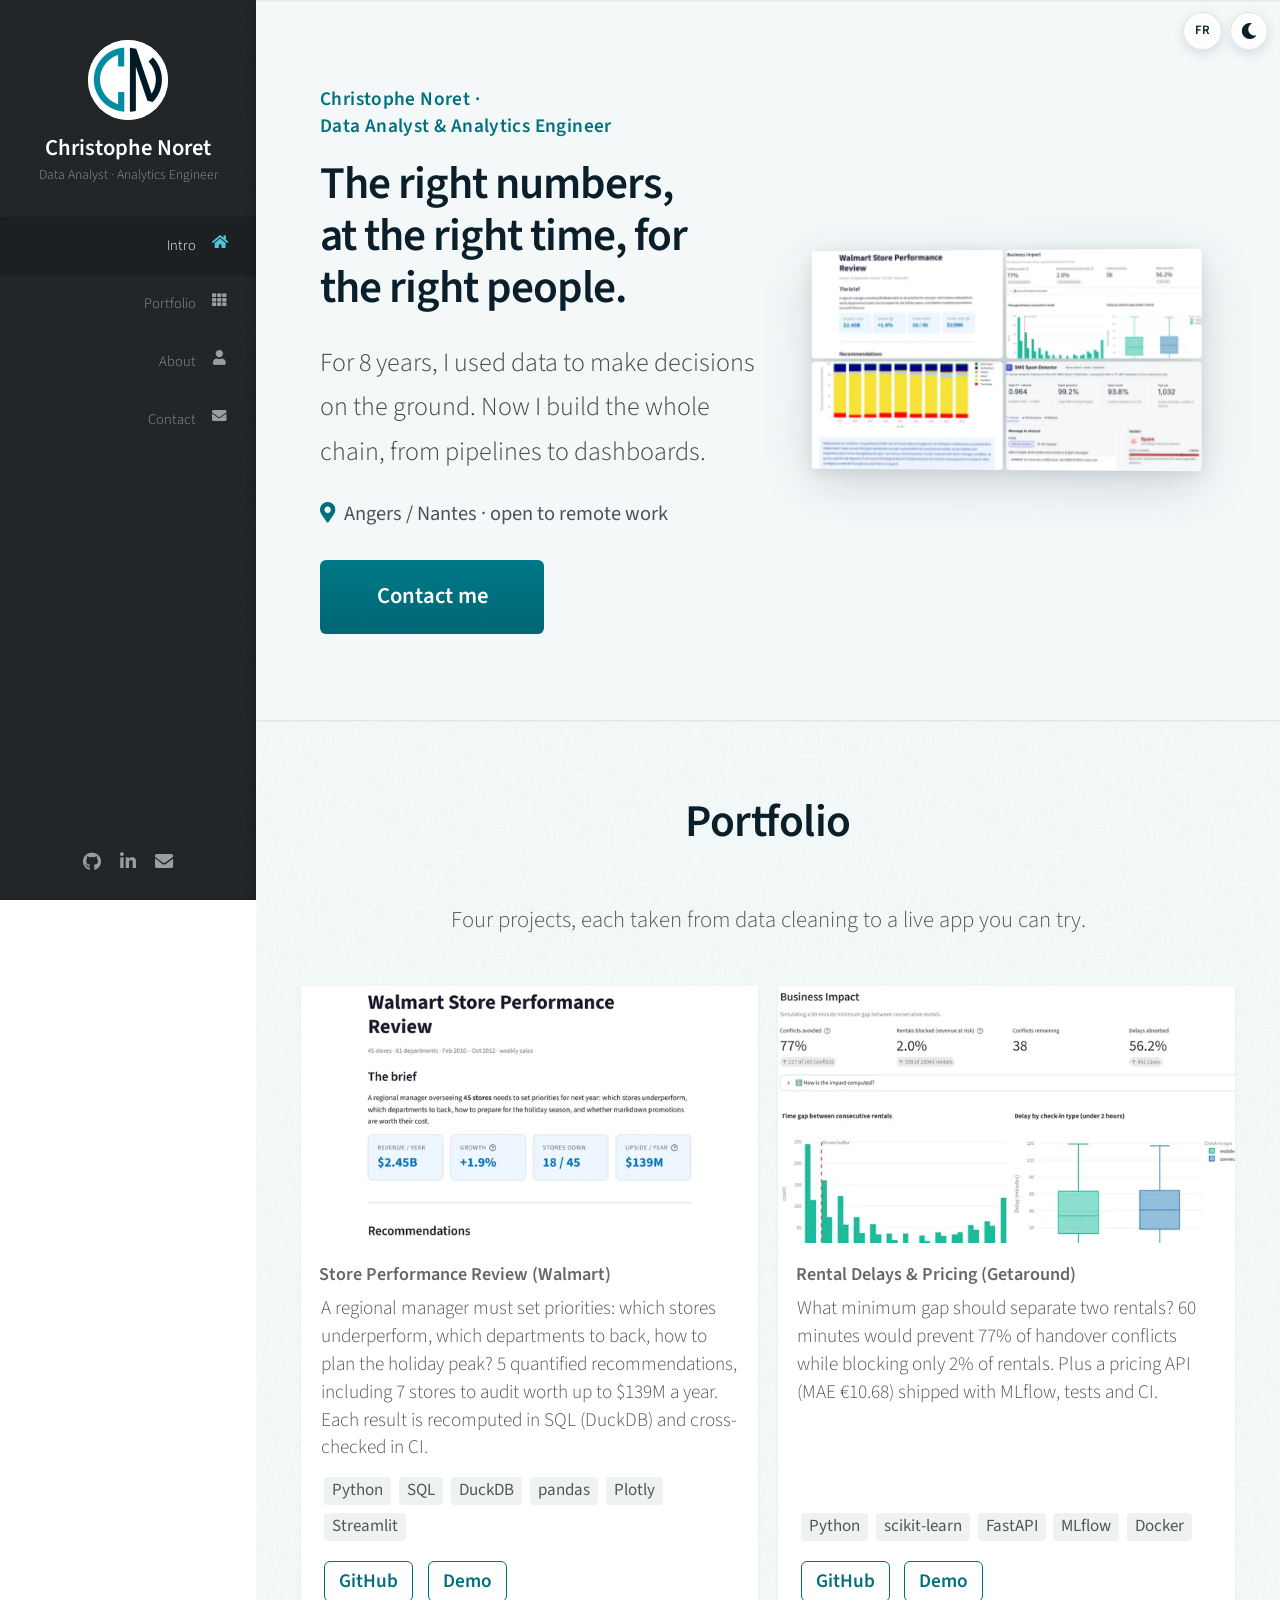
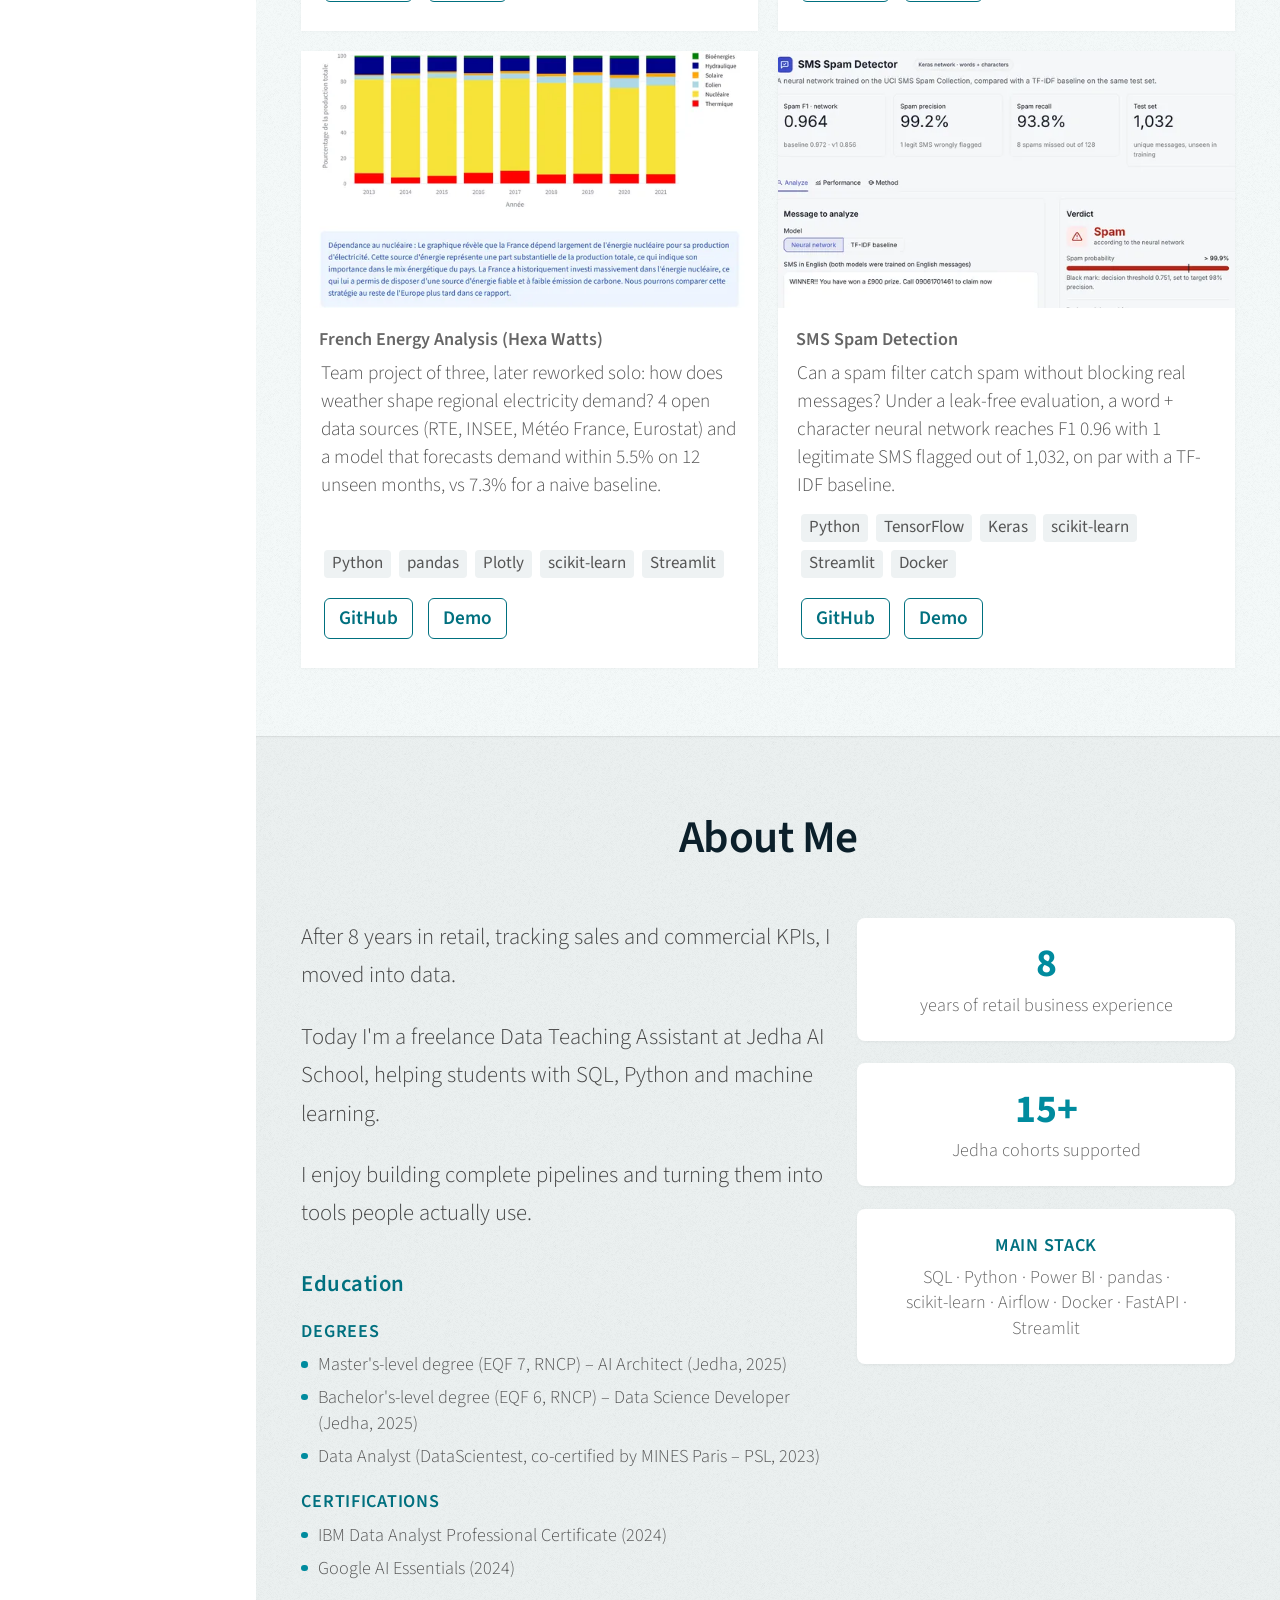
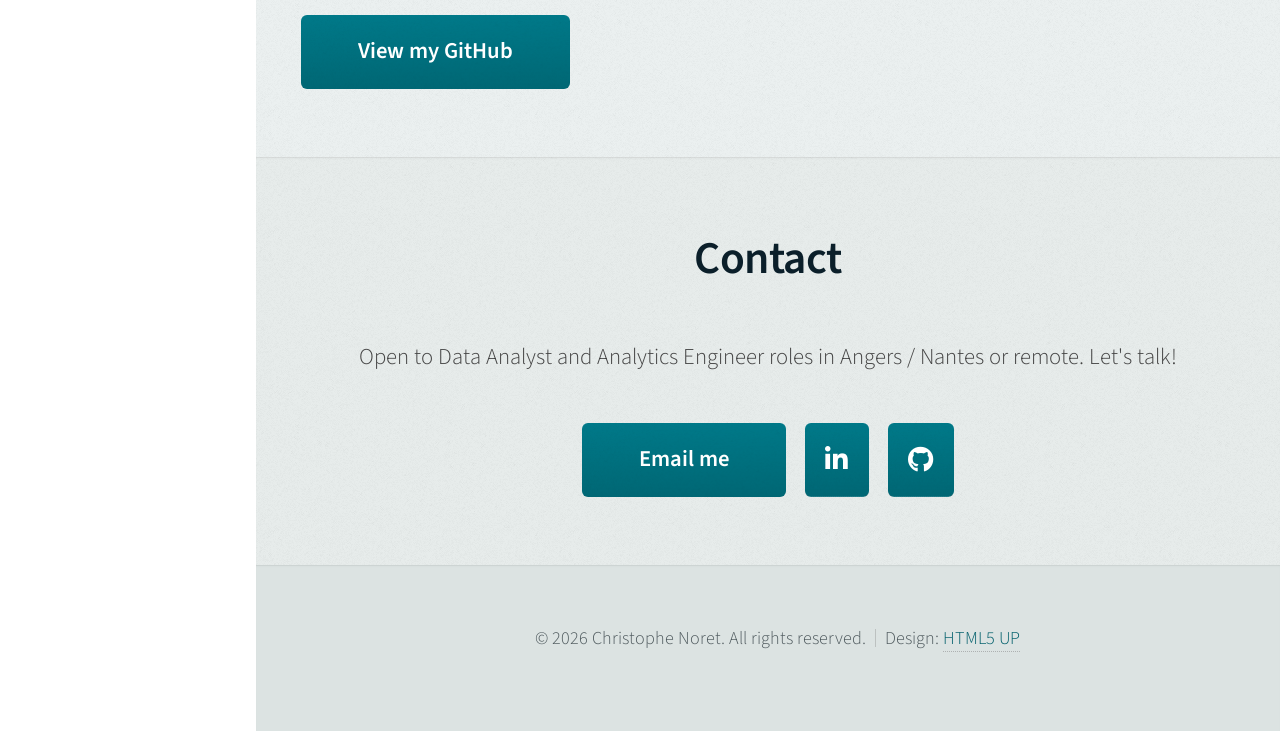
==== commit 4e4af1ea: "SMS Spam: screenshot of the redesigned app - New card screenshot: headline metrics and a spam verdic" ====
--- a/index.html
+++ b/index.html
@@ -17,12 +17,12 @@
 		<meta property="og:url" content="https://cnoret.github.io/" />
 		<meta property="og:title" content="Christophe Noret | Data Analyst · Analytics Engineer" />
 		<meta property="og:description" content="Les bons chiffres, au bon moment, pour les bonnes personnes. Data Analyst &amp; Analytics Engineer à Angers / Nantes : 4 projets avec démos en ligne." />
-		<meta property="og:image" content="https://cnoret.github.io/images/og-card.jpg?v=7" />
+		<meta property="og:image" content="https://cnoret.github.io/images/og-card.jpg?v=8" />
 		<meta property="og:image:width" content="1200" />
 		<meta property="og:image:height" content="630" />
 		<meta property="og:image:alt" content="Christophe Noret, Data Analyst et Analytics Engineer : « Les bons chiffres, au bon moment, pour les bonnes personnes. »" />
 		<meta name="twitter:card" content="summary_large_image" />
-		<meta name="twitter:image" content="https://cnoret.github.io/images/og-card.jpg?v=7" />
+		<meta name="twitter:image" content="https://cnoret.github.io/images/og-card.jpg?v=8" />
 		<link rel="canonical" href="https://cnoret.github.io/" />
 		<script type="application/ld+json">
 		{
@@ -127,7 +127,7 @@
 								</div>
 								<div class="col-12-mobile hero-visual-col">
 									<div class="hero-visual">
-										<img class="hero-quad" data-i18n-alt="hero.alt" src="images/hero-dashboards.webp?v=6" srcset="images/hero-dashboards-800.webp?v=3 800w, images/hero-dashboards-1200.webp?v=3 1200w, images/hero-dashboards.webp?v=6 1600w" sizes="(max-width: 960px) 92vw, (max-width: 1200px) calc(100vw - 310px), 33vw" fetchpriority="high" alt="Four project dashboards: retail sales, car rental pricing, French energy consumption and SMS spam detection" width="1600" height="900" />
+										<img class="hero-quad" data-i18n-alt="hero.alt" src="images/hero-dashboards.webp?v=7" srcset="images/hero-dashboards-800.webp?v=4 800w, images/hero-dashboards-1200.webp?v=4 1200w, images/hero-dashboards.webp?v=7 1600w" sizes="(max-width: 960px) 92vw, (max-width: 1200px) calc(100vw - 310px), 33vw" fetchpriority="high" alt="Four project dashboards: retail sales, car rental pricing, French energy consumption and SMS spam detection" width="1600" height="900" />
 									</div>
 								</div>
 							</div>
@@ -208,7 +208,7 @@
 								</div>
 								<div class="col-6 col-12-mobile">
 									<article class="item">
-										<a href="https://sms-spam-detector-cnoret.streamlit.app/" class="image fit" target="_blank" rel="noopener noreferrer"><img data-i18n-alt="p4.alt" src="images/projects/sms-spam.webp?v=2" srcset="images/projects/sms-spam-600.webp?v=2 600w, images/projects/sms-spam-800.webp?v=2 800w, images/projects/sms-spam.webp?v=2 1200w" sizes="(max-width: 960px) 92vw, (max-width: 1200px) calc(100vw - 330px), 36vw" width="1200" height="675" loading="lazy" decoding="async" alt="SMS Spam Detection" /></a>
+										<a href="https://sms-spam-detector-cnoret.streamlit.app/" class="image fit" target="_blank" rel="noopener noreferrer"><img data-i18n-alt="p4.alt" src="images/projects/sms-spam.webp?v=3" srcset="images/projects/sms-spam-600.webp?v=3 600w, images/projects/sms-spam-800.webp?v=3 800w, images/projects/sms-spam.webp?v=3 1200w" sizes="(max-width: 960px) 92vw, (max-width: 1200px) calc(100vw - 330px), 36vw" width="1200" height="675" loading="lazy" decoding="async" alt="SMS Spam Detection" /></a>
 										<header>
 											<h3 data-i18n="p4.title">SMS Spam Detection</h3>
 										</header>
